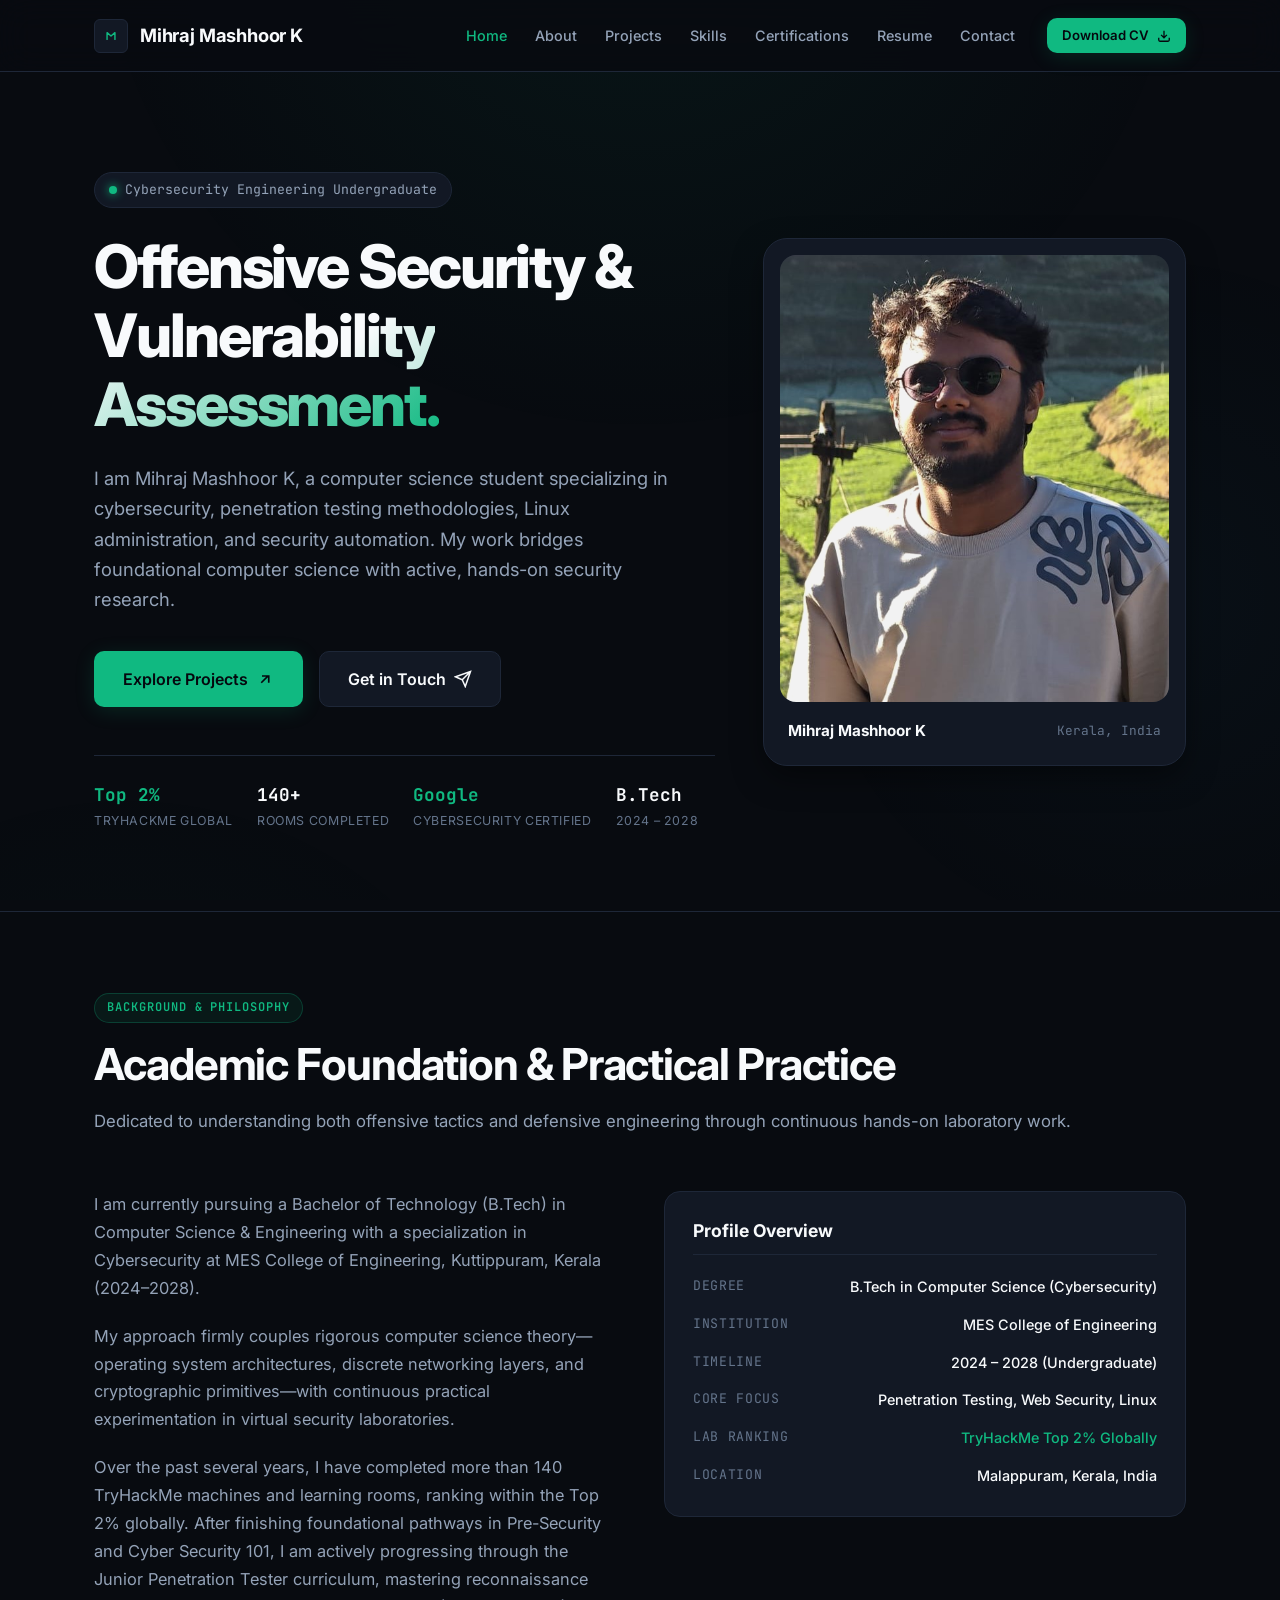
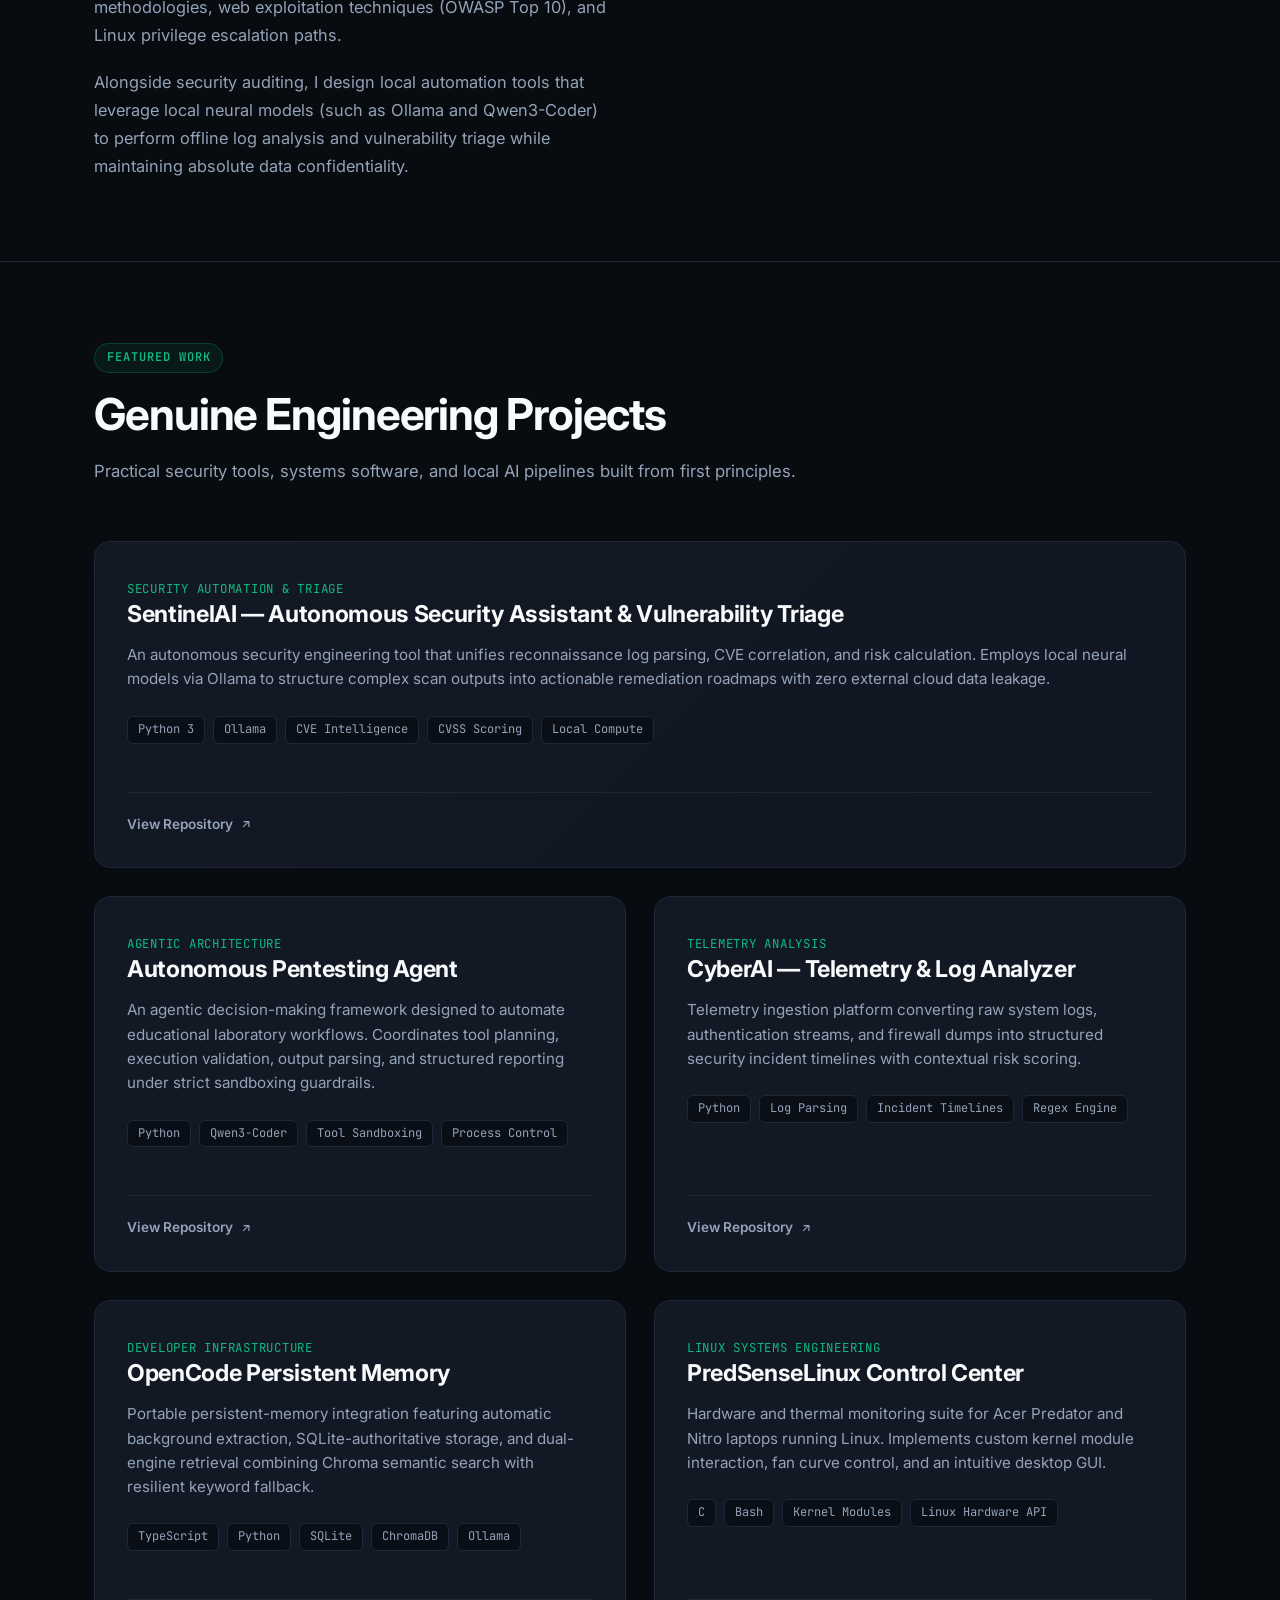
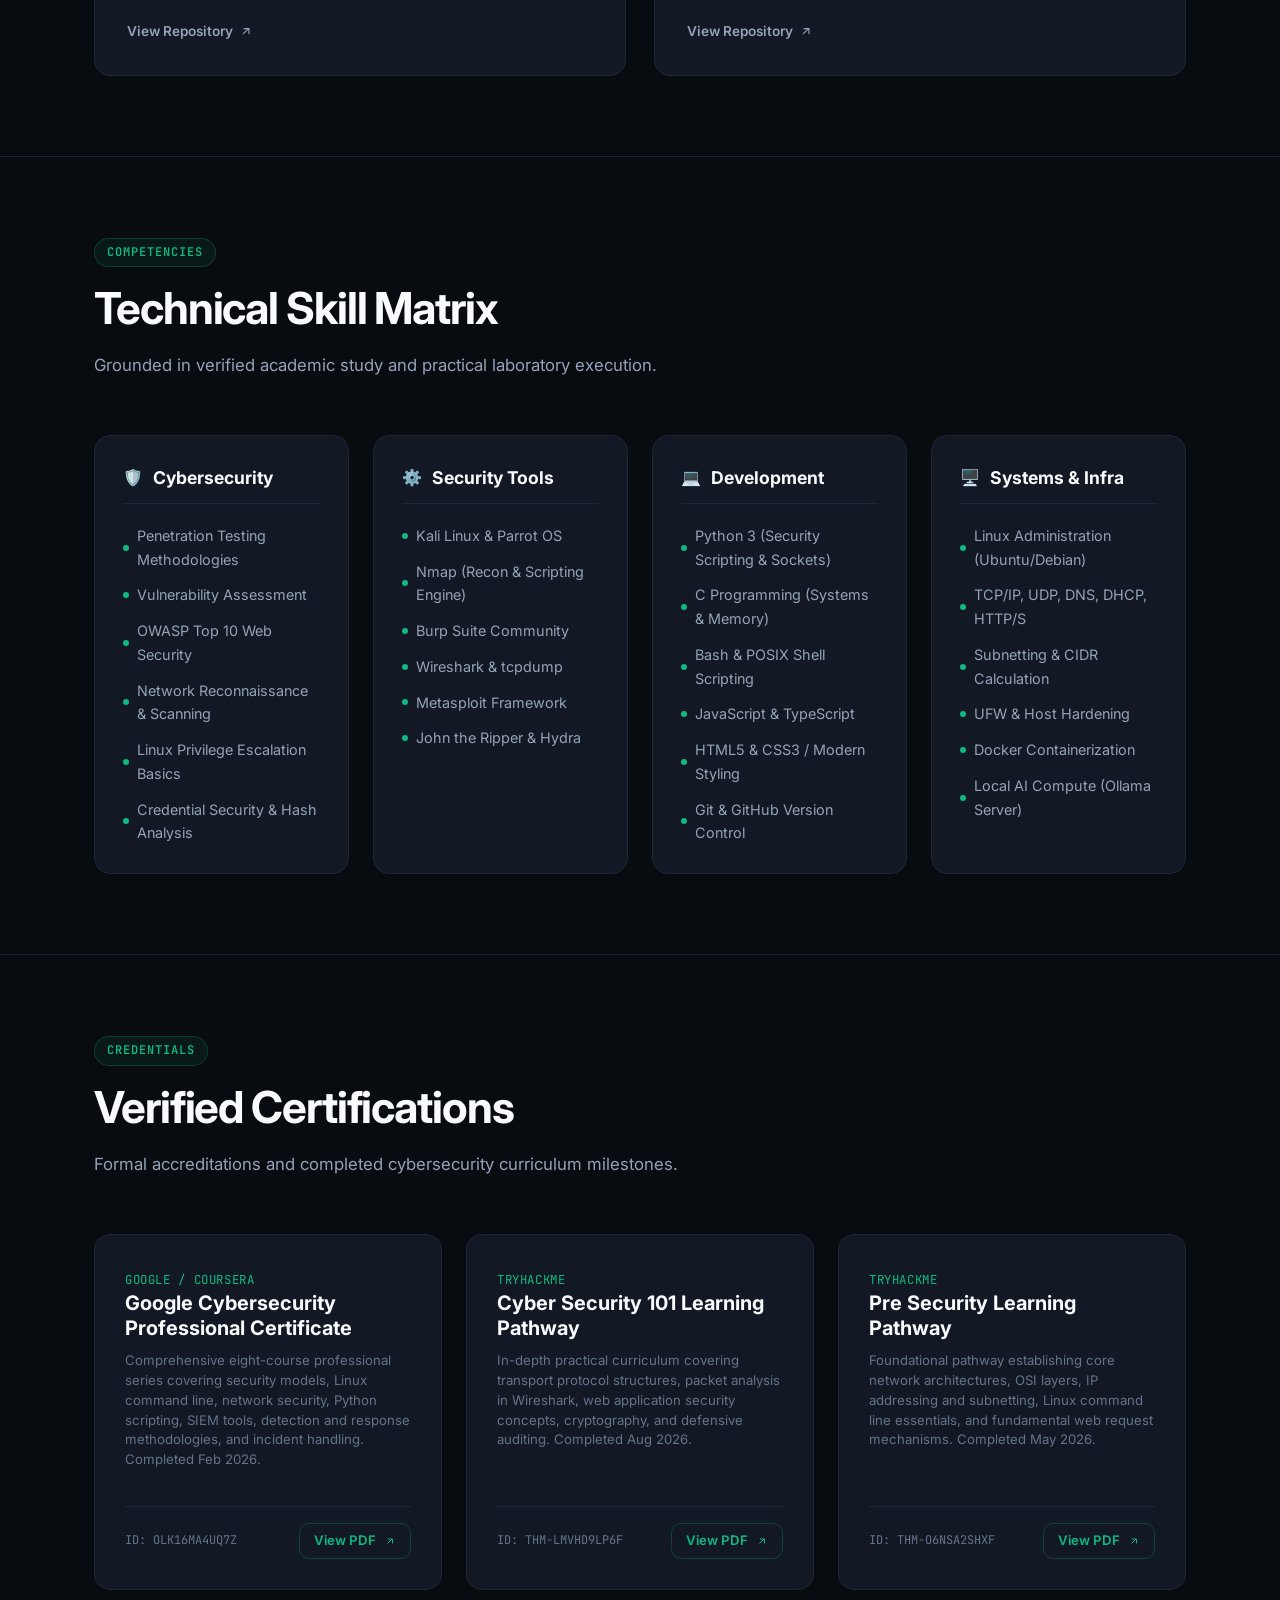
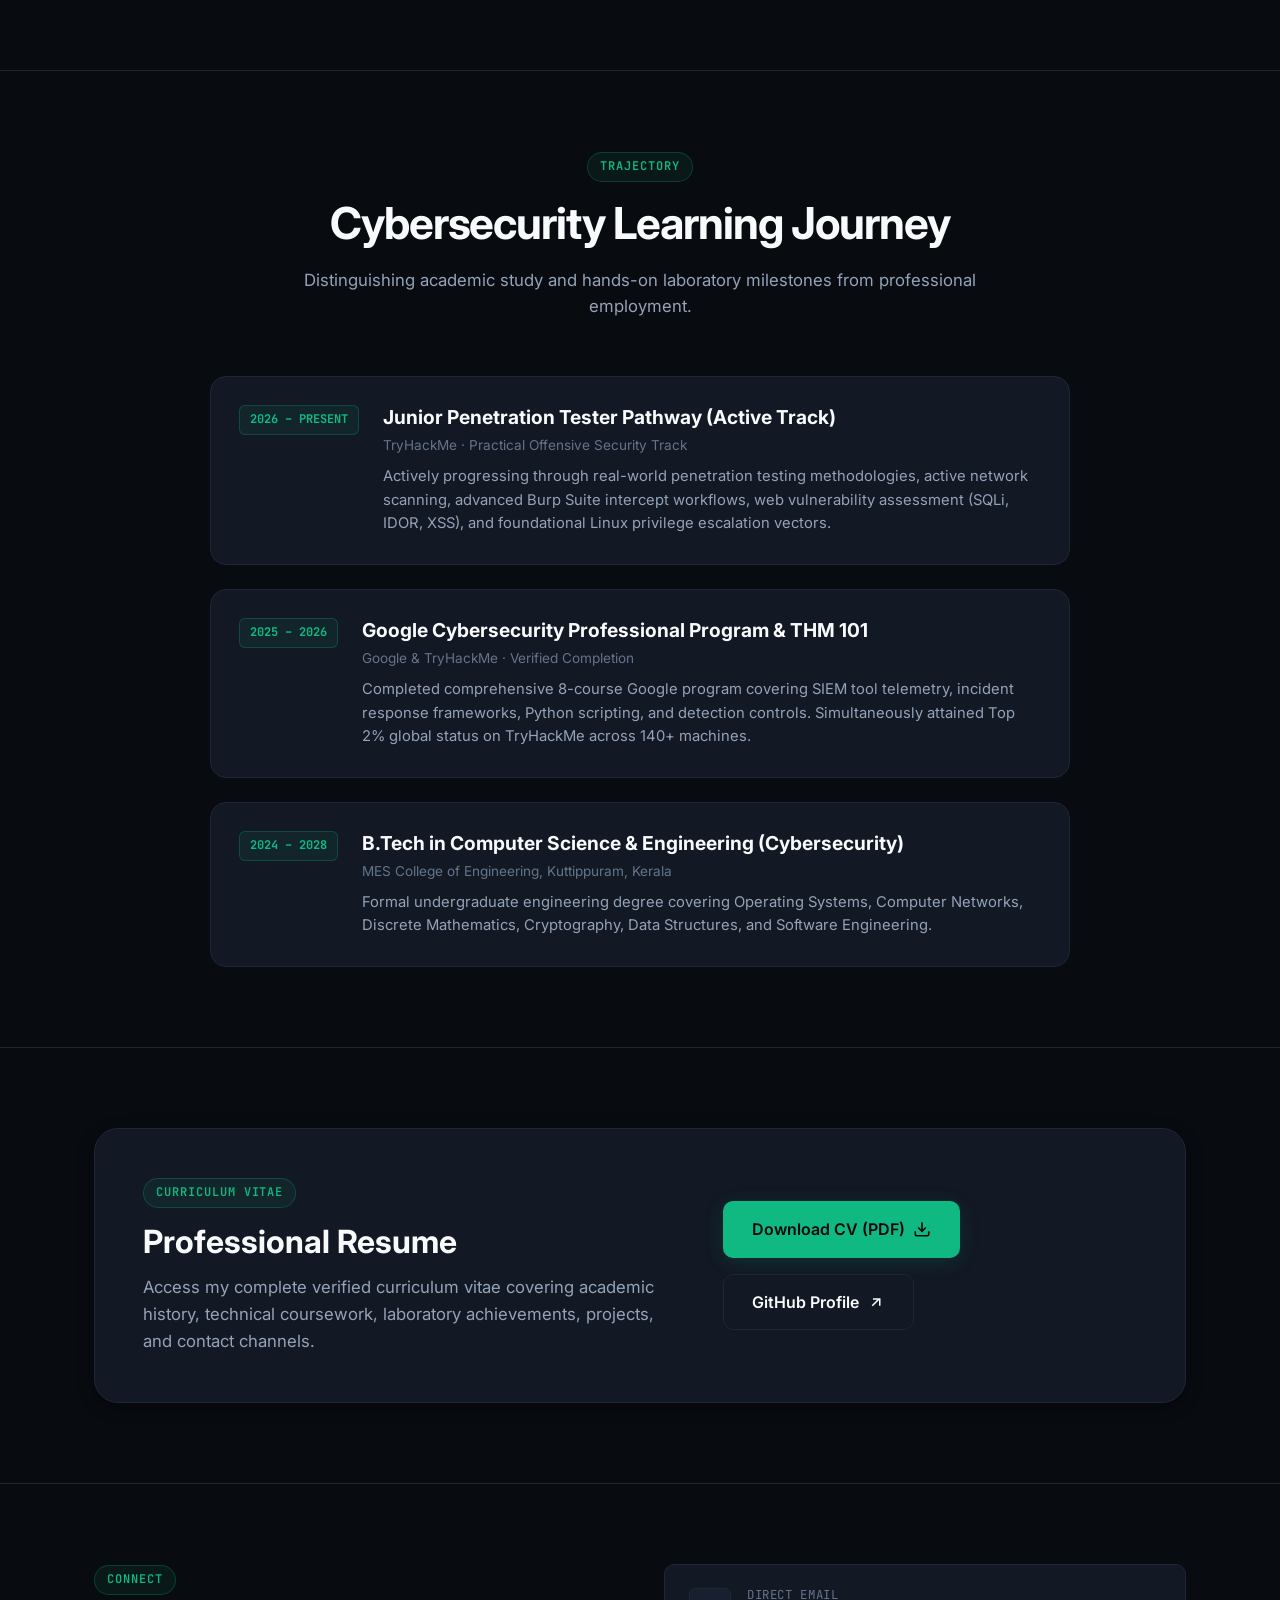
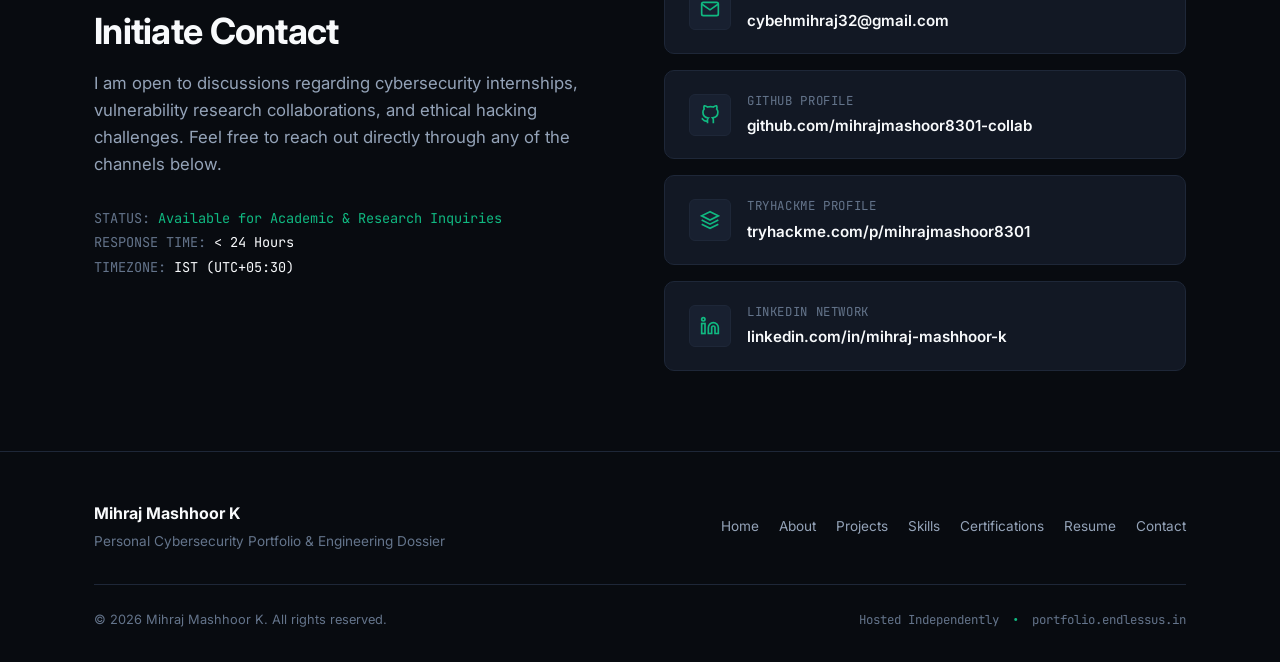
==== index.html @ 6a74a9df "feat: initial release of premium personal cybersecurity portfolio" ====
<!DOCTYPE html>
<html lang="en">
<head>
  <meta charset="UTF-8">
  <meta name="viewport" content="width=device-width, initial-scale=1.0">
  <title>Mihraj Mashhoor K — Cybersecurity Portfolio</title>
  <meta name="description" content="Personal portfolio of Mihraj Mashhoor K — B.Tech Cybersecurity Student, Penetration Testing & Vulnerability Assessment Researcher, TryHackMe Top 2% Globally, Google Certified.">
  <meta name="author" content="Mihraj Mashhoor K">
  <meta name="theme-color" content="#080b10">
  <link rel="canonical" href="https://portfolio.endlessus.in/">

  <!-- Open Graph / Social Metadata -->
  <meta property="og:type" content="website">
  <meta property="og:url" content="https://portfolio.endlessus.in/">
  <meta property="og:title" content="Mihraj Mashhoor K — Cybersecurity Portfolio">
  <meta property="og:description" content="B.Tech Cybersecurity Student specialising in penetration testing, vulnerability assessment, Linux systems, and security automation.">
  <meta property="og:image" content="https://portfolio.endlessus.in/assets/images/cover.png">

  <!-- Twitter Card Metadata -->
  <meta name="twitter:card" content="summary_large_image">
  <meta name="twitter:title" content="Mihraj Mashhoor K — Cybersecurity Portfolio">
  <meta name="twitter:description" content="B.Tech Cybersecurity Student specialising in penetration testing, vulnerability assessment, Linux systems, and security automation.">
  <meta name="twitter:image" content="https://portfolio.endlessus.in/assets/images/cover.png">

  <!-- Favicon & Stylesheet -->
  <link rel="icon" type="image/svg+xml" href="/assets/favicon.svg">
  <link rel="preconnect" href="https://fonts.googleapis.com">
  <link rel="preconnect" href="https://fonts.gstatic.com" crossorigin>
  <link href="https://fonts.googleapis.com/css2?family=Inter:wght@400;500;600;700;800&family=JetBrains+Mono:wght@500;600;700&display=swap" rel="stylesheet">
  <link rel="stylesheet" href="/styles/main.css">
</head>
<body>
  <!-- Ambient background glow -->
  <div class="ambient-glow" aria-hidden="true"></div>

  <div class="page-wrapper">
    <!-- Header & Navigation -->
    <header class="header">
      <div class="container header-inner">
        <a href="#home" class="logo-brand" aria-label="Mihraj Mashhoor K Home">
          <div class="logo-icon">
            <svg width="18" height="18" viewBox="0 0 32 32" fill="none">
              <path d="M9 22V10L16 16L23 10V22" stroke="currentColor" stroke-width="2.5" stroke-linecap="round" stroke-linejoin="round"/>
            </svg>
          </div>
          <span>Mihraj Mashhoor K</span>
        </a>

        <!-- Desktop Navigation -->
        <nav class="nav-desktop" aria-label="Primary Navigation">
          <ul class="nav-links">
            <li><a href="#home" class="nav-link active">Home</a></li>
            <li><a href="#about" class="nav-link">About</a></li>
            <li><a href="#projects" class="nav-link">Projects</a></li>
            <li><a href="#skills" class="nav-link">Skills</a></li>
            <li><a href="#certifications" class="nav-link">Certifications</a></li>
            <li><a href="#resume" class="nav-link">Resume</a></li>
            <li><a href="#contact" class="nav-link">Contact</a></li>
          </ul>

          <div class="nav-actions">
            <a href="/assets/docs/Mihraj_Mashhoor_K_CV.pdf" class="btn btn-primary btn-sm" target="_blank" rel="noopener noreferrer">
              <span>Download CV</span>
              <svg width="14" height="14" viewBox="0 0 24 24" fill="none" stroke="currentColor" stroke-width="2.2"><path d="M21 15v4a2 2 0 0 1-2 2H5a2 2 0 0 1-2-2v-4M7 10l5 5 5-5M12 15V3"/></svg>
            </a>
          </div>
        </nav>

        <!-- Mobile Menu Button -->
        <button id="mobile-toggle" class="mobile-toggle" aria-label="Toggle navigation menu" aria-expanded="false" aria-controls="mobile-nav">
          <svg width="24" height="24" viewBox="0 0 24 24" fill="none" stroke="currentColor" stroke-width="2">
            <path d="M4 6h16M4 12h16M4 18h16"/>
          </svg>
        </button>
      </div>

      <!-- Mobile Navigation Drawer -->
      <div id="mobile-nav" class="mobile-nav" aria-label="Mobile Navigation">
        <ul class="mobile-nav-links">
          <li><a href="#home" class="mobile-nav-link">Home</a></li>
          <li><a href="#about" class="mobile-nav-link">About</a></li>
          <li><a href="#projects" class="mobile-nav-link">Projects</a></li>
          <li><a href="#skills" class="mobile-nav-link">Skills</a></li>
          <li><a href="#certifications" class="mobile-nav-link">Certifications</a></li>
          <li><a href="#resume" class="mobile-nav-link">Resume</a></li>
          <li><a href="#contact" class="mobile-nav-link">Contact</a></li>
        </ul>
        <div style="margin-top: 16px;">
          <a href="/assets/docs/Mihraj_Mashhoor_K_CV.pdf" class="btn btn-primary" style="width: 100%;" target="_blank" rel="noopener noreferrer">
            <span>Download CV (PDF)</span>
            <svg width="16" height="16" viewBox="0 0 24 24" fill="none" stroke="currentColor" stroke-width="2.2"><path d="M21 15v4a2 2 0 0 1-2 2H5a2 2 0 0 1-2-2v-4M7 10l5 5 5-5M12 15V3"/></svg>
          </a>
        </div>
      </div>
    </header>

    <main>
      <!-- =========================================================================
           A. HOME / HERO SECTION
           ========================================================================= -->
      <section id="home" class="hero-section">
        <div class="container">
          <div class="hero-grid">
            <div class="hero-content">
              <div class="hero-badge">
                <span class="badge-pulse" aria-hidden="true"></span>
                <span>Cybersecurity Engineering Undergraduate</span>
              </div>

              <h1 class="hero-title">
                Offensive Security &amp; <span class="text-gradient">Vulnerability Assessment.</span>
              </h1>

              <p class="hero-intro">
                I am Mihraj Mashhoor K, a computer science student specializing in cybersecurity, penetration testing methodologies, Linux administration, and security automation. My work bridges foundational computer science with active, hands-on security research.
              </p>

              <div class="hero-ctas">
                <a href="#projects" class="btn btn-primary btn-lg">
                  <span>Explore Projects</span>
                  <svg width="18" height="18" viewBox="0 0 24 24" fill="none" stroke="currentColor" stroke-width="2.2"><path d="M7 17l9.2-9.2M17 17V8H8"/></svg>
                </a>
                <a href="#contact" class="btn btn-secondary btn-lg">
                  <span>Get in Touch</span>
                  <svg width="18" height="18" viewBox="0 0 24 24" fill="none" stroke="currentColor" stroke-width="2"><path d="M22 2L11 13M22 2l-7 20-4-9-9-4 20-7z"/></svg>
                </a>
              </div>

              <!-- Key Verified Metrics -->
              <div class="hero-meta-bar">
                <div class="hero-meta-item">
                  <span class="meta-val emerald">Top 2%</span>
                  <span class="meta-lbl">TryHackMe Global</span>
                </div>
                <div class="hero-meta-item">
                  <span class="meta-val">140+</span>
                  <span class="meta-lbl">Rooms Completed</span>
                </div>
                <div class="hero-meta-item">
                  <span class="meta-val emerald">Google</span>
                  <span class="meta-lbl">Cybersecurity Certified</span>
                </div>
                <div class="hero-meta-item">
                  <span class="meta-val">B.Tech</span>
                  <span class="meta-lbl">2024 &ndash; 2028</span>
                </div>
              </div>
            </div>

            <!-- Portrait Frame -->
            <div class="hero-portrait-card">
              <div class="portrait-frame">
                <img src="/assets/images/profile.jpeg" alt="Mihraj Mashhoor K" class="portrait-img" loading="eager" width="480" height="552">
              </div>
              <div class="portrait-caption">
                <span class="caption-name">Mihraj Mashhoor K</span>
                <span class="caption-role">Kerala, India</span>
              </div>
            </div>
          </div>
        </div>
      </section>

      <!-- =========================================================================
           B. ABOUT SECTION
           ========================================================================= -->
      <section id="about" class="about-section">
        <div class="container">
          <div class="section-header">
            <span class="section-tag">Background &amp; Philosophy</span>
            <h2 class="section-title">Academic Foundation &amp; Practical Practice</h2>
            <p class="section-desc">Dedicated to understanding both offensive tactics and defensive engineering through continuous hands-on laboratory work.</p>
          </div>

          <div class="about-grid">
            <div class="about-text">
              <p>
                I am currently pursuing a Bachelor of Technology (B.Tech) in Computer Science &amp; Engineering with a specialization in Cybersecurity at MES College of Engineering, Kuttippuram, Kerala (2024–2028).
              </p>
              <p>
                My approach firmly couples rigorous computer science theory—operating system architectures, discrete networking layers, and cryptographic primitives—with continuous practical experimentation in virtual security laboratories.
              </p>
              <p>
                Over the past several years, I have completed more than 140 TryHackMe machines and learning rooms, ranking within the Top 2% globally. After finishing foundational pathways in Pre-Security and Cyber Security 101, I am actively progressing through the Junior Penetration Tester curriculum, mastering reconnaissance methodologies, web exploitation techniques (OWASP Top 10), and Linux privilege escalation paths.
              </p>
              <p>
                Alongside security auditing, I design local automation tools that leverage local neural models (such as Ollama and Qwen3-Coder) to perform offline log analysis and vulnerability triage while maintaining absolute data confidentiality.
              </p>
            </div>

            <div class="about-sidebar">
              <div class="profile-summary-box">
                <h3 class="summary-title">Profile Overview</h3>
                <ul class="summary-list">
                  <li class="summary-item">
                    <span class="summary-label">Degree</span>
                    <span class="summary-value">B.Tech in Computer Science (Cybersecurity)</span>
                  </li>
                  <li class="summary-item">
                    <span class="summary-label">Institution</span>
                    <span class="summary-value">MES College of Engineering</span>
                  </li>
                  <li class="summary-item">
                    <span class="summary-label">Timeline</span>
                    <span class="summary-value">2024 &ndash; 2028 (Undergraduate)</span>
                  </li>
                  <li class="summary-item">
                    <span class="summary-label">Core Focus</span>
                    <span class="summary-value">Penetration Testing, Web Security, Linux</span>
                  </li>
                  <li class="summary-item">
                    <span class="summary-label">Lab Ranking</span>
                    <span class="summary-value" style="color: var(--accent-emerald);">TryHackMe Top 2% Globally</span>
                  </li>
                  <li class="summary-item">
                    <span class="summary-label">Location</span>
                    <span class="summary-value">Malappuram, Kerala, India</span>
                  </li>
                </ul>
              </div>
            </div>
          </div>
        </div>
      </section>

      <!-- =========================================================================
           C. PROJECTS SECTION
           ========================================================================= -->
      <section id="projects" class="projects-section">
        <div class="container">
          <div class="section-header">
            <span class="section-tag">Featured Work</span>
            <h2 class="section-title">Genuine Engineering Projects</h2>
            <p class="section-desc">Practical security tools, systems software, and local AI pipelines built from first principles.</p>
          </div>

          <div class="projects-grid">
            <!-- Project 1: SentinelAI -->
            <div class="project-card featured">
              <div class="project-top">
                <span class="project-category">Security Automation &amp; Triage</span>
                <h3 class="project-title">SentinelAI — Autonomous Security Assistant &amp; Vulnerability Triage</h3>
                <p class="project-desc">
                  An autonomous security engineering tool that unifies reconnaissance log parsing, CVE correlation, and risk calculation. Employs local neural models via Ollama to structure complex scan outputs into actionable remediation roadmaps with zero external cloud data leakage.
                </p>
                <div class="project-tech">
                  <span class="tech-pill">Python 3</span>
                  <span class="tech-pill">Ollama</span>
                  <span class="tech-pill">CVE Intelligence</span>
                  <span class="tech-pill">CVSS Scoring</span>
                  <span class="tech-pill">Local Compute</span>
                </div>
              </div>
              <div class="project-links">
                <a href="https://github.com/mihrajmashoor8301-collab/cyberai" class="project-link" target="_blank" rel="noopener noreferrer">
                  <span>View Repository</span>
                  <svg width="14" height="14" viewBox="0 0 24 24" fill="none" stroke="currentColor" stroke-width="2"><path d="M7 17l9.2-9.2M17 17V8H8"/></svg>
                </a>
              </div>
            </div>

            <!-- Project 2: Autonomous Pentesting Agent -->
            <div class="project-card">
              <div class="project-top">
                <span class="project-category">Agentic Architecture</span>
                <h3 class="project-title">Autonomous Pentesting Agent</h3>
                <p class="project-desc">
                  An agentic decision-making framework designed to automate educational laboratory workflows. Coordinates tool planning, execution validation, output parsing, and structured reporting under strict sandboxing guardrails.
                </p>
                <div class="project-tech">
                  <span class="tech-pill">Python</span>
                  <span class="tech-pill">Qwen3-Coder</span>
                  <span class="tech-pill">Tool Sandboxing</span>
                  <span class="tech-pill">Process Control</span>
                </div>
              </div>
              <div class="project-links">
                <a href="https://github.com/mihrajmashoor8301-collab/Projects" class="project-link" target="_blank" rel="noopener noreferrer">
                  <span>View Repository</span>
                  <svg width="14" height="14" viewBox="0 0 24 24" fill="none" stroke="currentColor" stroke-width="2"><path d="M7 17l9.2-9.2M17 17V8H8"/></svg>
                </a>
              </div>
            </div>

            <!-- Project 3: CyberAI -->
            <div class="project-card">
              <div class="project-top">
                <span class="project-category">Telemetry Analysis</span>
                <h3 class="project-title">CyberAI — Telemetry &amp; Log Analyzer</h3>
                <p class="project-desc">
                  Telemetry ingestion platform converting raw system logs, authentication streams, and firewall dumps into structured security incident timelines with contextual risk scoring.
                </p>
                <div class="project-tech">
                  <span class="tech-pill">Python</span>
                  <span class="tech-pill">Log Parsing</span>
                  <span class="tech-pill">Incident Timelines</span>
                  <span class="tech-pill">Regex Engine</span>
                </div>
              </div>
              <div class="project-links">
                <a href="https://github.com/mihrajmashoor8301-collab/cyberai" class="project-link" target="_blank" rel="noopener noreferrer">
                  <span>View Repository</span>
                  <svg width="14" height="14" viewBox="0 0 24 24" fill="none" stroke="currentColor" stroke-width="2"><path d="M7 17l9.2-9.2M17 17V8H8"/></svg>
                </a>
              </div>
            </div>

            <!-- Project 4: OpenCode Persistent Memory -->
            <div class="project-card">
              <div class="project-top">
                <span class="project-category">Developer Infrastructure</span>
                <h3 class="project-title">OpenCode Persistent Memory</h3>
                <p class="project-desc">
                  Portable persistent-memory integration featuring automatic background extraction, SQLite-authoritative storage, and dual-engine retrieval combining Chroma semantic search with resilient keyword fallback.
                </p>
                <div class="project-tech">
                  <span class="tech-pill">TypeScript</span>
                  <span class="tech-pill">Python</span>
                  <span class="tech-pill">SQLite</span>
                  <span class="tech-pill">ChromaDB</span>
                  <span class="tech-pill">Ollama</span>
                </div>
              </div>
              <div class="project-links">
                <a href="https://github.com/mihrajmashoor8301-collab/opencode-persistent-memory" class="project-link" target="_blank" rel="noopener noreferrer">
                  <span>View Repository</span>
                  <svg width="14" height="14" viewBox="0 0 24 24" fill="none" stroke="currentColor" stroke-width="2"><path d="M7 17l9.2-9.2M17 17V8H8"/></svg>
                </a>
              </div>
            </div>

            <!-- Project 5: PredSenseLinux -->
            <div class="project-card">
              <div class="project-top">
                <span class="project-category">Linux Systems Engineering</span>
                <h3 class="project-title">PredSenseLinux Control Center</h3>
                <p class="project-desc">
                  Hardware and thermal monitoring suite for Acer Predator and Nitro laptops running Linux. Implements custom kernel module interaction, fan curve control, and an intuitive desktop GUI.
                </p>
                <div class="project-tech">
                  <span class="tech-pill">C</span>
                  <span class="tech-pill">Bash</span>
                  <span class="tech-pill">Kernel Modules</span>
                  <span class="tech-pill">Linux Hardware API</span>
                </div>
              </div>
              <div class="project-links">
                <a href="https://github.com/mihrajmashoor8301-collab/predator-sense-custom-for-linux" class="project-link" target="_blank" rel="noopener noreferrer">
                  <span>View Repository</span>
                  <svg width="14" height="14" viewBox="0 0 24 24" fill="none" stroke="currentColor" stroke-width="2"><path d="M7 17l9.2-9.2M17 17V8H8"/></svg>
                </a>
              </div>
            </div>
          </div>
        </div>
      </section>

      <!-- =========================================================================
           D. SKILLS SECTION
           ========================================================================= -->
      <section id="skills" class="skills-section">
        <div class="container">
          <div class="section-header">
            <span class="section-tag">Competencies</span>
            <h2 class="section-title">Technical Skill Matrix</h2>
            <p class="section-desc">Grounded in verified academic study and practical laboratory execution.</p>
          </div>

          <div class="skills-grid">
            <!-- 1. Cybersecurity -->
            <div class="skill-category-card">
              <div class="skill-cat-header">
                <span class="skill-cat-icon">🛡️</span>
                <h3 class="skill-cat-title">Cybersecurity</h3>
              </div>
              <ul class="skill-items">
                <li class="skill-item"><span class="skill-bullet"></span><span>Penetration Testing Methodologies</span></li>
                <li class="skill-item"><span class="skill-bullet"></span><span>Vulnerability Assessment</span></li>
                <li class="skill-item"><span class="skill-bullet"></span><span>OWASP Top 10 Web Security</span></li>
                <li class="skill-item"><span class="skill-bullet"></span><span>Network Reconnaissance &amp; Scanning</span></li>
                <li class="skill-item"><span class="skill-bullet"></span><span>Linux Privilege Escalation Basics</span></li>
                <li class="skill-item"><span class="skill-bullet"></span><span>Credential Security &amp; Hash Analysis</span></li>
              </ul>
            </div>

            <!-- 2. Security Tools -->
            <div class="skill-category-card">
              <div class="skill-cat-header">
                <span class="skill-cat-icon">⚙️</span>
                <h3 class="skill-cat-title">Security Tools</h3>
              </div>
              <ul class="skill-items">
                <li class="skill-item"><span class="skill-bullet"></span><span>Kali Linux &amp; Parrot OS</span></li>
                <li class="skill-item"><span class="skill-bullet"></span><span>Nmap (Recon &amp; Scripting Engine)</span></li>
                <li class="skill-item"><span class="skill-bullet"></span><span>Burp Suite Community</span></li>
                <li class="skill-item"><span class="skill-bullet"></span><span>Wireshark &amp; tcpdump</span></li>
                <li class="skill-item"><span class="skill-bullet"></span><span>Metasploit Framework</span></li>
                <li class="skill-item"><span class="skill-bullet"></span><span>John the Ripper &amp; Hydra</span></li>
              </ul>
            </div>

            <!-- 3. Programming & Scripting -->
            <div class="skill-category-card">
              <div class="skill-cat-header">
                <span class="skill-cat-icon">💻</span>
                <h3 class="skill-cat-title">Development</h3>
              </div>
              <ul class="skill-items">
                <li class="skill-item"><span class="skill-bullet"></span><span>Python 3 (Security Scripting &amp; Sockets)</span></li>
                <li class="skill-item"><span class="skill-bullet"></span><span>C Programming (Systems &amp; Memory)</span></li>
                <li class="skill-item"><span class="skill-bullet"></span><span>Bash &amp; POSIX Shell Scripting</span></li>
                <li class="skill-item"><span class="skill-bullet"></span><span>JavaScript &amp; TypeScript</span></li>
                <li class="skill-item"><span class="skill-bullet"></span><span>HTML5 &amp; CSS3 / Modern Styling</span></li>
                <li class="skill-item"><span class="skill-bullet"></span><span>Git &amp; GitHub Version Control</span></li>
              </ul>
            </div>

            <!-- 4. Systems & Infra -->
            <div class="skill-category-card">
              <div class="skill-cat-header">
                <span class="skill-cat-icon">🖥️</span>
                <h3 class="skill-cat-title">Systems &amp; Infra</h3>
              </div>
              <ul class="skill-items">
                <li class="skill-item"><span class="skill-bullet"></span><span>Linux Administration (Ubuntu/Debian)</span></li>
                <li class="skill-item"><span class="skill-bullet"></span><span>TCP/IP, UDP, DNS, DHCP, HTTP/S</span></li>
                <li class="skill-item"><span class="skill-bullet"></span><span>Subnetting &amp; CIDR Calculation</span></li>
                <li class="skill-item"><span class="skill-bullet"></span><span>UFW &amp; Host Hardening</span></li>
                <li class="skill-item"><span class="skill-bullet"></span><span>Docker Containerization</span></li>
                <li class="skill-item"><span class="skill-bullet"></span><span>Local AI Compute (Ollama Server)</span></li>
              </ul>
            </div>
          </div>
        </div>
      </section>

      <!-- =========================================================================
           E. CERTIFICATIONS SECTION
           ========================================================================= -->
      <section id="certifications" class="cert-section">
        <div class="container">
          <div class="section-header">
            <span class="section-tag">Credentials</span>
            <h2 class="section-title">Verified Certifications</h2>
            <p class="section-desc">Formal accreditations and completed cybersecurity curriculum milestones.</p>
          </div>

          <div class="cert-grid">
            <!-- Cert 1: Google Cybersecurity -->
            <div class="cert-card">
              <div class="cert-top">
                <span class="cert-issuer">Google / Coursera</span>
                <h3 class="cert-title">Google Cybersecurity Professional Certificate</h3>
                <p class="cert-meta">
                  Comprehensive eight-course professional series covering security models, Linux command line, network security, Python scripting, SIEM tools, detection and response methodologies, and incident handling. Completed Feb 2026.
                </p>
              </div>
              <div class="cert-footer">
                <span class="cert-id">ID: OLK16MA4UQ7Z</span>
                <a href="/assets/docs/Google_Cybersecurity_Certificate.pdf" class="btn btn-outline btn-sm" target="_blank" rel="noopener noreferrer">
                  <span>View PDF</span>
                  <svg width="12" height="12" viewBox="0 0 24 24" fill="none" stroke="currentColor" stroke-width="2"><path d="M7 17l9.2-9.2M17 17V8H8"/></svg>
                </a>
              </div>
            </div>

            <!-- Cert 2: THM Cyber Security 101 -->
            <div class="cert-card">
              <div class="cert-top">
                <span class="cert-issuer">TryHackMe</span>
                <h3 class="cert-title">Cyber Security 101 Learning Pathway</h3>
                <p class="cert-meta">
                  In-depth practical curriculum covering transport protocol structures, packet analysis in Wireshark, web application security concepts, cryptography, and defensive auditing. Completed Aug 2026.
                </p>
              </div>
              <div class="cert-footer">
                <span class="cert-id">ID: THM-LMVHD9LP6F</span>
                <a href="/assets/docs/THM_CyberSecurity101_Certificate.pdf" class="btn btn-outline btn-sm" target="_blank" rel="noopener noreferrer">
                  <span>View PDF</span>
                  <svg width="12" height="12" viewBox="0 0 24 24" fill="none" stroke="currentColor" stroke-width="2"><path d="M7 17l9.2-9.2M17 17V8H8"/></svg>
                </a>
              </div>
            </div>

            <!-- Cert 3: THM Pre Security -->
            <div class="cert-card">
              <div class="cert-top">
                <span class="cert-issuer">TryHackMe</span>
                <h3 class="cert-title">Pre Security Learning Pathway</h3>
                <p class="cert-meta">
                  Foundational pathway establishing core network architectures, OSI layers, IP addressing and subnetting, Linux command line essentials, and fundamental web request mechanisms. Completed May 2026.
                </p>
              </div>
              <div class="cert-footer">
                <span class="cert-id">ID: THM-O6NSA2SHXF</span>
                <a href="/assets/docs/THM_PreSecurity_Certificate.pdf" class="btn btn-outline btn-sm" target="_blank" rel="noopener noreferrer">
                  <span>View PDF</span>
                  <svg width="12" height="12" viewBox="0 0 24 24" fill="none" stroke="currentColor" stroke-width="2"><path d="M7 17l9.2-9.2M17 17V8H8"/></svg>
                </a>
              </div>
            </div>
          </div>
        </div>
      </section>

      <!-- =========================================================================
           F. EXPERIENCE & LEARNING SECTION
           ========================================================================= -->
      <section id="experience" class="learning-section">
        <div class="container">
          <div class="section-header centered">
            <span class="section-tag">Trajectory</span>
            <h2 class="section-title">Cybersecurity Learning Journey</h2>
            <p class="section-desc">Distinguishing academic study and hands-on laboratory milestones from professional employment.</p>
          </div>

          <div class="timeline">
            <!-- Timeline Item 1 -->
            <div class="timeline-item">
              <span class="timeline-badge">2026 &ndash; PRESENT</span>
              <div class="timeline-content">
                <h3>Junior Penetration Tester Pathway (Active Track)</h3>
                <p style="color: var(--text-muted); font-size: 0.85rem; margin-bottom: 8px;">TryHackMe · Practical Offensive Security Track</p>
                <p>
                  Actively progressing through real-world penetration testing methodologies, active network scanning, advanced Burp Suite intercept workflows, web vulnerability assessment (SQLi, IDOR, XSS), and foundational Linux privilege escalation vectors.
                </p>
              </div>
            </div>

            <!-- Timeline Item 2 -->
            <div class="timeline-item">
              <span class="timeline-badge">2025 &ndash; 2026</span>
              <div class="timeline-content">
                <h3>Google Cybersecurity Professional Program &amp; THM 101</h3>
                <p style="color: var(--text-muted); font-size: 0.85rem; margin-bottom: 8px;">Google &amp; TryHackMe · Verified Completion</p>
                <p>
                  Completed comprehensive 8-course Google program covering SIEM tool telemetry, incident response frameworks, Python scripting, and detection controls. Simultaneously attained Top 2% global status on TryHackMe across 140+ machines.
                </p>
              </div>
            </div>

            <!-- Timeline Item 3 -->
            <div class="timeline-item">
              <span class="timeline-badge">2024 &ndash; 2028</span>
              <div class="timeline-content">
                <h3>B.Tech in Computer Science &amp; Engineering (Cybersecurity)</h3>
                <p style="color: var(--text-muted); font-size: 0.85rem; margin-bottom: 8px;">MES College of Engineering, Kuttippuram, Kerala</p>
                <p>
                  Formal undergraduate engineering degree covering Operating Systems, Computer Networks, Discrete Mathematics, Cryptography, Data Structures, and Software Engineering.
                </p>
              </div>
            </div>
          </div>
        </div>
      </section>

      <!-- =========================================================================
           G. RESUME SECTION
           ========================================================================= -->
      <section id="resume" class="resume-section">
        <div class="container">
          <div class="resume-box">
            <div class="resume-text">
              <span class="section-tag">Curriculum Vitae</span>
              <h2>Professional Resume</h2>
              <p>
                Access my complete verified curriculum vitae covering academic history, technical coursework, laboratory achievements, projects, and contact channels.
              </p>
            </div>
            <div class="resume-actions">
              <a href="/assets/docs/Mihraj_Mashhoor_K_CV.pdf" class="btn btn-primary btn-lg" target="_blank" rel="noopener noreferrer">
                <span>Download CV (PDF)</span>
                <svg width="18" height="18" viewBox="0 0 24 24" fill="none" stroke="currentColor" stroke-width="2.2"><path d="M21 15v4a2 2 0 0 1-2 2H5a2 2 0 0 1-2-2v-4M7 10l5 5 5-5M12 15V3"/></svg>
              </a>
              <a href="https://github.com/mihrajmashoor8301-collab" class="btn btn-secondary btn-lg" target="_blank" rel="noopener noreferrer">
                <span>GitHub Profile</span>
                <svg width="18" height="18" viewBox="0 0 24 24" fill="none" stroke="currentColor" stroke-width="2"><path d="M7 17l9.2-9.2M17 17V8H8"/></svg>
              </a>
            </div>
          </div>
        </div>
      </section>

      <!-- =========================================================================
           H. CONTACT SECTION
           ========================================================================= -->
      <section id="contact" class="contact-section">
        <div class="container">
          <div class="contact-grid">
            <div class="contact-info">
              <span class="section-tag">Connect</span>
              <h2>Initiate Contact</h2>
              <p>
                I am open to discussions regarding cybersecurity internships, vulnerability research collaborations, and ethical hacking challenges. Feel free to reach out directly through any of the channels below.
              </p>
              <div style="font-family: var(--font-mono); font-size: 0.85rem; color: var(--text-muted); line-height: 1.8;">
                <div>STATUS: <span style="color: var(--accent-emerald);">Available for Academic &amp; Research Inquiries</span></div>
                <div>RESPONSE TIME: <span style="color: var(--text-primary);">&lt; 24 Hours</span></div>
                <div>TIMEZONE: <span style="color: var(--text-primary);">IST (UTC+05:30)</span></div>
              </div>
            </div>

            <div class="contact-channels">
              <!-- Email -->
              <a href="mailto:cybehmihraj32@gmail.com" class="contact-card">
                <div class="contact-icon">
                  <svg width="20" height="20" viewBox="0 0 24 24" fill="none" stroke="currentColor" stroke-width="2"><path d="M4 4h16c1.1 0 2 .9 2 2v12c0 1.1-.9 2-2 2H4c-1.1 0-2-.9-2-2V6c0-1.1.9-2 2-2z"/><polyline points="22,6 12,13 2,6"/></svg>
                </div>
                <div class="contact-details">
                  <span class="contact-type">Direct Email</span>
                  <span class="contact-value">cybehmihraj32@gmail.com</span>
                </div>
              </a>

              <!-- GitHub -->
              <a href="https://github.com/mihrajmashoor8301-collab" class="contact-card" target="_blank" rel="noopener noreferrer">
                <div class="contact-icon">
                  <svg width="20" height="20" viewBox="0 0 24 24" fill="none" stroke="currentColor" stroke-width="2"><path d="M9 19c-5 1.5-5-2.5-7-3m14 6v-3.87a3.37 3.37 0 0 0-.94-2.61c3.14-.35 6.44-1.54 6.44-7A5.44 5.44 0 0 0 20 4.77 5.07 5.07 0 0 0 19.91 1S18.73.65 16 2.48a13.38 13.38 0 0 0-7 0C6.27.65 5.09 1 5.09 1A5.07 5.07 0 0 0 5 4.77a5.44 5.44 0 0 0-1.5 3.78c0 5.42 3.3 6.61 6.44 7A3.37 3.37 0 0 0 9 18.13V22"/></svg>
                </div>
                <div class="contact-details">
                  <span class="contact-type">GitHub Profile</span>
                  <span class="contact-value">github.com/mihrajmashoor8301-collab</span>
                </div>
              </a>

              <!-- TryHackMe -->
              <a href="https://tryhackme.com/p/mihrajmashoor8301" class="contact-card" target="_blank" rel="noopener noreferrer">
                <div class="contact-icon">
                  <svg width="20" height="20" viewBox="0 0 24 24" fill="none" stroke="currentColor" stroke-width="2"><path d="M12 2L2 7l10 5 10-5-10-5zM2 17l10 5 10-5M2 12l10 5 10-5"/></svg>
                </div>
                <div class="contact-details">
                  <span class="contact-type">TryHackMe Profile</span>
                  <span class="contact-value">tryhackme.com/p/mihrajmashoor8301</span>
                </div>
              </a>

              <!-- LinkedIn -->
              <a href="https://www.linkedin.com/in/mihraj-mashhoor-k-70a049301" class="contact-card" target="_blank" rel="noopener noreferrer">
                <div class="contact-icon">
                  <svg width="20" height="20" viewBox="0 0 24 24" fill="none" stroke="currentColor" stroke-width="2"><path d="M16 8a6 6 0 0 1 6 6v7h-4v-7a2 2 0 0 0-2-2 2 2 0 0 0-2 2v7h-4v-7a6 6 0 0 1 6-6z"/><rect x="2" y="9" width="4" height="12"/><circle cx="4" cy="4" r="2"/></svg>
                </div>
                <div class="contact-details">
                  <span class="contact-type">LinkedIn Network</span>
                  <span class="contact-value">linkedin.com/in/mihraj-mashhoor-k</span>
                </div>
              </a>
            </div>
          </div>
        </div>
      </section>
    </main>

    <!-- Footer -->
    <footer class="footer">
      <div class="container">
        <div class="footer-inner">
          <div>
            <div class="footer-brand">Mihraj Mashhoor K</div>
            <div class="footer-tagline">Personal Cybersecurity Portfolio &amp; Engineering Dossier</div>
          </div>

          <ul class="footer-nav">
            <li><a href="#home">Home</a></li>
            <li><a href="#about">About</a></li>
            <li><a href="#projects">Projects</a></li>
            <li><a href="#skills">Skills</a></li>
            <li><a href="#certifications">Certifications</a></li>
            <li><a href="#resume">Resume</a></li>
            <li><a href="#contact">Contact</a></li>
          </ul>
        </div>

        <div class="footer-bottom">
          <div>&copy; 2026 Mihraj Mashhoor K. All rights reserved.</div>
          <div style="font-family: var(--font-mono); font-size: 0.775rem;">
            <span>Hosted Independently</span>
            <span style="color: var(--accent-emerald); margin: 0 6px;">&bull;</span>
            <span>portfolio.endlessus.in</span>
          </div>
        </div>
      </div>
    </footer>
  </div>

  <script src="/scripts/main.js"></script>
</body>
</html>
---- styles/main.css ----
/* =========================================================================
   Mihraj Mashhoor K — Personal Cybersecurity Portfolio
   Premium Editorial Design System · Dark Graphite & Emerald Accents
   ========================================================================= */

:root {
  /* Color Palette — Graphite & Refined Emerald */
  --bg-base: #080b10;
  --bg-primary: #0d1117;
  --bg-surface: #121824;
  --bg-surface-elevated: #182030;
  --bg-surface-hover: #1e283c;
  --bg-code: #0a0e16;

  --border-subtle: #1e2738;
  --border-medium: #2a374e;
  --border-accent: rgba(16, 185, 129, 0.4);

  --text-primary: #f8fafc;
  --text-secondary: #94a3b8;
  --text-muted: #64748b;

  --accent-emerald: #10b981;
  --accent-emerald-light: #34d399;
  --accent-emerald-dark: #059669;
  --accent-emerald-subtle: rgba(16, 185, 129, 0.08);
  --accent-emerald-border: rgba(16, 185, 129, 0.25);
  --accent-emerald-glow: rgba(16, 185, 129, 0.18);

  --accent-cyan: #38bdf8;
  --accent-cyan-subtle: rgba(56, 189, 248, 0.08);

  /* Typography */
  --font-sans: 'Inter', -apple-system, BlinkMacSystemFont, "Segoe UI", Roboto, sans-serif;
  --font-mono: 'JetBrains Mono', ui-monospace, SFMono-Regular, Menlo, Monaco, Consolas, monospace;

  /* Spacing & Geometry */
  --max-width: 1140px;
  --header-height: 72px;
  --radius-sm: 6px;
  --radius-md: 10px;
  --radius-lg: 16px;
  --radius-xl: 24px;

  /* Shadows */
  --shadow-sm: 0 1px 2px rgba(0, 0, 0, 0.3);
  --shadow-md: 0 4px 16px rgba(0, 0, 0, 0.4);
  --shadow-lg: 0 12px 32px -4px rgba(0, 0, 0, 0.5);
  --shadow-emerald: 0 4px 20px rgba(16, 185, 129, 0.15);
}

*, *::before, *::after {
  box-sizing: border-box;
  margin: 0;
  padding: 0;
}

html {
  scroll-behavior: smooth;
  scroll-padding-top: calc(var(--header-height) + 24px);
}

body {
  background-color: var(--bg-base);
  color: var(--text-primary);
  font-family: var(--font-sans);
  line-height: 1.65;
  -webkit-font-smoothing: antialiased;
  -moz-osx-font-smoothing: grayscale;
  min-height: 100vh;
  overflow-x: hidden;
}

/* Ambient Radial Glow */
.ambient-glow {
  position: fixed;
  inset: 0;
  pointer-events: none;
  z-index: 0;
  background:
    radial-gradient(circle 800px at 50% -120px, rgba(16, 185, 129, 0.07), transparent 70%),
    radial-gradient(circle 600px at 90% 600px, rgba(56, 189, 248, 0.03), transparent 60%),
    radial-gradient(circle 700px at 10% 1200px, rgba(16, 185, 129, 0.04), transparent 60%);
}

.page-wrapper {
  position: relative;
  z-index: 1;
  display: flex;
  flex-direction: column;
  min-height: 100vh;
}

.container {
  width: 100%;
  max-width: var(--max-width);
  margin: 0 auto;
  padding: 0 24px;
}

/* Typography Hierarchy */
h1, h2, h3, h4, h5, h6 {
  color: var(--text-primary);
  font-weight: 700;
  line-height: 1.25;
}

p {
  color: var(--text-secondary);
}

a {
  color: inherit;
  text-decoration: none;
}

/* Header & Navigation */
.header {
  position: sticky;
  top: 0;
  height: var(--header-height);
  background-color: rgba(8, 11, 16, 0.88);
  backdrop-filter: blur(16px);
  -webkit-backdrop-filter: blur(16px);
  border-bottom: 1px solid var(--border-subtle);
  z-index: 100;
}

.header-inner {
  display: flex;
  align-items: center;
  justify-content: space-between;
  height: 100%;
}

.logo-brand {
  display: flex;
  align-items: center;
  gap: 12px;
  font-weight: 700;
  font-size: 1.15rem;
  letter-spacing: -0.01em;
  color: var(--text-primary);
  transition: opacity 0.2s ease;
}

.logo-brand:hover {
  opacity: 0.9;
}

.logo-icon {
  width: 34px;
  height: 34px;
  border-radius: var(--radius-sm);
  background-color: var(--bg-surface);
  border: 1px solid var(--border-subtle);
  display: flex;
  align-items: center;
  justify-content: center;
  color: var(--accent-emerald);
}

.nav-desktop {
  display: flex;
  align-items: center;
  gap: 32px;
}

.nav-links {
  display: flex;
  align-items: center;
  gap: 28px;
  list-style: none;
}

.nav-link {
  font-size: 0.9rem;
  font-weight: 500;
  color: var(--text-secondary);
  transition: color 0.2s ease;
  position: relative;
  padding: 4px 0;
}

.nav-link:hover, .nav-link:focus-visible {
  color: var(--text-primary);
}

.nav-link.active {
  color: var(--accent-emerald);
}

.nav-actions {
  display: flex;
  align-items: center;
  gap: 12px;
}

/* Buttons */
.btn {
  display: inline-flex;
  align-items: center;
  justify-content: center;
  gap: 8px;
  padding: 10px 20px;
  font-size: 0.9rem;
  font-weight: 600;
  border-radius: var(--radius-md);
  transition: all 0.2s ease;
  cursor: pointer;
  border: 1px solid transparent;
  white-space: nowrap;
}

.btn-primary {
  background-color: var(--accent-emerald);
  color: #05080e;
  box-shadow: var(--shadow-emerald);
}

.btn-primary:hover {
  background-color: var(--accent-emerald-light);
  transform: translateY(-1px);
  box-shadow: 0 6px 24px rgba(16, 185, 129, 0.3);
}

.btn-secondary {
  background-color: var(--bg-surface);
  color: var(--text-primary);
  border-color: var(--border-subtle);
}

.btn-secondary:hover {
  background-color: var(--bg-surface-elevated);
  border-color: var(--border-medium);
  transform: translateY(-1px);
}

.btn-outline {
  background-color: transparent;
  color: var(--accent-emerald);
  border-color: var(--accent-emerald-border);
}

.btn-outline:hover {
  background-color: var(--accent-emerald-subtle);
  border-color: var(--accent-emerald);
}

.btn-sm {
  padding: 6px 14px;
  font-size: 0.825rem;
}

.btn-lg {
  padding: 14px 28px;
  font-size: 1rem;
}

/* Mobile Toggle */
.mobile-toggle {
  display: none;
  background: none;
  border: none;
  color: var(--text-primary);
  cursor: pointer;
  padding: 8px;
  border-radius: var(--radius-sm);
}

.mobile-toggle:focus-visible {
  outline: 2px solid var(--accent-emerald);
}

/* Mobile Navigation Drawer */
.mobile-nav {
  display: none;
  position: fixed;
  inset: var(--header-height) 0 0 0;
  background-color: rgba(8, 11, 16, 0.98);
  backdrop-filter: blur(20px);
  padding: 24px;
  z-index: 99;
  flex-direction: column;
  gap: 20px;
  transform: translateY(-10px);
  opacity: 0;
  transition: opacity 0.2s ease, transform 0.2s ease;
  pointer-events: none;
}

.mobile-nav.open {
  display: flex;
  transform: translateY(0);
  opacity: 1;
  pointer-events: auto;
}

.mobile-nav-links {
  list-style: none;
  display: flex;
  flex-direction: column;
  gap: 16px;
}

.mobile-nav-link {
  display: block;
  font-size: 1.15rem;
  font-weight: 600;
  padding: 12px 0;
  border-bottom: 1px solid var(--border-subtle);
  color: var(--text-primary);
}

/* Section Header Styles */
.section-header {
  margin-bottom: 56px;
}

.section-header.centered {
  text-align: center;
  max-width: 680px;
  margin-left: auto;
  margin-right: auto;
}

.section-tag {
  display: inline-flex;
  align-items: center;
  gap: 6px;
  padding: 4px 12px;
  font-size: 0.75rem;
  font-family: var(--font-mono);
  font-weight: 600;
  text-transform: uppercase;
  letter-spacing: 0.08em;
  color: var(--accent-emerald);
  background-color: var(--accent-emerald-subtle);
  border: 1px solid var(--accent-emerald-border);
  border-radius: 9999px;
  margin-bottom: 14px;
}

.section-title {
  font-size: clamp(2rem, 3.5vw, 2.75rem);
  letter-spacing: -0.025em;
  margin-bottom: 16px;
}

.section-desc {
  font-size: 1.05rem;
  color: var(--text-secondary);
  line-height: 1.6;
}

/* =========================================================================
   A. HERO SECTION
   ========================================================================= */
.hero-section {
  padding: 100px 0 80px;
  position: relative;
}

.hero-grid {
  display: grid;
  grid-template-columns: 1.25fr 0.85fr;
  gap: 48px;
  align-items: center;
}

.hero-badge {
  display: inline-flex;
  align-items: center;
  gap: 8px;
  padding: 6px 14px;
  background-color: var(--bg-surface);
  border: 1px solid var(--border-subtle);
  border-radius: 9999px;
  font-size: 0.825rem;
  font-family: var(--font-mono);
  color: var(--text-secondary);
  margin-bottom: 24px;
}

.badge-pulse {
  width: 8px;
  height: 8px;
  border-radius: 50%;
  background-color: var(--accent-emerald);
  box-shadow: 0 0 10px var(--accent-emerald);
}

.hero-title {
  font-size: clamp(2.5rem, 5vw, 3.75rem);
  font-weight: 800;
  letter-spacing: -0.035em;
  line-height: 1.15;
  margin-bottom: 24px;
}

.text-gradient {
  background: linear-gradient(135deg, #f8fafc 40%, var(--accent-emerald) 100%);
  -webkit-background-clip: text;
  -webkit-text-fill-color: transparent;
}

.hero-intro {
  font-size: 1.15rem;
  color: var(--text-secondary);
  line-height: 1.65;
  margin-bottom: 36px;
  max-width: 600px;
}

.hero-ctas {
  display: flex;
  align-items: center;
  gap: 16px;
  flex-wrap: wrap;
  margin-bottom: 48px;
}

.hero-meta-bar {
  display: flex;
  align-items: center;
  gap: 24px;
  padding-top: 24px;
  border-top: 1px solid var(--border-subtle);
}

.hero-meta-item {
  display: flex;
  flex-direction: column;
  gap: 2px;
}

.meta-val {
  font-family: var(--font-mono);
  font-size: 1.1rem;
  font-weight: 700;
  color: var(--text-primary);
}

.meta-val.emerald {
  color: var(--accent-emerald);
}

.meta-lbl {
  font-size: 0.775rem;
  color: var(--text-muted);
  text-transform: uppercase;
  letter-spacing: 0.05em;
}

/* Hero Portrait Card */
.hero-portrait-card {
  position: relative;
  background-color: var(--bg-surface);
  border: 1px solid var(--border-subtle);
  border-radius: var(--radius-xl);
  padding: 16px;
  box-shadow: var(--shadow-lg);
  overflow: hidden;
}

.portrait-frame {
  width: 100%;
  aspect-ratio: 4 / 4.6;
  border-radius: var(--radius-lg);
  overflow: hidden;
  background-color: var(--bg-surface-elevated);
  position: relative;
}

.portrait-img {
  width: 100%;
  height: 100%;
  object-fit: cover;
  object-position: center top;
  filter: contrast(1.05) brightness(0.95);
  transition: transform 0.4s ease;
}

.portrait-frame:hover .portrait-img {
  transform: scale(1.02);
}

.portrait-caption {
  padding: 16px 8px 6px;
  display: flex;
  align-items: center;
  justify-content: space-between;
}

.caption-name {
  font-size: 0.95rem;
  font-weight: 700;
}

.caption-role {
  font-size: 0.8rem;
  color: var(--text-muted);
  font-family: var(--font-mono);
}

/* =========================================================================
   B. ABOUT SECTION
   ========================================================================= */
.about-section {
  padding: 80px 0;
  border-top: 1px solid var(--border-subtle);
}

.about-grid {
  display: grid;
  grid-template-columns: 1fr 1fr;
  gap: 48px;
}

.about-text {
  display: flex;
  flex-direction: column;
  gap: 20px;
  font-size: 1.025rem;
  line-height: 1.7;
}

.about-sidebar {
  display: flex;
  flex-direction: column;
  gap: 20px;
}

.profile-summary-box {
  background-color: var(--bg-surface);
  border: 1px solid var(--border-subtle);
  border-radius: var(--radius-lg);
  padding: 28px;
}

.summary-title {
  font-size: 1.1rem;
  margin-bottom: 20px;
  padding-bottom: 12px;
  border-bottom: 1px solid var(--border-subtle);
}

.summary-list {
  list-style: none;
  display: flex;
  flex-direction: column;
  gap: 14px;
  font-size: 0.9rem;
}

.summary-item {
  display: flex;
  justify-content: space-between;
  align-items: flex-start;
  gap: 16px;
}

.summary-label {
  color: var(--text-muted);
  font-size: 0.825rem;
  text-transform: uppercase;
  letter-spacing: 0.05em;
  font-family: var(--font-mono);
}

.summary-value {
  color: var(--text-primary);
  font-weight: 500;
  text-align: right;
}

/* =========================================================================
   C. PROJECTS SECTION
   ========================================================================= */
.projects-section {
  padding: 80px 0;
  border-top: 1px solid var(--border-subtle);
}

.projects-grid {
  display: grid;
  grid-template-columns: repeat(2, 1fr);
  gap: 28px;
}

.project-card {
  background-color: var(--bg-surface);
  border: 1px solid var(--border-subtle);
  border-radius: var(--radius-lg);
  padding: 32px;
  display: flex;
  flex-direction: column;
  justify-content: space-between;
  transition: all 0.25s ease;
  position: relative;
}

.project-card:hover {
  transform: translateY(-4px);
  border-color: var(--border-accent);
  box-shadow: 0 12px 30px rgba(0, 0, 0, 0.4), var(--shadow-emerald);
}

.project-card.featured {
  grid-column: span 2;
  background: linear-gradient(135deg, var(--bg-surface) 0%, rgba(18, 24, 36, 0.95) 100%);
}

.project-top {
  margin-bottom: 24px;
}

.project-category {
  font-family: var(--font-mono);
  font-size: 0.775rem;
  color: var(--accent-emerald);
  margin-bottom: 10px;
  text-transform: uppercase;
  letter-spacing: 0.06em;
}

.project-title {
  font-size: 1.45rem;
  margin-bottom: 14px;
  letter-spacing: -0.015em;
}

.project-desc {
  font-size: 0.95rem;
  line-height: 1.6;
  color: var(--text-secondary);
  margin-bottom: 24px;
}

.project-tech {
  display: flex;
  flex-wrap: wrap;
  gap: 8px;
  margin-bottom: 24px;
}

.tech-pill {
  font-family: var(--font-mono);
  font-size: 0.75rem;
  color: var(--text-secondary);
  background-color: var(--bg-code);
  border: 1px solid var(--border-subtle);
  padding: 3px 10px;
  border-radius: var(--radius-sm);
}

.project-links {
  display: flex;
  align-items: center;
  gap: 16px;
  padding-top: 20px;
  border-top: 1px solid var(--border-subtle);
}

.project-link {
  display: inline-flex;
  align-items: center;
  gap: 6px;
  font-size: 0.85rem;
  font-weight: 600;
  color: var(--text-secondary);
  transition: color 0.2s ease;
}

.project-link:hover {
  color: var(--accent-emerald);
}

/* =========================================================================
   D. SKILLS SECTION
   ========================================================================= */
.skills-section {
  padding: 80px 0;
  border-top: 1px solid var(--border-subtle);
}

.skills-grid {
  display: grid;
  grid-template-columns: repeat(4, 1fr);
  gap: 24px;
}

.skill-category-card {
  background-color: var(--bg-surface);
  border: 1px solid var(--border-subtle);
  border-radius: var(--radius-lg);
  padding: 28px;
}

.skill-cat-header {
  display: flex;
  align-items: center;
  gap: 10px;
  margin-bottom: 20px;
  padding-bottom: 12px;
  border-bottom: 1px solid var(--border-subtle);
}

.skill-cat-icon {
  color: var(--accent-emerald);
}

.skill-cat-title {
  font-size: 1.1rem;
}

.skill-items {
  list-style: none;
  display: flex;
  flex-direction: column;
  gap: 12px;
}

.skill-item {
  display: flex;
  align-items: center;
  gap: 8px;
  font-size: 0.9rem;
  color: var(--text-secondary);
}

.skill-bullet {
  width: 6px;
  height: 6px;
  border-radius: 50%;
  background-color: var(--accent-emerald);
  flex-shrink: 0;
}

/* =========================================================================
   E. CERTIFICATIONS SECTION
   ========================================================================= */
.cert-section {
  padding: 80px 0;
  border-top: 1px solid var(--border-subtle);
}

.cert-grid {
  display: grid;
  grid-template-columns: repeat(3, 1fr);
  gap: 24px;
}

.cert-card {
  background-color: var(--bg-surface);
  border: 1px solid var(--border-subtle);
  border-radius: var(--radius-lg);
  padding: 30px;
  display: flex;
  flex-direction: column;
  justify-content: space-between;
  transition: all 0.2s ease;
}

.cert-card:hover {
  border-color: var(--border-medium);
  transform: translateY(-2px);
}

.cert-top {
  margin-bottom: 20px;
}

.cert-issuer {
  font-family: var(--font-mono);
  font-size: 0.775rem;
  color: var(--accent-emerald);
  margin-bottom: 8px;
  text-transform: uppercase;
  letter-spacing: 0.05em;
}

.cert-title {
  font-size: 1.25rem;
  margin-bottom: 10px;
}

.cert-meta {
  font-size: 0.825rem;
  color: var(--text-muted);
  line-height: 1.5;
  margin-bottom: 16px;
}

.cert-footer {
  padding-top: 16px;
  border-top: 1px solid var(--border-subtle);
  display: flex;
  align-items: center;
  justify-content: space-between;
}

.cert-id {
  font-family: var(--font-mono);
  font-size: 0.75rem;
  color: var(--text-muted);
}

/* =========================================================================
   F. EXPERIENCE & LEARNING SECTION
   ========================================================================= */
.learning-section {
  padding: 80px 0;
  border-top: 1px solid var(--border-subtle);
}

.timeline {
  display: flex;
  flex-direction: column;
  gap: 24px;
  position: relative;
  max-width: 860px;
  margin: 0 auto;
}

.timeline-item {
  background-color: var(--bg-surface);
  border: 1px solid var(--border-subtle);
  border-radius: var(--radius-lg);
  padding: 28px;
  display: flex;
  gap: 24px;
  align-items: flex-start;
  transition: all 0.2s ease;
}

.timeline-item:hover {
  border-color: var(--border-accent);
}

.timeline-badge {
  font-family: var(--font-mono);
  font-size: 0.75rem;
  font-weight: 700;
  color: var(--accent-emerald);
  background-color: var(--accent-emerald-subtle);
  border: 1px solid var(--accent-emerald-border);
  padding: 4px 10px;
  border-radius: var(--radius-sm);
  white-space: nowrap;
}

.timeline-content h3 {
  font-size: 1.2rem;
  margin-bottom: 6px;
}

.timeline-content p {
  font-size: 0.925rem;
  line-height: 1.6;
}

/* =========================================================================
   G. RESUME SECTION
   ========================================================================= */
.resume-section {
  padding: 80px 0;
  border-top: 1px solid var(--border-subtle);
}

.resume-box {
  background-color: var(--bg-surface);
  border: 1px solid var(--border-subtle);
  border-radius: var(--radius-xl);
  padding: 48px;
  display: flex;
  align-items: center;
  justify-content: space-between;
  gap: 40px;
  box-shadow: var(--shadow-md);
}

.resume-text h2 {
  font-size: 2rem;
  margin-bottom: 12px;
}

.resume-text p {
  font-size: 1.05rem;
  max-width: 580px;
  line-height: 1.6;
}

.resume-actions {
  display: flex;
  align-items: center;
  gap: 16px;
  flex-wrap: wrap;
}

/* =========================================================================
   H. CONTACT SECTION
   ========================================================================= */
.contact-section {
  padding: 80px 0;
  border-top: 1px solid var(--border-subtle);
}

.contact-grid {
  display: grid;
  grid-template-columns: 1fr 1fr;
  gap: 48px;
}

.contact-info h2 {
  font-size: 2.25rem;
  letter-spacing: -0.02em;
  margin-bottom: 16px;
}

.contact-info p {
  font-size: 1.05rem;
  margin-bottom: 28px;
  line-height: 1.6;
}

.contact-channels {
  display: flex;
  flex-direction: column;
  gap: 16px;
}

.contact-card {
  background-color: var(--bg-surface);
  border: 1px solid var(--border-subtle);
  border-radius: var(--radius-md);
  padding: 20px 24px;
  display: flex;
  align-items: center;
  gap: 16px;
  transition: all 0.2s ease;
}

.contact-card:hover {
  border-color: var(--border-accent);
  transform: translateY(-2px);
}

.contact-icon {
  width: 42px;
  height: 42px;
  border-radius: var(--radius-sm);
  background-color: var(--bg-surface-elevated);
  border: 1px solid var(--border-subtle);
  display: flex;
  align-items: center;
  justify-content: center;
  color: var(--accent-emerald);
  flex-shrink: 0;
}

.contact-details {
  display: flex;
  flex-direction: column;
  gap: 2px;
}

.contact-type {
  font-size: 0.775rem;
  text-transform: uppercase;
  letter-spacing: 0.05em;
  color: var(--text-muted);
  font-family: var(--font-mono);
}

.contact-value {
  font-size: 0.95rem;
  font-weight: 600;
  color: var(--text-primary);
}

/* =========================================================================
   FOOTER
   ========================================================================= */
.footer {
  margin-top: auto;
  background-color: var(--bg-base);
  border-top: 1px solid var(--border-subtle);
  padding: 48px 0 32px;
}

.footer-inner {
  display: flex;
  align-items: center;
  justify-content: space-between;
  gap: 24px;
  flex-wrap: wrap;
}

.footer-brand {
  font-weight: 700;
  font-size: 1rem;
}

.footer-tagline {
  font-size: 0.85rem;
  color: var(--text-muted);
  margin-top: 4px;
}

.footer-nav {
  display: flex;
  align-items: center;
  gap: 20px;
  list-style: none;
  font-size: 0.85rem;
  color: var(--text-secondary);
}

.footer-nav a:hover {
  color: var(--accent-emerald);
}

.footer-bottom {
  margin-top: 32px;
  padding-top: 24px;
  border-top: 1px solid var(--border-subtle);
  display: flex;
  align-items: center;
  justify-content: space-between;
  font-size: 0.8rem;
  color: var(--text-muted);
}

/* =========================================================================
   RESPONSIVE LAYOUT
   ========================================================================= */
@media (max-width: 1024px) {
  .hero-grid {
    grid-template-columns: 1fr;
    gap: 40px;
  }

  .hero-portrait-card {
    max-width: 480px;
    margin: 0 auto;
  }

  .skills-grid {
    grid-template-columns: repeat(2, 1fr);
  }

  .cert-grid {
    grid-template-columns: repeat(2, 1fr);
  }

  .resume-box {
    flex-direction: column;
    align-items: flex-start;
  }
}

@media (max-width: 768px) {
  .nav-desktop {
    display: none;
  }

  .mobile-toggle {
    display: block;
  }

  .hero-section {
    padding: 60px 0 40px;
  }

  .about-grid,
  .projects-grid,
  .skills-grid,
  .cert-grid,
  .contact-grid {
    grid-template-columns: 1fr;
  }

  .project-card.featured {
    grid-column: span 1;
  }

  .hero-meta-bar {
    flex-direction: column;
    align-items: flex-start;
    gap: 16px;
  }

  .timeline-item {
    flex-direction: column;
    gap: 12px;
  }

  .resume-box {
    padding: 28px;
  }

  .footer-inner {
    flex-direction: column;
    align-items: flex-start;
  }

  .footer-bottom {
    flex-direction: column;
    gap: 12px;
    align-items: flex-start;
  }
}
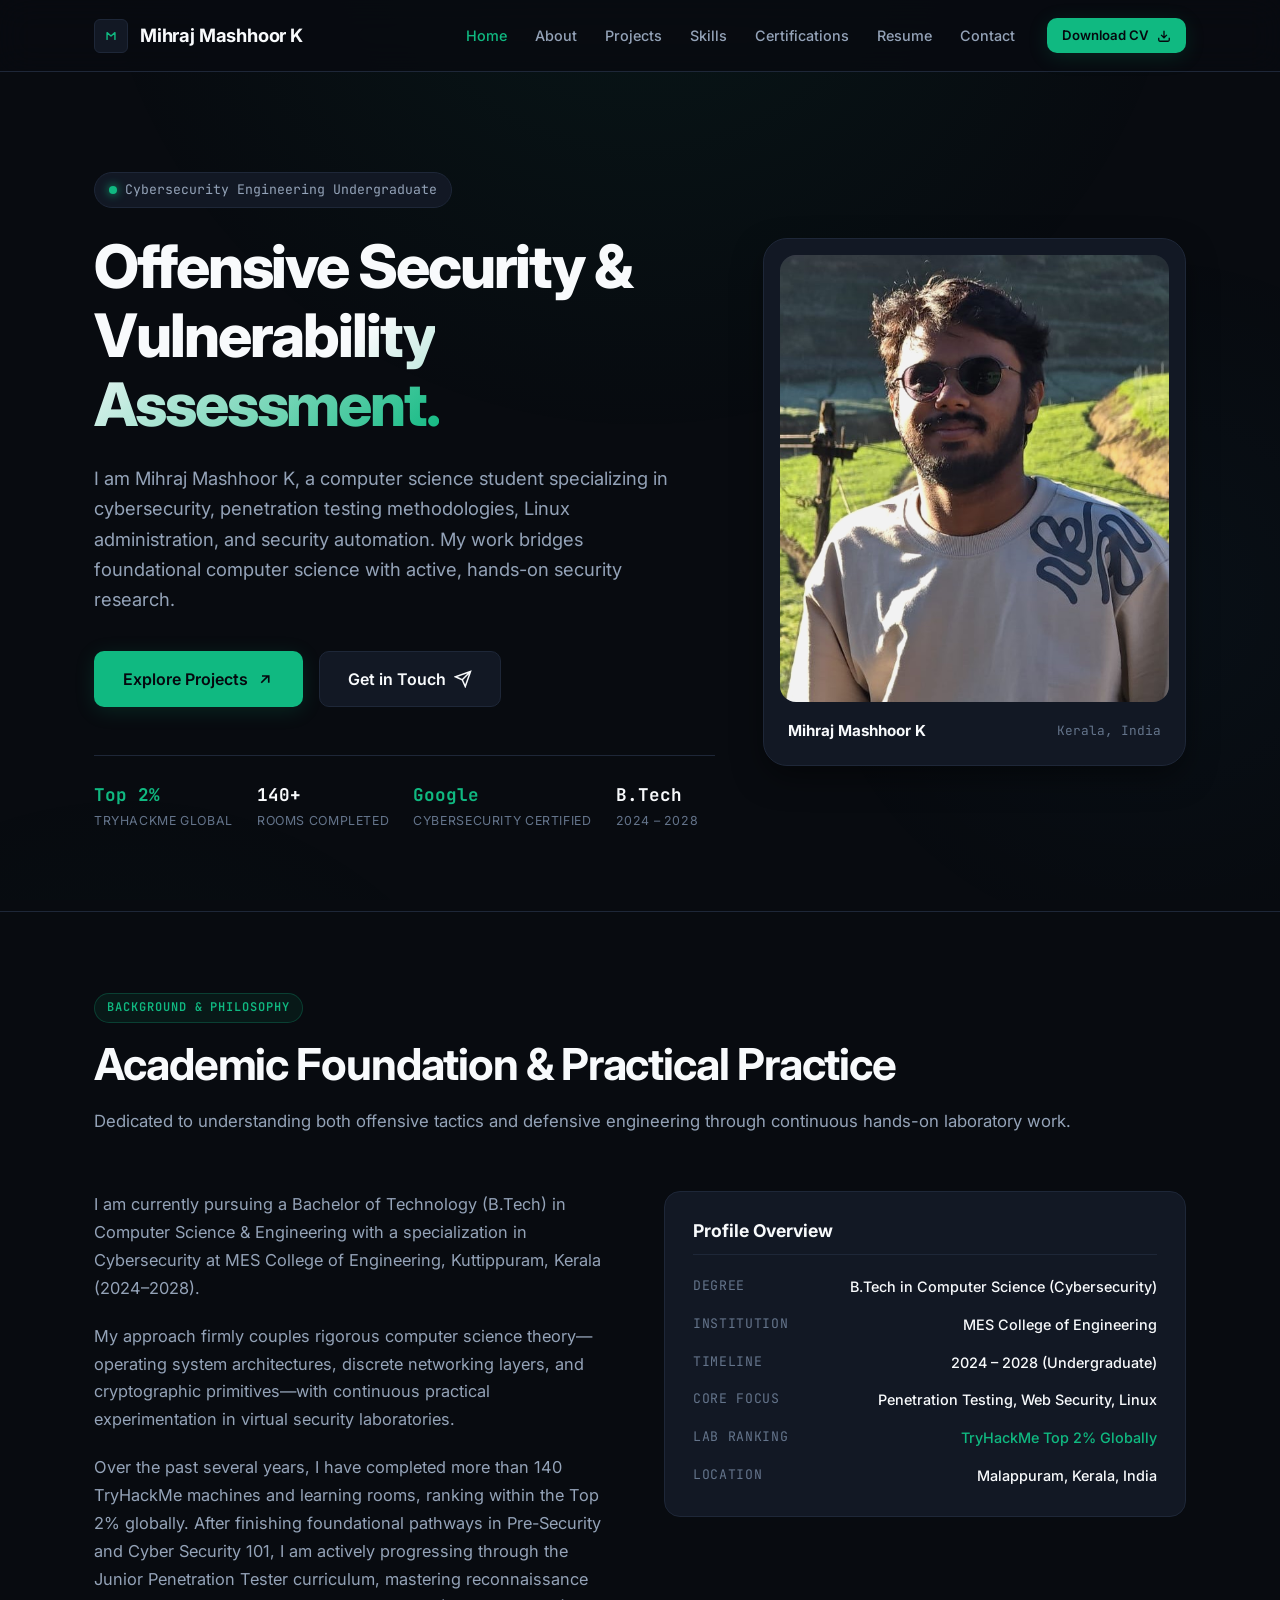
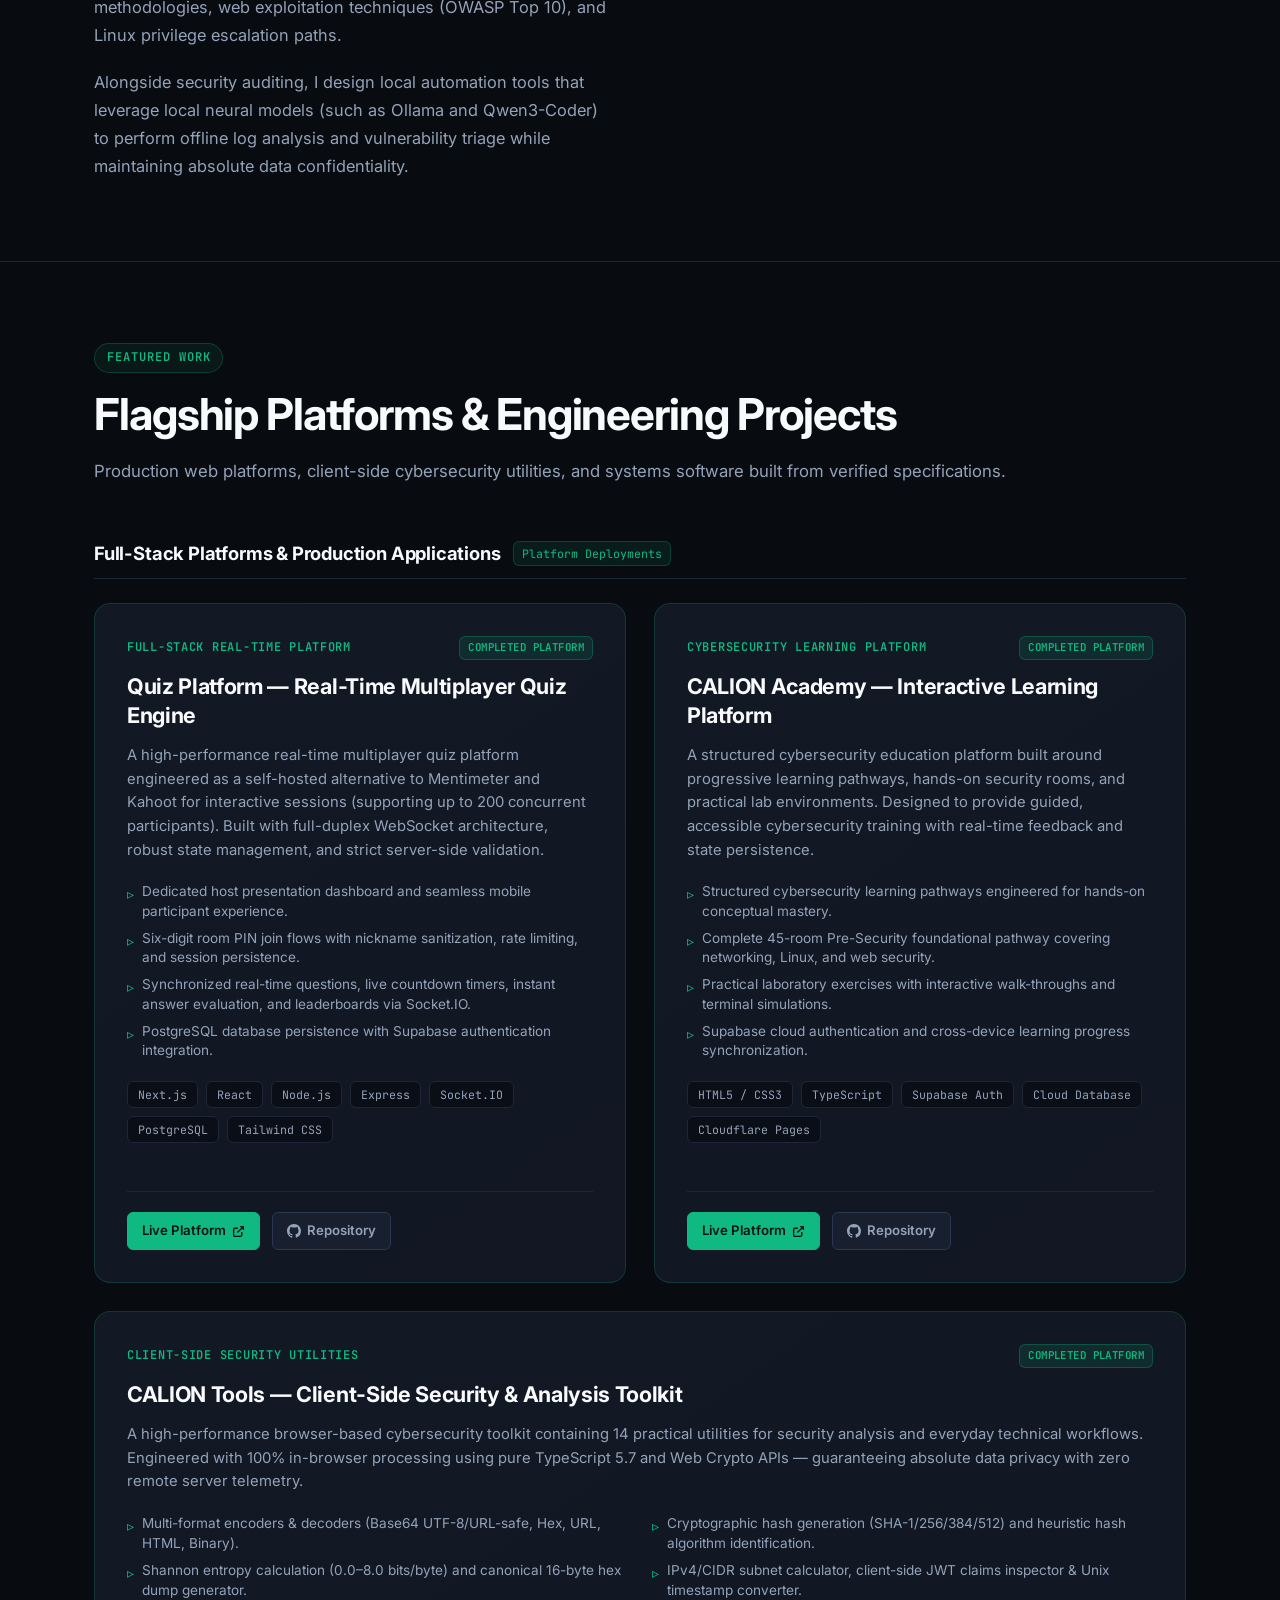
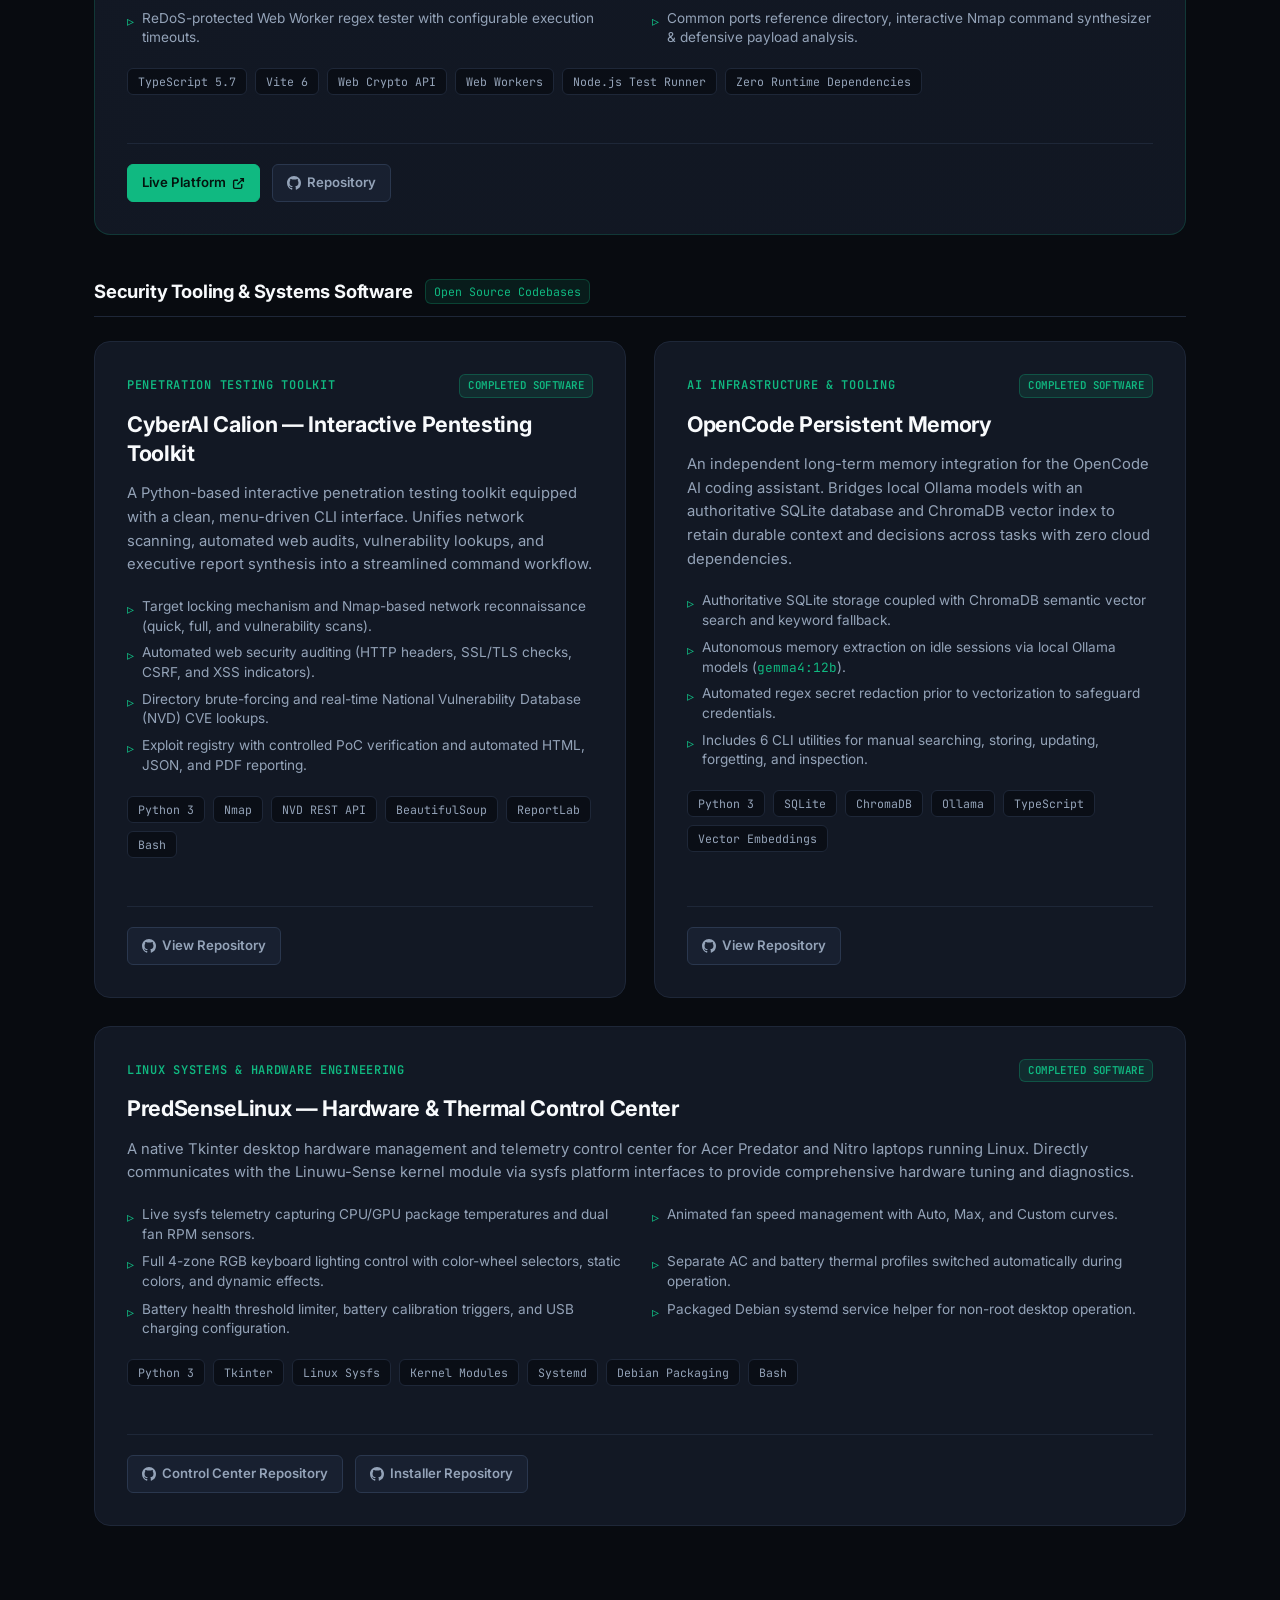
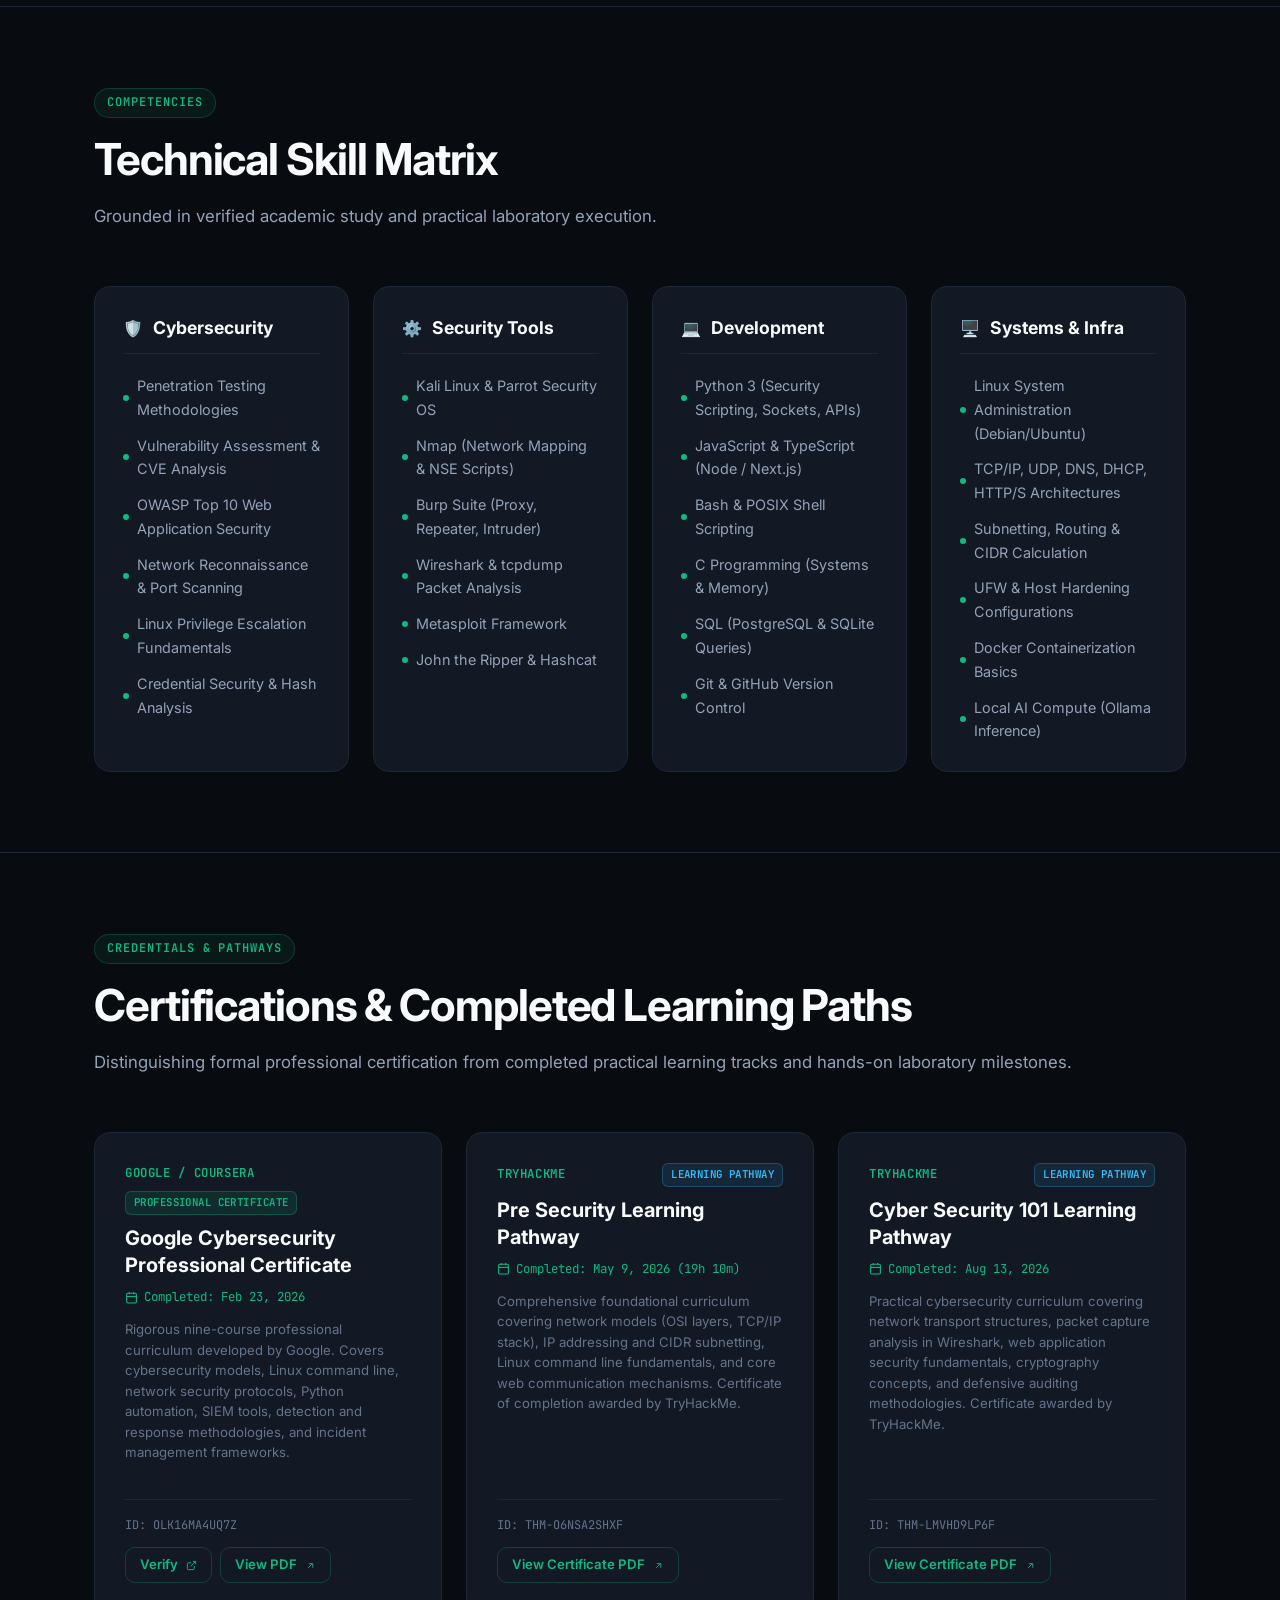
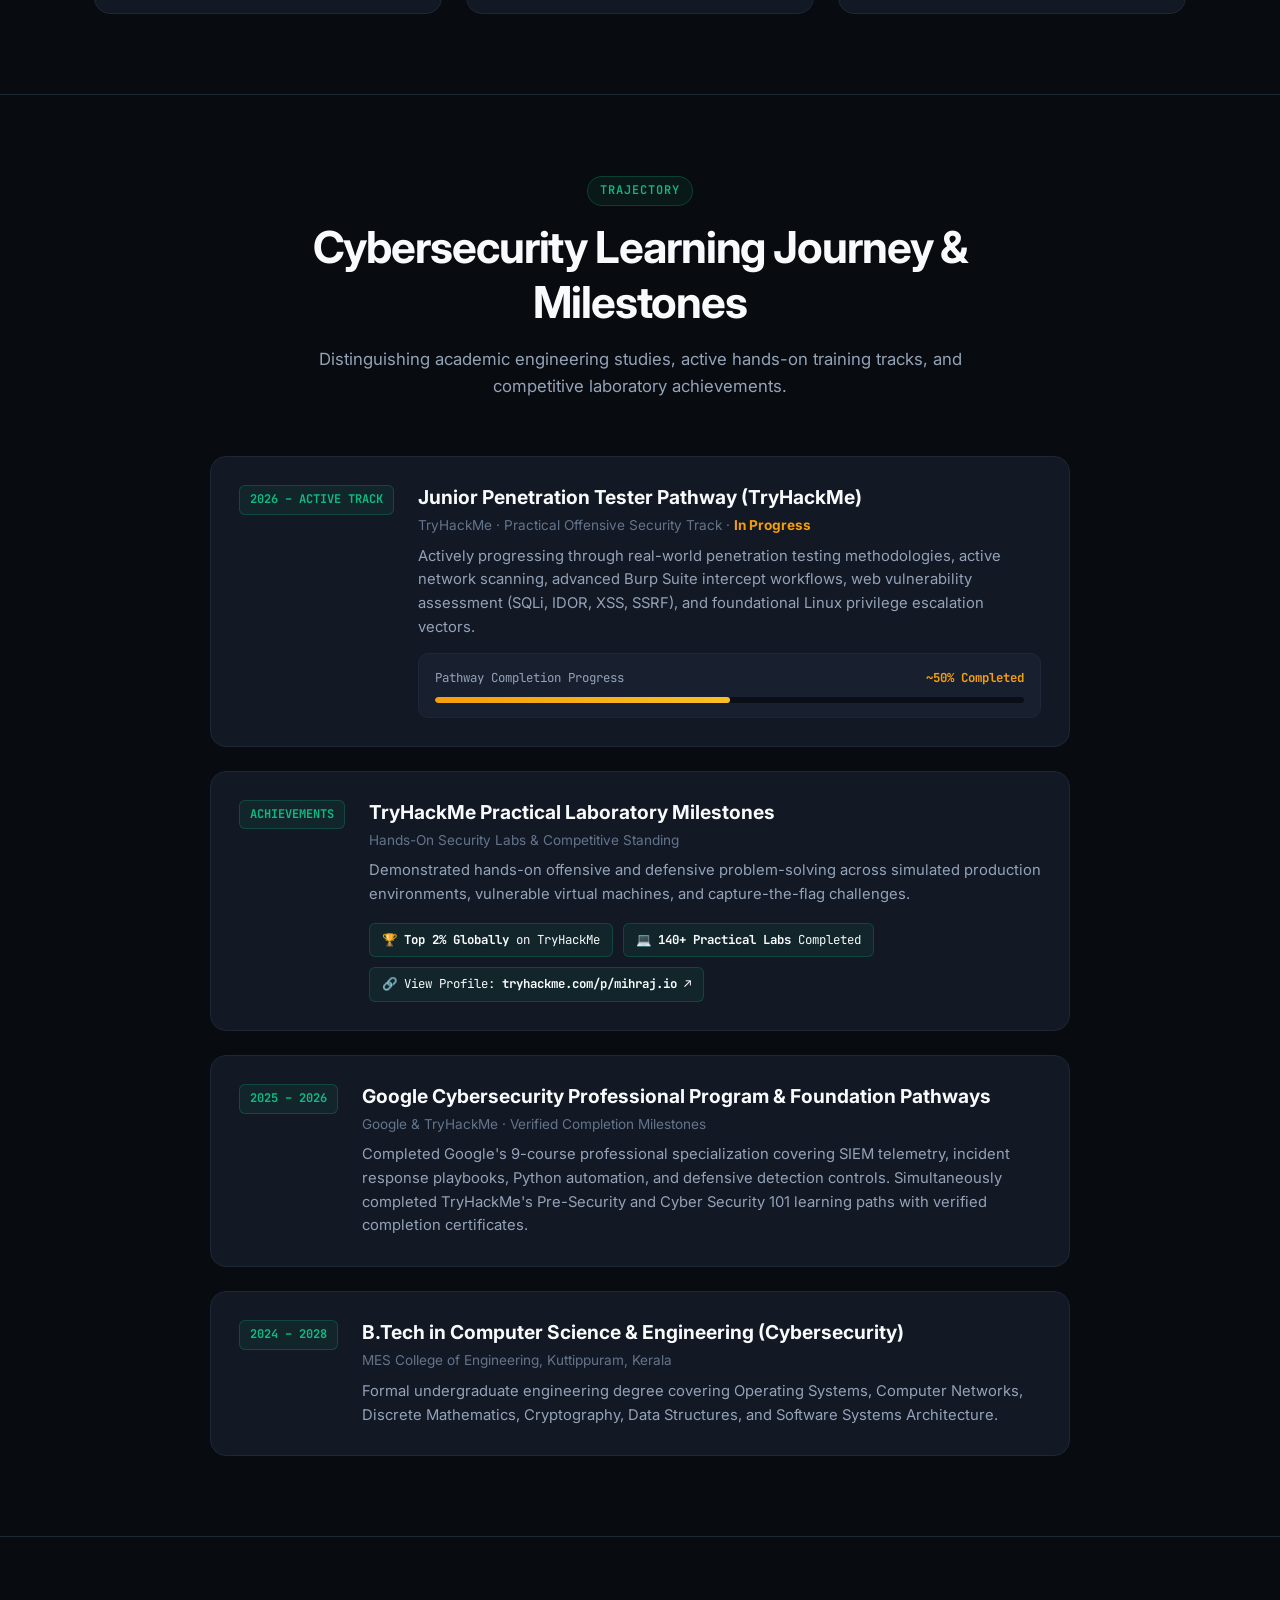
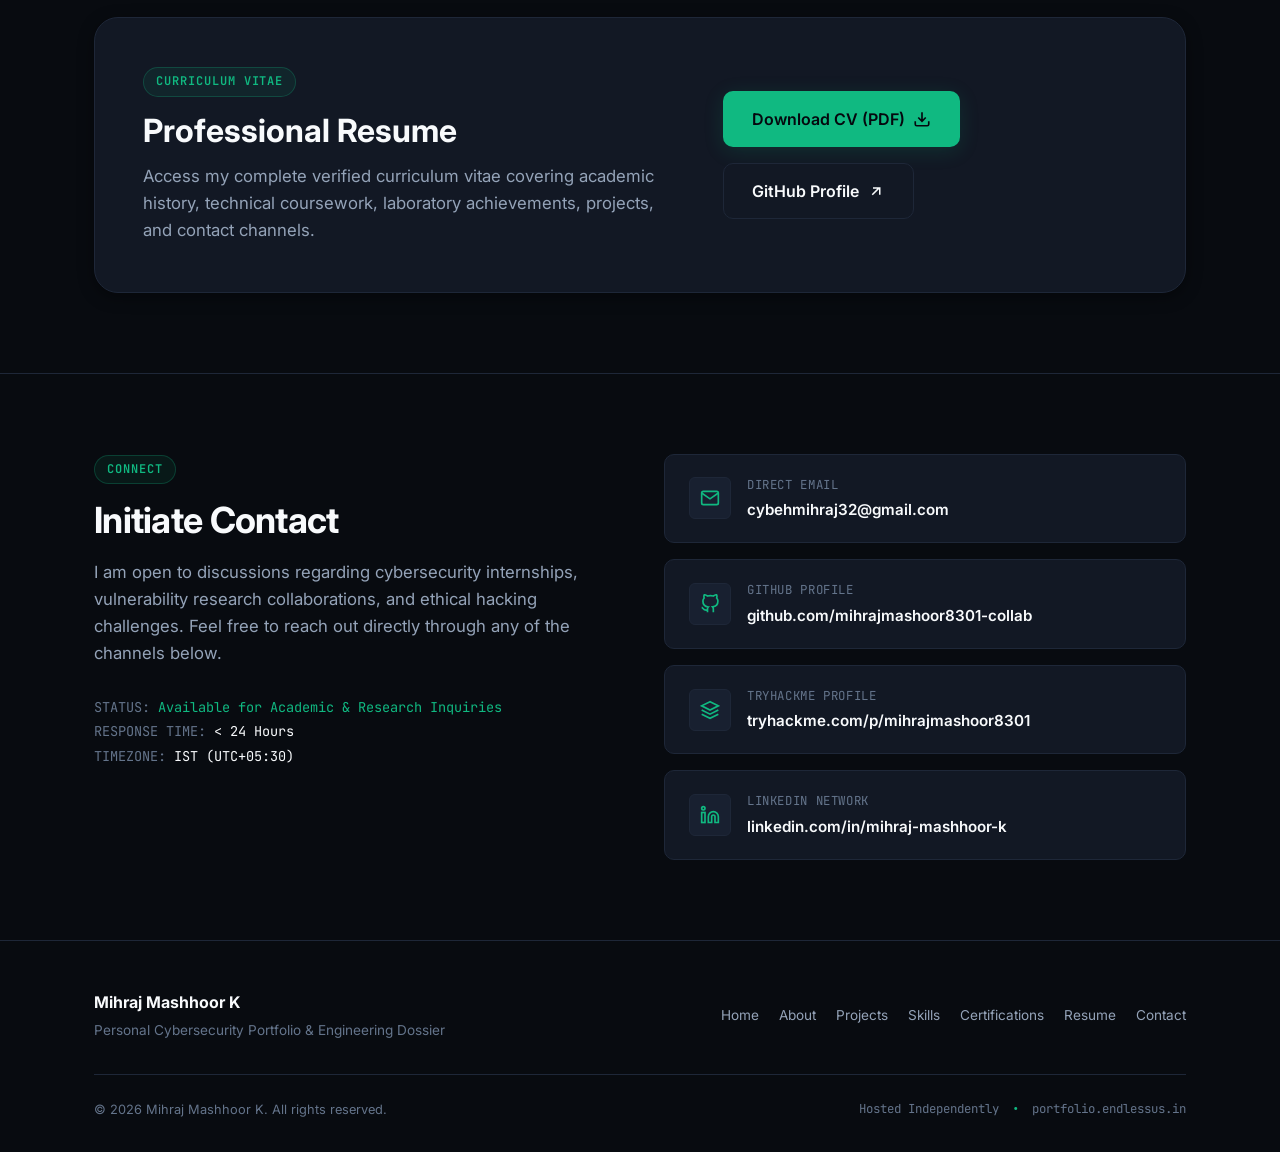
==== commit d25e9302: "feat: restructure Projects and Certifications with authentic platforms and learning paths" ====
--- a/index.html
+++ b/index.html
@@ -230,124 +230,330 @@
         <div class="container">
           <div class="section-header">
             <span class="section-tag">Featured Work</span>
-            <h2 class="section-title">Genuine Engineering Projects</h2>
-            <p class="section-desc">Practical security tools, systems software, and local AI pipelines built from first principles.</p>
+            <h2 class="section-title">Flagship Platforms &amp; Engineering Projects</h2>
+            <p class="section-desc">Production web platforms, client-side cybersecurity utilities, and systems software built from verified specifications.</p>
+          </div>
+
+          <!-- Subsection 1: Production Web Platforms -->
+          <div class="subsection-heading">
+            <h3 class="subsection-title">Full-Stack Platforms &amp; Production Applications</h3>
+            <span class="subsection-tag">Platform Deployments</span>
           </div>
 
           <div class="projects-grid">
-            <!-- Project 1: SentinelAI -->
-            <div class="project-card featured">
+            <!-- Project 1: Quiz Platform -->
+            <div class="project-card featured-platform">
               <div class="project-top">
-                <span class="project-category">Security Automation &amp; Triage</span>
-                <h3 class="project-title">SentinelAI — Autonomous Security Assistant &amp; Vulnerability Triage</h3>
+                <div class="project-type-row">
+                  <span class="project-category">Full-Stack Real-Time Platform</span>
+                  <span class="project-badge badge-completed">Completed Platform</span>
+                </div>
+                <h3 class="project-title">Quiz Platform — Real-Time Multiplayer Quiz Engine</h3>
                 <p class="project-desc">
-                  An autonomous security engineering tool that unifies reconnaissance log parsing, CVE correlation, and risk calculation. Employs local neural models via Ollama to structure complex scan outputs into actionable remediation roadmaps with zero external cloud data leakage.
-                </p>
+                  A high-performance real-time multiplayer quiz platform engineered as a self-hosted alternative to Mentimeter and Kahoot for interactive sessions (supporting up to 200 concurrent participants). Built with full-duplex WebSocket architecture, robust state management, and strict server-side validation.
+                </p>
+                <ul class="project-features">
+                  <li class="project-feature-item">
+                    <span class="project-feature-icon">▹</span>
+                    <span>Dedicated host presentation dashboard and seamless mobile participant experience.</span>
+                  </li>
+                  <li class="project-feature-item">
+                    <span class="project-feature-icon">▹</span>
+                    <span>Six-digit room PIN join flows with nickname sanitization, rate limiting, and session persistence.</span>
+                  </li>
+                  <li class="project-feature-item">
+                    <span class="project-feature-icon">▹</span>
+                    <span>Synchronized real-time questions, live countdown timers, instant answer evaluation, and leaderboards via Socket.IO.</span>
+                  </li>
+                  <li class="project-feature-item">
+                    <span class="project-feature-icon">▹</span>
+                    <span>PostgreSQL database persistence with Supabase authentication integration.</span>
+                  </li>
+                </ul>
+                <div class="project-tech">
+                  <span class="tech-pill">Next.js</span>
+                  <span class="tech-pill">React</span>
+                  <span class="tech-pill">Node.js</span>
+                  <span class="tech-pill">Express</span>
+                  <span class="tech-pill">Socket.IO</span>
+                  <span class="tech-pill">PostgreSQL</span>
+                  <span class="tech-pill">Tailwind CSS</span>
+                </div>
+              </div>
+              <div class="project-links">
+                <a href="https://quiz.endlessus.in" class="btn-live-demo" target="_blank" rel="noopener noreferrer">
+                  <span>Live Platform</span>
+                  <svg width="13" height="13" viewBox="0 0 24 24" fill="none" stroke="currentColor" stroke-width="2.5"><path d="M18 13v6a2 2 0 0 1-2 2H5a2 2 0 0 1-2-2V8a2 2 0 0 1 2-2h6M15 3h6v6M10 14L21 3"/></svg>
+                </a>
+                <a href="https://github.com/mihrajmashoor8301-collab/quiz-platform" class="btn-github" target="_blank" rel="noopener noreferrer">
+                  <svg width="14" height="14" viewBox="0 0 24 24" fill="currentColor"><path d="M12 0C5.37 0 0 5.37 0 12c0 5.31 3.435 9.795 8.205 11.385.6.105.825-.255.825-.57 0-.285-.015-1.23-.015-2.235-3.015.555-3.795-.735-4.035-1.41-.135-.345-.72-1.41-1.23-1.695-.42-.225-1.02-.78-.015-.795.945-.015 1.62.87 1.845 1.23 1.08 1.815 2.805 1.305 3.495.99.105-.78.42-1.305.765-1.605-2.67-.3-5.46-1.335-5.46-5.925 0-1.305.465-2.385 1.23-3.225-.12-.3-.54-1.53.12-3.18 0 0 1.005-.315 3.3 1.23.96-.27 1.98-.405 3-.405s2.04.135 3 .405c2.295-1.56 3.3-1.23 3.3-1.23.66 1.65.24 2.88.12 3.18.765.84 1.23 1.905 1.23 3.225 0 4.605-2.805 5.625-5.475 5.925.435.375.81 1.095.81 2.22 0 1.605-.015 2.895-.015 3.3 0 .315.225.69.825.57A12.02 12.02 0 0024 12c0-6.63-5.37-12-12-12z"/></svg>
+                  <span>Repository</span>
+                </a>
+              </div>
+            </div>
+
+            <!-- Project 2: CALION Academy -->
+            <div class="project-card featured-platform">
+              <div class="project-top">
+                <div class="project-type-row">
+                  <span class="project-category">Cybersecurity Learning Platform</span>
+                  <span class="project-badge badge-completed">Completed Platform</span>
+                </div>
+                <h3 class="project-title">CALION Academy — Interactive Learning Platform</h3>
+                <p class="project-desc">
+                  A structured cybersecurity education platform built around progressive learning pathways, hands-on security rooms, and practical lab environments. Designed to provide guided, accessible cybersecurity training with real-time feedback and state persistence.
+                </p>
+                <ul class="project-features">
+                  <li class="project-feature-item">
+                    <span class="project-feature-icon">▹</span>
+                    <span>Structured cybersecurity learning pathways engineered for hands-on conceptual mastery.</span>
+                  </li>
+                  <li class="project-feature-item">
+                    <span class="project-feature-icon">▹</span>
+                    <span>Complete 45-room Pre-Security foundational pathway covering networking, Linux, and web security.</span>
+                  </li>
+                  <li class="project-feature-item">
+                    <span class="project-feature-icon">▹</span>
+                    <span>Practical laboratory exercises with interactive walk-throughs and terminal simulations.</span>
+                  </li>
+                  <li class="project-feature-item">
+                    <span class="project-feature-icon">▹</span>
+                    <span>Supabase cloud authentication and cross-device learning progress synchronization.</span>
+                  </li>
+                </ul>
+                <div class="project-tech">
+                  <span class="tech-pill">HTML5 / CSS3</span>
+                  <span class="tech-pill">TypeScript</span>
+                  <span class="tech-pill">Supabase Auth</span>
+                  <span class="tech-pill">Cloud Database</span>
+                  <span class="tech-pill">Cloudflare Pages</span>
+                </div>
+              </div>
+              <div class="project-links">
+                <a href="https://learning.endlessus.in" class="btn-live-demo" target="_blank" rel="noopener noreferrer">
+                  <span>Live Platform</span>
+                  <svg width="13" height="13" viewBox="0 0 24 24" fill="none" stroke="currentColor" stroke-width="2.5"><path d="M18 13v6a2 2 0 0 1-2 2H5a2 2 0 0 1-2-2V8a2 2 0 0 1 2-2h6M15 3h6v6M10 14L21 3"/></svg>
+                </a>
+                <a href="https://github.com/mihrajmashoor8301-collab/mihrajmashoor8301-collab.github.io" class="btn-github" target="_blank" rel="noopener noreferrer">
+                  <svg width="14" height="14" viewBox="0 0 24 24" fill="currentColor"><path d="M12 0C5.37 0 0 5.37 0 12c0 5.31 3.435 9.795 8.205 11.385.6.105.825-.255.825-.57 0-.285-.015-1.23-.015-2.235-3.015.555-3.795-.735-4.035-1.41-.135-.345-.72-1.41-1.23-1.695-.42-.225-1.02-.78-.015-.795.945-.015 1.62.87 1.845 1.23 1.08 1.815 2.805 1.305 3.495.99.105-.78.42-1.305.765-1.605-2.67-.3-5.46-1.335-5.46-5.925 0-1.305.465-2.385 1.23-3.225-.12-.3-.54-1.53.12-3.18 0 0 1.005-.315 3.3 1.23.96-.27 1.98-.405 3-.405s2.04.135 3 .405c2.295-1.56 3.3-1.23 3.3-1.23.66 1.65.24 2.88.12 3.18.765.84 1.23 1.905 1.23 3.225 0 4.605-2.805 5.625-5.475 5.925.435.375.81 1.095.81 2.22 0 1.605-.015 2.895-.015 3.3 0 .315.225.69.825.57A12.02 12.02 0 0024 12c0-6.63-5.37-12-12-12z"/></svg>
+                  <span>Repository</span>
+                </a>
+              </div>
+            </div>
+
+            <!-- Project 3: CALION Tools -->
+            <div class="project-card featured-platform" style="grid-column: span 2;">
+              <div class="project-top">
+                <div class="project-type-row">
+                  <span class="project-category">Client-Side Security Utilities</span>
+                  <span class="project-badge badge-completed">Completed Platform</span>
+                </div>
+                <h3 class="project-title">CALION Tools — Client-Side Security &amp; Analysis Toolkit</h3>
+                <p class="project-desc">
+                  A high-performance browser-based cybersecurity toolkit containing 14 practical utilities for security analysis and everyday technical workflows. Engineered with 100% in-browser processing using pure TypeScript 5.7 and Web Crypto APIs — guaranteeing absolute data privacy with zero remote server telemetry.
+                </p>
+                <ul class="project-features" style="display: grid; grid-template-columns: repeat(2, 1fr); gap: 8px 24px;">
+                  <li class="project-feature-item">
+                    <span class="project-feature-icon">▹</span>
+                    <span>Multi-format encoders &amp; decoders (Base64 UTF-8/URL-safe, Hex, URL, HTML, Binary).</span>
+                  </li>
+                  <li class="project-feature-item">
+                    <span class="project-feature-icon">▹</span>
+                    <span>Cryptographic hash generation (SHA-1/256/384/512) and heuristic hash algorithm identification.</span>
+                  </li>
+                  <li class="project-feature-item">
+                    <span class="project-feature-icon">▹</span>
+                    <span>Shannon entropy calculation (0.0&ndash;8.0 bits/byte) and canonical 16-byte hex dump generator.</span>
+                  </li>
+                  <li class="project-feature-item">
+                    <span class="project-feature-icon">▹</span>
+                    <span>IPv4/CIDR subnet calculator, client-side JWT claims inspector &amp; Unix timestamp converter.</span>
+                  </li>
+                  <li class="project-feature-item">
+                    <span class="project-feature-icon">▹</span>
+                    <span>ReDoS-protected Web Worker regex tester with configurable execution timeouts.</span>
+                  </li>
+                  <li class="project-feature-item">
+                    <span class="project-feature-icon">▹</span>
+                    <span>Common ports reference directory, interactive Nmap command synthesizer &amp; defensive payload analysis.</span>
+                  </li>
+                </ul>
+                <div class="project-tech">
+                  <span class="tech-pill">TypeScript 5.7</span>
+                  <span class="tech-pill">Vite 6</span>
+                  <span class="tech-pill">Web Crypto API</span>
+                  <span class="tech-pill">Web Workers</span>
+                  <span class="tech-pill">Node.js Test Runner</span>
+                  <span class="tech-pill">Zero Runtime Dependencies</span>
+                </div>
+              </div>
+              <div class="project-links">
+                <a href="https://tools.endlessus.in" class="btn-live-demo" target="_blank" rel="noopener noreferrer">
+                  <span>Live Platform</span>
+                  <svg width="13" height="13" viewBox="0 0 24 24" fill="none" stroke="currentColor" stroke-width="2.5"><path d="M18 13v6a2 2 0 0 1-2 2H5a2 2 0 0 1-2-2V8a2 2 0 0 1 2-2h6M15 3h6v6M10 14L21 3"/></svg>
+                </a>
+                <a href="https://github.com/mihrajmashoor8301-collab/calion-tools" class="btn-github" target="_blank" rel="noopener noreferrer">
+                  <svg width="14" height="14" viewBox="0 0 24 24" fill="currentColor"><path d="M12 0C5.37 0 0 5.37 0 12c0 5.31 3.435 9.795 8.205 11.385.6.105.825-.255.825-.57 0-.285-.015-1.23-.015-2.235-3.015.555-3.795-.735-4.035-1.41-.135-.345-.72-1.41-1.23-1.695-.42-.225-1.02-.78-.015-.795.945-.015 1.62.87 1.845 1.23 1.08 1.815 2.805 1.305 3.495.99.105-.78.42-1.305.765-1.605-2.67-.3-5.46-1.335-5.46-5.925 0-1.305.465-2.385 1.23-3.225-.12-.3-.54-1.53.12-3.18 0 0 1.005-.315 3.3 1.23.96-.27 1.98-.405 3-.405s2.04.135 3 .405c2.295-1.56 3.3-1.23 3.3-1.23.66 1.65.24 2.88.12 3.18.765.84 1.23 1.905 1.23 3.225 0 4.605-2.805 5.625-5.475 5.925.435.375.81 1.095.81 2.22 0 1.605-.015 2.895-.015 3.3 0 .315.225.69.825.57A12.02 12.02 0 0024 12c0-6.63-5.37-12-12-12z"/></svg>
+                  <span>Repository</span>
+                </a>
+              </div>
+            </div>
+          </div>
+
+          <!-- Subsection 2: Cybersecurity Software & Systems Engineering -->
+          <div class="subsection-heading">
+            <h3 class="subsection-title">Security Tooling &amp; Systems Software</h3>
+            <span class="subsection-tag">Open Source Codebases</span>
+          </div>
+
+          <div class="projects-grid">
+            <!-- Project 4: CyberAI Calion -->
+            <div class="project-card">
+              <div class="project-top">
+                <div class="project-type-row">
+                  <span class="project-category">Penetration Testing Toolkit</span>
+                  <span class="project-badge badge-completed">Completed Software</span>
+                </div>
+                <h3 class="project-title">CyberAI Calion — Interactive Pentesting Toolkit</h3>
+                <p class="project-desc">
+                  A Python-based interactive penetration testing toolkit equipped with a clean, menu-driven CLI interface. Unifies network scanning, automated web audits, vulnerability lookups, and executive report synthesis into a streamlined command workflow.
+                </p>
+                <ul class="project-features">
+                  <li class="project-feature-item">
+                    <span class="project-feature-icon">▹</span>
+                    <span>Target locking mechanism and Nmap-based network reconnaissance (quick, full, and vulnerability scans).</span>
+                  </li>
+                  <li class="project-feature-item">
+                    <span class="project-feature-icon">▹</span>
+                    <span>Automated web security auditing (HTTP headers, SSL/TLS checks, CSRF, and XSS indicators).</span>
+                  </li>
+                  <li class="project-feature-item">
+                    <span class="project-feature-icon">▹</span>
+                    <span>Directory brute-forcing and real-time National Vulnerability Database (NVD) CVE lookups.</span>
+                  </li>
+                  <li class="project-feature-item">
+                    <span class="project-feature-icon">▹</span>
+                    <span>Exploit registry with controlled PoC verification and automated HTML, JSON, and PDF reporting.</span>
+                  </li>
+                </ul>
                 <div class="project-tech">
                   <span class="tech-pill">Python 3</span>
-                  <span class="tech-pill">Ollama</span>
-                  <span class="tech-pill">CVE Intelligence</span>
-                  <span class="tech-pill">CVSS Scoring</span>
-                  <span class="tech-pill">Local Compute</span>
+                  <span class="tech-pill">Nmap</span>
+                  <span class="tech-pill">NVD REST API</span>
+                  <span class="tech-pill">BeautifulSoup</span>
+                  <span class="tech-pill">ReportLab</span>
+                  <span class="tech-pill">Bash</span>
                 </div>
               </div>
               <div class="project-links">
-                <a href="https://github.com/mihrajmashoor8301-collab/cyberai" class="project-link" target="_blank" rel="noopener noreferrer">
+                <a href="https://github.com/mihrajmashoor8301-collab/cyberai" class="btn-github" target="_blank" rel="noopener noreferrer">
+                  <svg width="14" height="14" viewBox="0 0 24 24" fill="currentColor"><path d="M12 0C5.37 0 0 5.37 0 12c0 5.31 3.435 9.795 8.205 11.385.6.105.825-.255.825-.57 0-.285-.015-1.23-.015-2.235-3.015.555-3.795-.735-4.035-1.41-.135-.345-.72-1.41-1.23-1.695-.42-.225-1.02-.78-.015-.795.945-.015 1.62.87 1.845 1.23 1.08 1.815 2.805 1.305 3.495.99.105-.78.42-1.305.765-1.605-2.67-.3-5.46-1.335-5.46-5.925 0-1.305.465-2.385 1.23-3.225-.12-.3-.54-1.53.12-3.18 0 0 1.005-.315 3.3 1.23.96-.27 1.98-.405 3-.405s2.04.135 3 .405c2.295-1.56 3.3-1.23 3.3-1.23.66 1.65.24 2.88.12 3.18.765.84 1.23 1.905 1.23 3.225 0 4.605-2.805 5.625-5.475 5.925.435.375.81 1.095.81 2.22 0 1.605-.015 2.895-.015 3.3 0 .315.225.69.825.57A12.02 12.02 0 0024 12c0-6.63-5.37-12-12-12z"/></svg>
                   <span>View Repository</span>
-                  <svg width="14" height="14" viewBox="0 0 24 24" fill="none" stroke="currentColor" stroke-width="2"><path d="M7 17l9.2-9.2M17 17V8H8"/></svg>
-                </a>
-              </div>
-            </div>
-
-            <!-- Project 2: Autonomous Pentesting Agent -->
+                </a>
+              </div>
+            </div>
+
+            <!-- Project 5: OpenCode Persistent Memory -->
             <div class="project-card">
               <div class="project-top">
-                <span class="project-category">Agentic Architecture</span>
-                <h3 class="project-title">Autonomous Pentesting Agent</h3>
-                <p class="project-desc">
-                  An agentic decision-making framework designed to automate educational laboratory workflows. Coordinates tool planning, execution validation, output parsing, and structured reporting under strict sandboxing guardrails.
-                </p>
-                <div class="project-tech">
-                  <span class="tech-pill">Python</span>
-                  <span class="tech-pill">Qwen3-Coder</span>
-                  <span class="tech-pill">Tool Sandboxing</span>
-                  <span class="tech-pill">Process Control</span>
-                </div>
-              </div>
-              <div class="project-links">
-                <a href="https://github.com/mihrajmashoor8301-collab/Projects" class="project-link" target="_blank" rel="noopener noreferrer">
-                  <span>View Repository</span>
-                  <svg width="14" height="14" viewBox="0 0 24 24" fill="none" stroke="currentColor" stroke-width="2"><path d="M7 17l9.2-9.2M17 17V8H8"/></svg>
-                </a>
-              </div>
-            </div>
-
-            <!-- Project 3: CyberAI -->
-            <div class="project-card">
-              <div class="project-top">
-                <span class="project-category">Telemetry Analysis</span>
-                <h3 class="project-title">CyberAI — Telemetry &amp; Log Analyzer</h3>
-                <p class="project-desc">
-                  Telemetry ingestion platform converting raw system logs, authentication streams, and firewall dumps into structured security incident timelines with contextual risk scoring.
-                </p>
-                <div class="project-tech">
-                  <span class="tech-pill">Python</span>
-                  <span class="tech-pill">Log Parsing</span>
-                  <span class="tech-pill">Incident Timelines</span>
-                  <span class="tech-pill">Regex Engine</span>
-                </div>
-              </div>
-              <div class="project-links">
-                <a href="https://github.com/mihrajmashoor8301-collab/cyberai" class="project-link" target="_blank" rel="noopener noreferrer">
-                  <span>View Repository</span>
-                  <svg width="14" height="14" viewBox="0 0 24 24" fill="none" stroke="currentColor" stroke-width="2"><path d="M7 17l9.2-9.2M17 17V8H8"/></svg>
-                </a>
-              </div>
-            </div>
-
-            <!-- Project 4: OpenCode Persistent Memory -->
-            <div class="project-card">
-              <div class="project-top">
-                <span class="project-category">Developer Infrastructure</span>
+                <div class="project-type-row">
+                  <span class="project-category">AI Infrastructure &amp; Tooling</span>
+                  <span class="project-badge badge-completed">Completed Software</span>
+                </div>
                 <h3 class="project-title">OpenCode Persistent Memory</h3>
                 <p class="project-desc">
-                  Portable persistent-memory integration featuring automatic background extraction, SQLite-authoritative storage, and dual-engine retrieval combining Chroma semantic search with resilient keyword fallback.
-                </p>
+                  An independent long-term memory integration for the OpenCode AI coding assistant. Bridges local Ollama models with an authoritative SQLite database and ChromaDB vector index to retain durable context and decisions across tasks with zero cloud dependencies.
+                </p>
+                <ul class="project-features">
+                  <li class="project-feature-item">
+                    <span class="project-feature-icon">▹</span>
+                    <span>Authoritative SQLite storage coupled with ChromaDB semantic vector search and keyword fallback.</span>
+                  </li>
+                  <li class="project-feature-item">
+                    <span class="project-feature-icon">▹</span>
+                    <span>Autonomous memory extraction on idle sessions via local Ollama models (<code style="font-family: var(--font-mono); font-size: 0.8rem; color: var(--accent-emerald);">gemma4:12b</code>).</span>
+                  </li>
+                  <li class="project-feature-item">
+                    <span class="project-feature-icon">▹</span>
+                    <span>Automated regex secret redaction prior to vectorization to safeguard credentials.</span>
+                  </li>
+                  <li class="project-feature-item">
+                    <span class="project-feature-icon">▹</span>
+                    <span>Includes 6 CLI utilities for manual searching, storing, updating, forgetting, and inspection.</span>
+                  </li>
+                </ul>
                 <div class="project-tech">
-                  <span class="tech-pill">TypeScript</span>
-                  <span class="tech-pill">Python</span>
+                  <span class="tech-pill">Python 3</span>
                   <span class="tech-pill">SQLite</span>
                   <span class="tech-pill">ChromaDB</span>
                   <span class="tech-pill">Ollama</span>
+                  <span class="tech-pill">TypeScript</span>
+                  <span class="tech-pill">Vector Embeddings</span>
                 </div>
               </div>
               <div class="project-links">
-                <a href="https://github.com/mihrajmashoor8301-collab/opencode-persistent-memory" class="project-link" target="_blank" rel="noopener noreferrer">
+                <a href="https://github.com/mihrajmashoor8301-collab/opencode-persistent-memory" class="btn-github" target="_blank" rel="noopener noreferrer">
+                  <svg width="14" height="14" viewBox="0 0 24 24" fill="currentColor"><path d="M12 0C5.37 0 0 5.37 0 12c0 5.31 3.435 9.795 8.205 11.385.6.105.825-.255.825-.57 0-.285-.015-1.23-.015-2.235-3.015.555-3.795-.735-4.035-1.41-.135-.345-.72-1.41-1.23-1.695-.42-.225-1.02-.78-.015-.795.945-.015 1.62.87 1.845 1.23 1.08 1.815 2.805 1.305 3.495.99.105-.78.42-1.305.765-1.605-2.67-.3-5.46-1.335-5.46-5.925 0-1.305.465-2.385 1.23-3.225-.12-.3-.54-1.53.12-3.18 0 0 1.005-.315 3.3 1.23.96-.27 1.98-.405 3-.405s2.04.135 3 .405c2.295-1.56 3.3-1.23 3.3-1.23.66 1.65.24 2.88.12 3.18.765.84 1.23 1.905 1.23 3.225 0 4.605-2.805 5.625-5.475 5.925.435.375.81 1.095.81 2.22 0 1.605-.015 2.895-.015 3.3 0 .315.225.69.825.57A12.02 12.02 0 0024 12c0-6.63-5.37-12-12-12z"/></svg>
                   <span>View Repository</span>
-                  <svg width="14" height="14" viewBox="0 0 24 24" fill="none" stroke="currentColor" stroke-width="2"><path d="M7 17l9.2-9.2M17 17V8H8"/></svg>
-                </a>
-              </div>
-            </div>
-
-            <!-- Project 5: PredSenseLinux -->
-            <div class="project-card">
+                </a>
+              </div>
+            </div>
+
+            <!-- Project 6: PredSenseLinux -->
+            <div class="project-card" style="grid-column: span 2;">
               <div class="project-top">
-                <span class="project-category">Linux Systems Engineering</span>
-                <h3 class="project-title">PredSenseLinux Control Center</h3>
+                <div class="project-type-row">
+                  <span class="project-category">Linux Systems &amp; Hardware Engineering</span>
+                  <span class="project-badge badge-completed">Completed Software</span>
+                </div>
+                <h3 class="project-title">PredSenseLinux — Hardware &amp; Thermal Control Center</h3>
                 <p class="project-desc">
-                  Hardware and thermal monitoring suite for Acer Predator and Nitro laptops running Linux. Implements custom kernel module interaction, fan curve control, and an intuitive desktop GUI.
-                </p>
+                  A native Tkinter desktop hardware management and telemetry control center for Acer Predator and Nitro laptops running Linux. Directly communicates with the Linuwu-Sense kernel module via sysfs platform interfaces to provide comprehensive hardware tuning and diagnostics.
+                </p>
+                <ul class="project-features" style="display: grid; grid-template-columns: repeat(2, 1fr); gap: 8px 24px;">
+                  <li class="project-feature-item">
+                    <span class="project-feature-icon">▹</span>
+                    <span>Live sysfs telemetry capturing CPU/GPU package temperatures and dual fan RPM sensors.</span>
+                  </li>
+                  <li class="project-feature-item">
+                    <span class="project-feature-icon">▹</span>
+                    <span>Animated fan speed management with Auto, Max, and Custom curves.</span>
+                  </li>
+                  <li class="project-feature-item">
+                    <span class="project-feature-icon">▹</span>
+                    <span>Full 4-zone RGB keyboard lighting control with color-wheel selectors, static colors, and dynamic effects.</span>
+                  </li>
+                  <li class="project-feature-item">
+                    <span class="project-feature-icon">▹</span>
+                    <span>Separate AC and battery thermal profiles switched automatically during operation.</span>
+                  </li>
+                  <li class="project-feature-item">
+                    <span class="project-feature-icon">▹</span>
+                    <span>Battery health threshold limiter, battery calibration triggers, and USB charging configuration.</span>
+                  </li>
+                  <li class="project-feature-item">
+                    <span class="project-feature-icon">▹</span>
+                    <span>Packaged Debian systemd service helper for non-root desktop operation.</span>
+                  </li>
+                </ul>
                 <div class="project-tech">
-                  <span class="tech-pill">C</span>
+                  <span class="tech-pill">Python 3</span>
+                  <span class="tech-pill">Tkinter</span>
+                  <span class="tech-pill">Linux Sysfs</span>
+                  <span class="tech-pill">Kernel Modules</span>
+                  <span class="tech-pill">Systemd</span>
+                  <span class="tech-pill">Debian Packaging</span>
                   <span class="tech-pill">Bash</span>
-                  <span class="tech-pill">Kernel Modules</span>
-                  <span class="tech-pill">Linux Hardware API</span>
                 </div>
               </div>
               <div class="project-links">
-                <a href="https://github.com/mihrajmashoor8301-collab/predator-sense-custom-for-linux" class="project-link" target="_blank" rel="noopener noreferrer">
-                  <span>View Repository</span>
-                  <svg width="14" height="14" viewBox="0 0 24 24" fill="none" stroke="currentColor" stroke-width="2"><path d="M7 17l9.2-9.2M17 17V8H8"/></svg>
+                <a href="https://github.com/mihrajmashoor8301-collab/predator-sense-custom-for-linux" class="btn-github" target="_blank" rel="noopener noreferrer">
+                  <svg width="14" height="14" viewBox="0 0 24 24" fill="currentColor"><path d="M12 0C5.37 0 0 5.37 0 12c0 5.31 3.435 9.795 8.205 11.385.6.105.825-.255.825-.57 0-.285-.015-1.23-.015-2.235-3.015.555-3.795-.735-4.035-1.41-.135-.345-.72-1.41-1.23-1.695-.42-.225-1.02-.78-.015-.795.945-.015 1.62.87 1.845 1.23 1.08 1.815 2.805 1.305 3.495.99.105-.78.42-1.305.765-1.605-2.67-.3-5.46-1.335-5.46-5.925 0-1.305.465-2.385 1.23-3.225-.12-.3-.54-1.53.12-3.18 0 0 1.005-.315 3.3 1.23.96-.27 1.98-.405 3-.405s2.04.135 3 .405c2.295-1.56 3.3-1.23 3.3-1.23.66 1.65.24 2.88.12 3.18.765.84 1.23 1.905 1.23 3.225 0 4.605-2.805 5.625-5.475 5.925.435.375.81 1.095.81 2.22 0 1.605-.015 2.895-.015 3.3 0 .315.225.69.825.57A12.02 12.02 0 0024 12c0-6.63-5.37-12-12-12z"/></svg>
+                  <span>Control Center Repository</span>
+                </a>
+                <a href="https://github.com/mihrajmashoor8301-collab/predator-sense-custom-for-linux-installer" class="btn-github" target="_blank" rel="noopener noreferrer">
+                  <svg width="14" height="14" viewBox="0 0 24 24" fill="currentColor"><path d="M12 0C5.37 0 0 5.37 0 12c0 5.31 3.435 9.795 8.205 11.385.6.105.825-.255.825-.57 0-.285-.015-1.23-.015-2.235-3.015.555-3.795-.735-4.035-1.41-.135-.345-.72-1.41-1.23-1.695-.42-.225-1.02-.78-.015-.795.945-.015 1.62.87 1.845 1.23 1.08 1.815 2.805 1.305 3.495.99.105-.78.42-1.305.765-1.605-2.67-.3-5.46-1.335-5.46-5.925 0-1.305.465-2.385 1.23-3.225-.12-.3-.54-1.53.12-3.18 0 0 1.005-.315 3.3 1.23.96-.27 1.98-.405 3-.405s2.04.135 3 .405c2.295-1.56 3.3-1.23 3.3-1.23.66 1.65.24 2.88.12 3.18.765.84 1.23 1.905 1.23 3.225 0 4.605-2.805 5.625-5.475 5.925.435.375.81 1.095.81 2.22 0 1.605-.015 2.895-.015 3.3 0 .315.225.69.825.57A12.02 12.02 0 0024 12c0-6.63-5.37-12-12-12z"/></svg>
+                  <span>Installer Repository</span>
                 </a>
               </div>
             </div>
@@ -375,10 +581,10 @@
               </div>
               <ul class="skill-items">
                 <li class="skill-item"><span class="skill-bullet"></span><span>Penetration Testing Methodologies</span></li>
-                <li class="skill-item"><span class="skill-bullet"></span><span>Vulnerability Assessment</span></li>
-                <li class="skill-item"><span class="skill-bullet"></span><span>OWASP Top 10 Web Security</span></li>
-                <li class="skill-item"><span class="skill-bullet"></span><span>Network Reconnaissance &amp; Scanning</span></li>
-                <li class="skill-item"><span class="skill-bullet"></span><span>Linux Privilege Escalation Basics</span></li>
+                <li class="skill-item"><span class="skill-bullet"></span><span>Vulnerability Assessment &amp; CVE Analysis</span></li>
+                <li class="skill-item"><span class="skill-bullet"></span><span>OWASP Top 10 Web Application Security</span></li>
+                <li class="skill-item"><span class="skill-bullet"></span><span>Network Reconnaissance &amp; Port Scanning</span></li>
+                <li class="skill-item"><span class="skill-bullet"></span><span>Linux Privilege Escalation Fundamentals</span></li>
                 <li class="skill-item"><span class="skill-bullet"></span><span>Credential Security &amp; Hash Analysis</span></li>
               </ul>
             </div>
@@ -390,12 +596,12 @@
                 <h3 class="skill-cat-title">Security Tools</h3>
               </div>
               <ul class="skill-items">
-                <li class="skill-item"><span class="skill-bullet"></span><span>Kali Linux &amp; Parrot OS</span></li>
-                <li class="skill-item"><span class="skill-bullet"></span><span>Nmap (Recon &amp; Scripting Engine)</span></li>
-                <li class="skill-item"><span class="skill-bullet"></span><span>Burp Suite Community</span></li>
-                <li class="skill-item"><span class="skill-bullet"></span><span>Wireshark &amp; tcpdump</span></li>
+                <li class="skill-item"><span class="skill-bullet"></span><span>Kali Linux &amp; Parrot Security OS</span></li>
+                <li class="skill-item"><span class="skill-bullet"></span><span>Nmap (Network Mapping &amp; NSE Scripts)</span></li>
+                <li class="skill-item"><span class="skill-bullet"></span><span>Burp Suite (Proxy, Repeater, Intruder)</span></li>
+                <li class="skill-item"><span class="skill-bullet"></span><span>Wireshark &amp; tcpdump Packet Analysis</span></li>
                 <li class="skill-item"><span class="skill-bullet"></span><span>Metasploit Framework</span></li>
-                <li class="skill-item"><span class="skill-bullet"></span><span>John the Ripper &amp; Hydra</span></li>
+                <li class="skill-item"><span class="skill-bullet"></span><span>John the Ripper &amp; Hashcat</span></li>
               </ul>
             </div>
 
@@ -406,11 +612,11 @@
                 <h3 class="skill-cat-title">Development</h3>
               </div>
               <ul class="skill-items">
-                <li class="skill-item"><span class="skill-bullet"></span><span>Python 3 (Security Scripting &amp; Sockets)</span></li>
+                <li class="skill-item"><span class="skill-bullet"></span><span>Python 3 (Security Scripting, Sockets, APIs)</span></li>
+                <li class="skill-item"><span class="skill-bullet"></span><span>JavaScript &amp; TypeScript (Node / Next.js)</span></li>
+                <li class="skill-item"><span class="skill-bullet"></span><span>Bash &amp; POSIX Shell Scripting</span></li>
                 <li class="skill-item"><span class="skill-bullet"></span><span>C Programming (Systems &amp; Memory)</span></li>
-                <li class="skill-item"><span class="skill-bullet"></span><span>Bash &amp; POSIX Shell Scripting</span></li>
-                <li class="skill-item"><span class="skill-bullet"></span><span>JavaScript &amp; TypeScript</span></li>
-                <li class="skill-item"><span class="skill-bullet"></span><span>HTML5 &amp; CSS3 / Modern Styling</span></li>
+                <li class="skill-item"><span class="skill-bullet"></span><span>SQL (PostgreSQL &amp; SQLite Queries)</span></li>
                 <li class="skill-item"><span class="skill-bullet"></span><span>Git &amp; GitHub Version Control</span></li>
               </ul>
             </div>
@@ -422,12 +628,12 @@
                 <h3 class="skill-cat-title">Systems &amp; Infra</h3>
               </div>
               <ul class="skill-items">
-                <li class="skill-item"><span class="skill-bullet"></span><span>Linux Administration (Ubuntu/Debian)</span></li>
-                <li class="skill-item"><span class="skill-bullet"></span><span>TCP/IP, UDP, DNS, DHCP, HTTP/S</span></li>
-                <li class="skill-item"><span class="skill-bullet"></span><span>Subnetting &amp; CIDR Calculation</span></li>
-                <li class="skill-item"><span class="skill-bullet"></span><span>UFW &amp; Host Hardening</span></li>
-                <li class="skill-item"><span class="skill-bullet"></span><span>Docker Containerization</span></li>
-                <li class="skill-item"><span class="skill-bullet"></span><span>Local AI Compute (Ollama Server)</span></li>
+                <li class="skill-item"><span class="skill-bullet"></span><span>Linux System Administration (Debian/Ubuntu)</span></li>
+                <li class="skill-item"><span class="skill-bullet"></span><span>TCP/IP, UDP, DNS, DHCP, HTTP/S Architectures</span></li>
+                <li class="skill-item"><span class="skill-bullet"></span><span>Subnetting, Routing &amp; CIDR Calculation</span></li>
+                <li class="skill-item"><span class="skill-bullet"></span><span>UFW &amp; Host Hardening Configurations</span></li>
+                <li class="skill-item"><span class="skill-bullet"></span><span>Docker Containerization Basics</span></li>
+                <li class="skill-item"><span class="skill-bullet"></span><span>Local AI Compute (Ollama Inference)</span></li>
               </ul>
             </div>
           </div>
@@ -435,68 +641,99 @@
       </section>
 
       <!-- =========================================================================
-           E. CERTIFICATIONS SECTION
+           E. CERTIFICATIONS & COMPLETED LEARNING PATHS SECTION
            ========================================================================= -->
       <section id="certifications" class="cert-section">
         <div class="container">
           <div class="section-header">
-            <span class="section-tag">Credentials</span>
-            <h2 class="section-title">Verified Certifications</h2>
-            <p class="section-desc">Formal accreditations and completed cybersecurity curriculum milestones.</p>
+            <span class="section-tag">Credentials &amp; Pathways</span>
+            <h2 class="section-title">Certifications &amp; Completed Learning Paths</h2>
+            <p class="section-desc">Distinguishing formal professional certification from completed practical learning tracks and hands-on laboratory milestones.</p>
           </div>
 
           <div class="cert-grid">
             <!-- Cert 1: Google Cybersecurity -->
             <div class="cert-card">
               <div class="cert-top">
-                <span class="cert-issuer">Google / Coursera</span>
+                <div class="cert-type-row">
+                  <span class="cert-issuer">Google / Coursera</span>
+                  <span class="cert-badge badge-prof">Professional Certificate</span>
+                </div>
                 <h3 class="cert-title">Google Cybersecurity Professional Certificate</h3>
+                <div class="cert-date">
+                  <svg width="13" height="13" viewBox="0 0 24 24" fill="none" stroke="currentColor" stroke-width="2"><rect x="3" y="4" width="18" height="18" rx="2" ry="2"/><line x1="16" y1="2" x2="16" y2="6"/><line x1="8" y1="2" x2="8" y2="6"/><line x1="3" y1="10" x2="21" y2="10"/></svg>
+                  <span>Completed: Feb 23, 2026</span>
+                </div>
                 <p class="cert-meta">
-                  Comprehensive eight-course professional series covering security models, Linux command line, network security, Python scripting, SIEM tools, detection and response methodologies, and incident handling. Completed Feb 2026.
+                  Rigorous nine-course professional curriculum developed by Google. Covers cybersecurity models, Linux command line, network security protocols, Python automation, SIEM tools, detection and response methodologies, and incident management frameworks.
                 </p>
               </div>
               <div class="cert-footer">
                 <span class="cert-id">ID: OLK16MA4UQ7Z</span>
-                <a href="/assets/docs/Google_Cybersecurity_Certificate.pdf" class="btn btn-outline btn-sm" target="_blank" rel="noopener noreferrer">
-                  <span>View PDF</span>
-                  <svg width="12" height="12" viewBox="0 0 24 24" fill="none" stroke="currentColor" stroke-width="2"><path d="M7 17l9.2-9.2M17 17V8H8"/></svg>
-                </a>
-              </div>
-            </div>
-
-            <!-- Cert 2: THM Cyber Security 101 -->
+                <div class="cert-actions">
+                  <a href="https://coursera.org/verify/professional-cert/OLK16MA4UQ7Z" class="btn btn-outline btn-sm" target="_blank" rel="noopener noreferrer">
+                    <span>Verify</span>
+                    <svg width="11" height="11" viewBox="0 0 24 24" fill="none" stroke="currentColor" stroke-width="2"><path d="M18 13v6a2 2 0 0 1-2 2H5a2 2 0 0 1-2-2V8a2 2 0 0 1 2-2h6M15 3h6v6M10 14L21 3"/></svg>
+                  </a>
+                  <a href="/assets/docs/Google_Cybersecurity_Certificate.pdf" class="btn btn-outline btn-sm" target="_blank" rel="noopener noreferrer">
+                    <span>View PDF</span>
+                    <svg width="11" height="11" viewBox="0 0 24 24" fill="none" stroke="currentColor" stroke-width="2"><path d="M7 17l9.2-9.2M17 17V8H8"/></svg>
+                  </a>
+                </div>
+              </div>
+            </div>
+
+            <!-- Cert 2: THM Pre Security -->
             <div class="cert-card">
               <div class="cert-top">
-                <span class="cert-issuer">TryHackMe</span>
+                <div class="cert-type-row">
+                  <span class="cert-issuer">TryHackMe</span>
+                  <span class="cert-badge badge-pathway">Learning Pathway</span>
+                </div>
+                <h3 class="cert-title">Pre Security Learning Pathway</h3>
+                <div class="cert-date">
+                  <svg width="13" height="13" viewBox="0 0 24 24" fill="none" stroke="currentColor" stroke-width="2"><rect x="3" y="4" width="18" height="18" rx="2" ry="2"/><line x1="16" y1="2" x2="16" y2="6"/><line x1="8" y1="2" x2="8" y2="6"/><line x1="3" y1="10" x2="21" y2="10"/></svg>
+                  <span>Completed: May 9, 2026 (19h 10m)</span>
+                </div>
+                <p class="cert-meta">
+                  Comprehensive foundational curriculum covering network models (OSI layers, TCP/IP stack), IP addressing and CIDR subnetting, Linux command line fundamentals, and core web communication mechanisms. Certificate of completion awarded by TryHackMe.
+                </p>
+              </div>
+              <div class="cert-footer">
+                <span class="cert-id">ID: THM-O6NSA2SHXF</span>
+                <div class="cert-actions">
+                  <a href="/assets/docs/THM_PreSecurity_Certificate.pdf" class="btn btn-outline btn-sm" target="_blank" rel="noopener noreferrer">
+                    <span>View Certificate PDF</span>
+                    <svg width="11" height="11" viewBox="0 0 24 24" fill="none" stroke="currentColor" stroke-width="2"><path d="M7 17l9.2-9.2M17 17V8H8"/></svg>
+                  </a>
+                </div>
+              </div>
+            </div>
+
+            <!-- Cert 3: THM Cyber Security 101 -->
+            <div class="cert-card">
+              <div class="cert-top">
+                <div class="cert-type-row">
+                  <span class="cert-issuer">TryHackMe</span>
+                  <span class="cert-badge badge-pathway">Learning Pathway</span>
+                </div>
                 <h3 class="cert-title">Cyber Security 101 Learning Pathway</h3>
+                <div class="cert-date">
+                  <svg width="13" height="13" viewBox="0 0 24 24" fill="none" stroke="currentColor" stroke-width="2"><rect x="3" y="4" width="18" height="18" rx="2" ry="2"/><line x1="16" y1="2" x2="16" y2="6"/><line x1="8" y1="2" x2="8" y2="6"/><line x1="3" y1="10" x2="21" y2="10"/></svg>
+                  <span>Completed: Aug 13, 2026</span>
+                </div>
                 <p class="cert-meta">
-                  In-depth practical curriculum covering transport protocol structures, packet analysis in Wireshark, web application security concepts, cryptography, and defensive auditing. Completed Aug 2026.
+                  Practical cybersecurity curriculum covering network transport structures, packet capture analysis in Wireshark, web application security fundamentals, cryptography concepts, and defensive auditing methodologies. Certificate awarded by TryHackMe.
                 </p>
               </div>
               <div class="cert-footer">
                 <span class="cert-id">ID: THM-LMVHD9LP6F</span>
-                <a href="/assets/docs/THM_CyberSecurity101_Certificate.pdf" class="btn btn-outline btn-sm" target="_blank" rel="noopener noreferrer">
-                  <span>View PDF</span>
-                  <svg width="12" height="12" viewBox="0 0 24 24" fill="none" stroke="currentColor" stroke-width="2"><path d="M7 17l9.2-9.2M17 17V8H8"/></svg>
-                </a>
-              </div>
-            </div>
-
-            <!-- Cert 3: THM Pre Security -->
-            <div class="cert-card">
-              <div class="cert-top">
-                <span class="cert-issuer">TryHackMe</span>
-                <h3 class="cert-title">Pre Security Learning Pathway</h3>
-                <p class="cert-meta">
-                  Foundational pathway establishing core network architectures, OSI layers, IP addressing and subnetting, Linux command line essentials, and fundamental web request mechanisms. Completed May 2026.
-                </p>
-              </div>
-              <div class="cert-footer">
-                <span class="cert-id">ID: THM-O6NSA2SHXF</span>
-                <a href="/assets/docs/THM_PreSecurity_Certificate.pdf" class="btn btn-outline btn-sm" target="_blank" rel="noopener noreferrer">
-                  <span>View PDF</span>
-                  <svg width="12" height="12" viewBox="0 0 24 24" fill="none" stroke="currentColor" stroke-width="2"><path d="M7 17l9.2-9.2M17 17V8H8"/></svg>
-                </a>
+                <div class="cert-actions">
+                  <a href="/assets/docs/THM_CyberSecurity101_Certificate.pdf" class="btn btn-outline btn-sm" target="_blank" rel="noopener noreferrer">
+                    <span>View Certificate PDF</span>
+                    <svg width="11" height="11" viewBox="0 0 24 24" fill="none" stroke="currentColor" stroke-width="2"><path d="M7 17l9.2-9.2M17 17V8H8"/></svg>
+                  </a>
+                </div>
               </div>
             </div>
           </div>
@@ -510,43 +747,78 @@
         <div class="container">
           <div class="section-header centered">
             <span class="section-tag">Trajectory</span>
-            <h2 class="section-title">Cybersecurity Learning Journey</h2>
-            <p class="section-desc">Distinguishing academic study and hands-on laboratory milestones from professional employment.</p>
+            <h2 class="section-title">Cybersecurity Learning Journey &amp; Milestones</h2>
+            <p class="section-desc">Distinguishing academic engineering studies, active hands-on training tracks, and competitive laboratory achievements.</p>
           </div>
 
           <div class="timeline">
-            <!-- Timeline Item 1 -->
+            <!-- Timeline Item 1: Active In-Progress Track -->
             <div class="timeline-item">
-              <span class="timeline-badge">2026 &ndash; PRESENT</span>
+              <span class="timeline-badge">2026 &ndash; ACTIVE TRACK</span>
               <div class="timeline-content">
-                <h3>Junior Penetration Tester Pathway (Active Track)</h3>
-                <p style="color: var(--text-muted); font-size: 0.85rem; margin-bottom: 8px;">TryHackMe · Practical Offensive Security Track</p>
+                <h3>Junior Penetration Tester Pathway (TryHackMe)</h3>
+                <p style="color: var(--text-muted); font-size: 0.85rem; margin-bottom: 8px;">TryHackMe · Practical Offensive Security Track &middot; <strong style="color: #f59e0b;">In Progress</strong></p>
                 <p>
-                  Actively progressing through real-world penetration testing methodologies, active network scanning, advanced Burp Suite intercept workflows, web vulnerability assessment (SQLi, IDOR, XSS), and foundational Linux privilege escalation vectors.
-                </p>
-              </div>
-            </div>
-
-            <!-- Timeline Item 2 -->
+                  Actively progressing through real-world penetration testing methodologies, active network scanning, advanced Burp Suite intercept workflows, web vulnerability assessment (SQLi, IDOR, XSS, SSRF), and foundational Linux privilege escalation vectors.
+                </p>
+                <div class="progress-box">
+                  <div class="progress-header">
+                    <span class="progress-label">Pathway Completion Progress</span>
+                    <span class="progress-pct">~50% Completed</span>
+                  </div>
+                  <div class="progress-track">
+                    <div class="progress-fill" style="width: 50%;"></div>
+                  </div>
+                </div>
+              </div>
+            </div>
+
+            <!-- Timeline Item 2: TryHackMe Practical Achievements -->
+            <div class="timeline-item">
+              <span class="timeline-badge">ACHIEVEMENTS</span>
+              <div class="timeline-content">
+                <h3>TryHackMe Practical Laboratory Milestones</h3>
+                <p style="color: var(--text-muted); font-size: 0.85rem; margin-bottom: 8px;">Hands-On Security Labs &amp; Competitive Standing</p>
+                <p>
+                  Demonstrated hands-on offensive and defensive problem-solving across simulated production environments, vulnerable virtual machines, and capture-the-flag challenges.
+                </p>
+                <div class="thm-achievements-row">
+                  <div class="thm-achievement-pill">
+                    <span style="color: #f59e0b;">🏆</span>
+                    <span><strong>Top 2% Globally</strong> on TryHackMe</span>
+                  </div>
+                  <div class="thm-achievement-pill">
+                    <span style="color: var(--accent-emerald);">💻</span>
+                    <span><strong>140+ Practical Labs</strong> Completed</span>
+                  </div>
+                  <a href="https://tryhackme.com/p/mihraj.io" class="thm-achievement-pill" target="_blank" rel="noopener noreferrer">
+                    <span>🔗</span>
+                    <span>View Profile: <strong>tryhackme.com/p/mihraj.io</strong> ↗</span>
+                  </a>
+                </div>
+              </div>
+            </div>
+
+            <!-- Timeline Item 3: Completed Pathways & Professional Program -->
             <div class="timeline-item">
               <span class="timeline-badge">2025 &ndash; 2026</span>
               <div class="timeline-content">
-                <h3>Google Cybersecurity Professional Program &amp; THM 101</h3>
-                <p style="color: var(--text-muted); font-size: 0.85rem; margin-bottom: 8px;">Google &amp; TryHackMe · Verified Completion</p>
+                <h3>Google Cybersecurity Professional Program &amp; Foundation Pathways</h3>
+                <p style="color: var(--text-muted); font-size: 0.85rem; margin-bottom: 8px;">Google &amp; TryHackMe · Verified Completion Milestones</p>
                 <p>
-                  Completed comprehensive 8-course Google program covering SIEM tool telemetry, incident response frameworks, Python scripting, and detection controls. Simultaneously attained Top 2% global status on TryHackMe across 140+ machines.
-                </p>
-              </div>
-            </div>
-
-            <!-- Timeline Item 3 -->
+                  Completed Google's 9-course professional specialization covering SIEM telemetry, incident response playbooks, Python automation, and defensive detection controls. Simultaneously completed TryHackMe's Pre-Security and Cyber Security 101 learning paths with verified completion certificates.
+                </p>
+              </div>
+            </div>
+
+            <!-- Timeline Item 4: Undergraduate Degree -->
             <div class="timeline-item">
               <span class="timeline-badge">2024 &ndash; 2028</span>
               <div class="timeline-content">
                 <h3>B.Tech in Computer Science &amp; Engineering (Cybersecurity)</h3>
                 <p style="color: var(--text-muted); font-size: 0.85rem; margin-bottom: 8px;">MES College of Engineering, Kuttippuram, Kerala</p>
                 <p>
-                  Formal undergraduate engineering degree covering Operating Systems, Computer Networks, Discrete Mathematics, Cryptography, Data Structures, and Software Engineering.
+                  Formal undergraduate engineering degree covering Operating Systems, Computer Networks, Discrete Mathematics, Cryptography, Data Structures, and Software Systems Architecture.
                 </p>
               </div>
             </div>
--- a/styles/main.css
+++ b/styles/main.css
@@ -588,6 +588,36 @@
   gap: 28px;
 }
 
+.subsection-heading {
+  display: flex;
+  align-items: center;
+  gap: 12px;
+  margin: 44px 0 24px;
+  padding-bottom: 12px;
+  border-bottom: 1px solid var(--border-subtle);
+}
+
+.subsection-heading:first-of-type {
+  margin-top: 8px;
+}
+
+.subsection-title {
+  font-size: 1.15rem;
+  font-weight: 700;
+  color: var(--text-primary);
+  letter-spacing: -0.01em;
+}
+
+.subsection-tag {
+  font-family: var(--font-mono);
+  font-size: 0.725rem;
+  color: var(--accent-emerald);
+  background-color: rgba(16, 185, 129, 0.1);
+  border: 1px solid rgba(16, 185, 129, 0.25);
+  padding: 2px 8px;
+  border-radius: var(--radius-sm);
+}
+
 .project-card {
   background-color: var(--bg-surface);
   border: 1px solid var(--border-subtle);
@@ -606,35 +636,95 @@
   box-shadow: 0 12px 30px rgba(0, 0, 0, 0.4), var(--shadow-emerald);
 }
 
-.project-card.featured {
-  grid-column: span 2;
-  background: linear-gradient(135deg, var(--bg-surface) 0%, rgba(18, 24, 36, 0.95) 100%);
+.project-card.featured-platform {
+  background: linear-gradient(145deg, var(--bg-surface) 0%, rgba(18, 24, 36, 0.96) 100%);
+  border-color: rgba(16, 185, 129, 0.2);
 }
 
 .project-top {
   margin-bottom: 24px;
 }
 
+.project-type-row {
+  display: flex;
+  align-items: center;
+  justify-content: space-between;
+  margin-bottom: 12px;
+  flex-wrap: wrap;
+  gap: 8px;
+}
+
 .project-category {
   font-family: var(--font-mono);
-  font-size: 0.775rem;
-  color: var(--accent-emerald);
-  margin-bottom: 10px;
+  font-size: 0.75rem;
+  color: var(--accent-emerald);
   text-transform: uppercase;
   letter-spacing: 0.06em;
+  font-weight: 600;
+}
+
+.project-badge {
+  display: inline-flex;
+  align-items: center;
+  gap: 5px;
+  font-family: var(--font-mono);
+  font-size: 0.675rem;
+  padding: 2px 8px;
+  border-radius: var(--radius-sm);
+  text-transform: uppercase;
+  letter-spacing: 0.04em;
+  font-weight: 600;
+}
+
+.badge-completed {
+  background-color: rgba(16, 185, 129, 0.12);
+  color: var(--accent-emerald);
+  border: 1px solid rgba(16, 185, 129, 0.28);
+}
+
+.badge-progress {
+  background-color: rgba(245, 158, 11, 0.12);
+  color: #f59e0b;
+  border: 1px solid rgba(245, 158, 11, 0.28);
 }
 
 .project-title {
-  font-size: 1.45rem;
+  font-size: 1.35rem;
   margin-bottom: 14px;
   letter-spacing: -0.015em;
+  color: var(--text-primary);
+  line-height: 1.35;
 }
 
 .project-desc {
-  font-size: 0.95rem;
+  font-size: 0.925rem;
   line-height: 1.6;
   color: var(--text-secondary);
-  margin-bottom: 24px;
+  margin-bottom: 20px;
+}
+
+.project-features {
+  list-style: none;
+  margin: 0 0 20px 0;
+  padding: 0;
+  display: flex;
+  flex-direction: column;
+  gap: 7px;
+}
+
+.project-feature-item {
+  display: flex;
+  align-items: flex-start;
+  gap: 8px;
+  font-size: 0.85rem;
+  color: var(--text-secondary);
+  line-height: 1.45;
+}
+
+.project-feature-icon {
+  color: var(--accent-emerald);
+  flex-shrink: 0;
+  margin-top: 3px;
 }
 
 .project-tech {
@@ -646,7 +736,7 @@
 
 .tech-pill {
   font-family: var(--font-mono);
-  font-size: 0.75rem;
+  font-size: 0.725rem;
   color: var(--text-secondary);
   background-color: var(--bg-code);
   border: 1px solid var(--border-subtle);
@@ -657,9 +747,55 @@
 .project-links {
   display: flex;
   align-items: center;
-  gap: 16px;
+  flex-wrap: wrap;
+  gap: 12px;
   padding-top: 20px;
   border-top: 1px solid var(--border-subtle);
+}
+
+.btn-live-demo {
+  display: inline-flex;
+  align-items: center;
+  gap: 6px;
+  font-size: 0.825rem;
+  font-weight: 600;
+  color: #04140e;
+  background-color: var(--accent-emerald);
+  border: 1px solid var(--accent-emerald);
+  padding: 7px 14px;
+  border-radius: var(--radius-sm);
+  transition: all 0.2s ease;
+  text-decoration: none;
+}
+
+.btn-live-demo:hover {
+  background-color: var(--accent-hover);
+  border-color: var(--accent-hover);
+  color: #020b08;
+  box-shadow: 0 0 14px rgba(16, 185, 129, 0.4);
+  transform: translateY(-1px);
+}
+
+.btn-github {
+  display: inline-flex;
+  align-items: center;
+  gap: 6px;
+  font-size: 0.825rem;
+  font-weight: 600;
+  color: var(--text-secondary);
+  background-color: var(--bg-surface-elevated);
+  border: 1px solid var(--border-medium);
+  padding: 7px 14px;
+  border-radius: var(--radius-sm);
+  transition: all 0.2s ease;
+  text-decoration: none;
+}
+
+.btn-github:hover {
+  color: var(--text-primary);
+  border-color: var(--border-accent);
+  background-color: var(--bg-hover);
+  transform: translateY(-1px);
 }
 
 .project-link {
@@ -771,24 +907,67 @@
   margin-bottom: 20px;
 }
 
+.cert-type-row {
+  display: flex;
+  align-items: center;
+  justify-content: space-between;
+  margin-bottom: 10px;
+  flex-wrap: wrap;
+  gap: 8px;
+}
+
 .cert-issuer {
   font-family: var(--font-mono);
   font-size: 0.775rem;
   color: var(--accent-emerald);
-  margin-bottom: 8px;
   text-transform: uppercase;
   letter-spacing: 0.05em;
+  font-weight: 600;
+}
+
+.cert-badge {
+  font-family: var(--font-mono);
+  font-size: 0.675rem;
+  padding: 2px 8px;
+  border-radius: var(--radius-sm);
+  text-transform: uppercase;
+  letter-spacing: 0.04em;
+  font-weight: 600;
+}
+
+.cert-badge.badge-prof {
+  background-color: rgba(16, 185, 129, 0.12);
+  color: var(--accent-emerald);
+  border: 1px solid rgba(16, 185, 129, 0.3);
+}
+
+.cert-badge.badge-pathway {
+  background-color: rgba(56, 189, 248, 0.1);
+  color: #38bdf8;
+  border: 1px solid rgba(56, 189, 248, 0.25);
 }
 
 .cert-title {
   font-size: 1.25rem;
-  margin-bottom: 10px;
+  margin-bottom: 8px;
+  color: var(--text-primary);
+  line-height: 1.35;
+}
+
+.cert-date {
+  font-family: var(--font-mono);
+  font-size: 0.775rem;
+  color: var(--accent-emerald);
+  margin-bottom: 12px;
+  display: flex;
+  align-items: center;
+  gap: 6px;
 }
 
 .cert-meta {
   font-size: 0.825rem;
   color: var(--text-muted);
-  line-height: 1.5;
+  line-height: 1.55;
   margin-bottom: 16px;
 }
 
@@ -798,12 +977,88 @@
   display: flex;
   align-items: center;
   justify-content: space-between;
+  flex-wrap: wrap;
+  gap: 12px;
 }
 
 .cert-id {
   font-family: var(--font-mono);
   font-size: 0.75rem;
   color: var(--text-muted);
+}
+
+.cert-actions {
+  display: flex;
+  align-items: center;
+  gap: 8px;
+}
+
+/* Learning Journey Progress & Achievements */
+.progress-box {
+  background-color: var(--bg-surface-elevated);
+  border: 1px solid var(--border-subtle);
+  border-radius: var(--radius-md);
+  padding: 14px 16px;
+  margin-top: 14px;
+}
+
+.progress-header {
+  display: flex;
+  align-items: center;
+  justify-content: space-between;
+  font-family: var(--font-mono);
+  font-size: 0.775rem;
+  margin-bottom: 8px;
+}
+
+.progress-label {
+  color: var(--text-secondary);
+}
+
+.progress-pct {
+  color: #f59e0b;
+  font-weight: 700;
+}
+
+.progress-track {
+  width: 100%;
+  height: 6px;
+  background-color: var(--bg-code);
+  border-radius: 3px;
+  overflow: hidden;
+}
+
+.progress-fill {
+  height: 100%;
+  background: linear-gradient(90deg, #f59e0b, #fbbf24);
+  border-radius: 3px;
+}
+
+.thm-achievements-row {
+  margin-top: 16px;
+  display: flex;
+  flex-wrap: wrap;
+  gap: 10px;
+}
+
+.thm-achievement-pill {
+  display: inline-flex;
+  align-items: center;
+  gap: 7px;
+  font-family: var(--font-mono);
+  font-size: 0.775rem;
+  padding: 6px 12px;
+  border-radius: var(--radius-sm);
+  background-color: rgba(16, 185, 129, 0.08);
+  border: 1px solid rgba(16, 185, 129, 0.22);
+  color: var(--text-primary);
+  text-decoration: none;
+  transition: all 0.2s ease;
+}
+
+.thm-achievement-pill:hover {
+  border-color: var(--accent-emerald);
+  background-color: rgba(16, 185, 129, 0.15);
 }
 
 /* =========================================================================
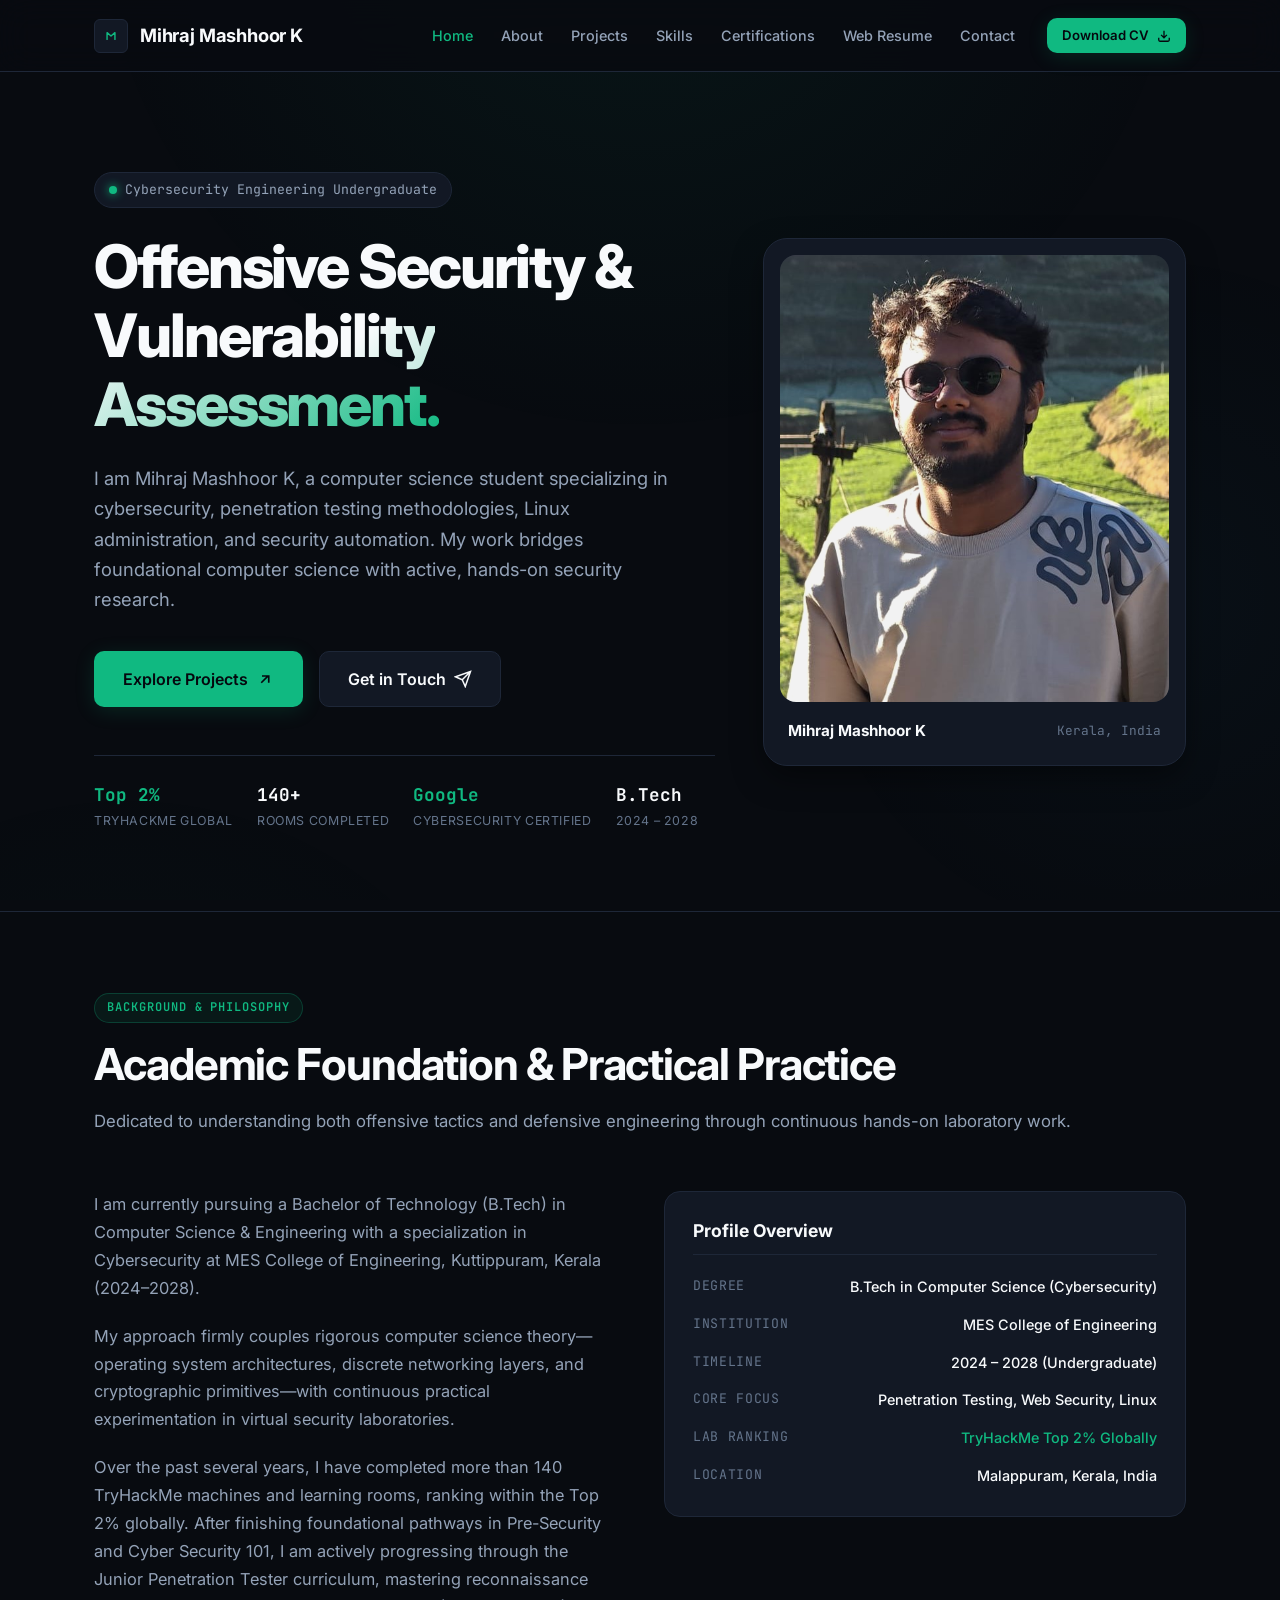
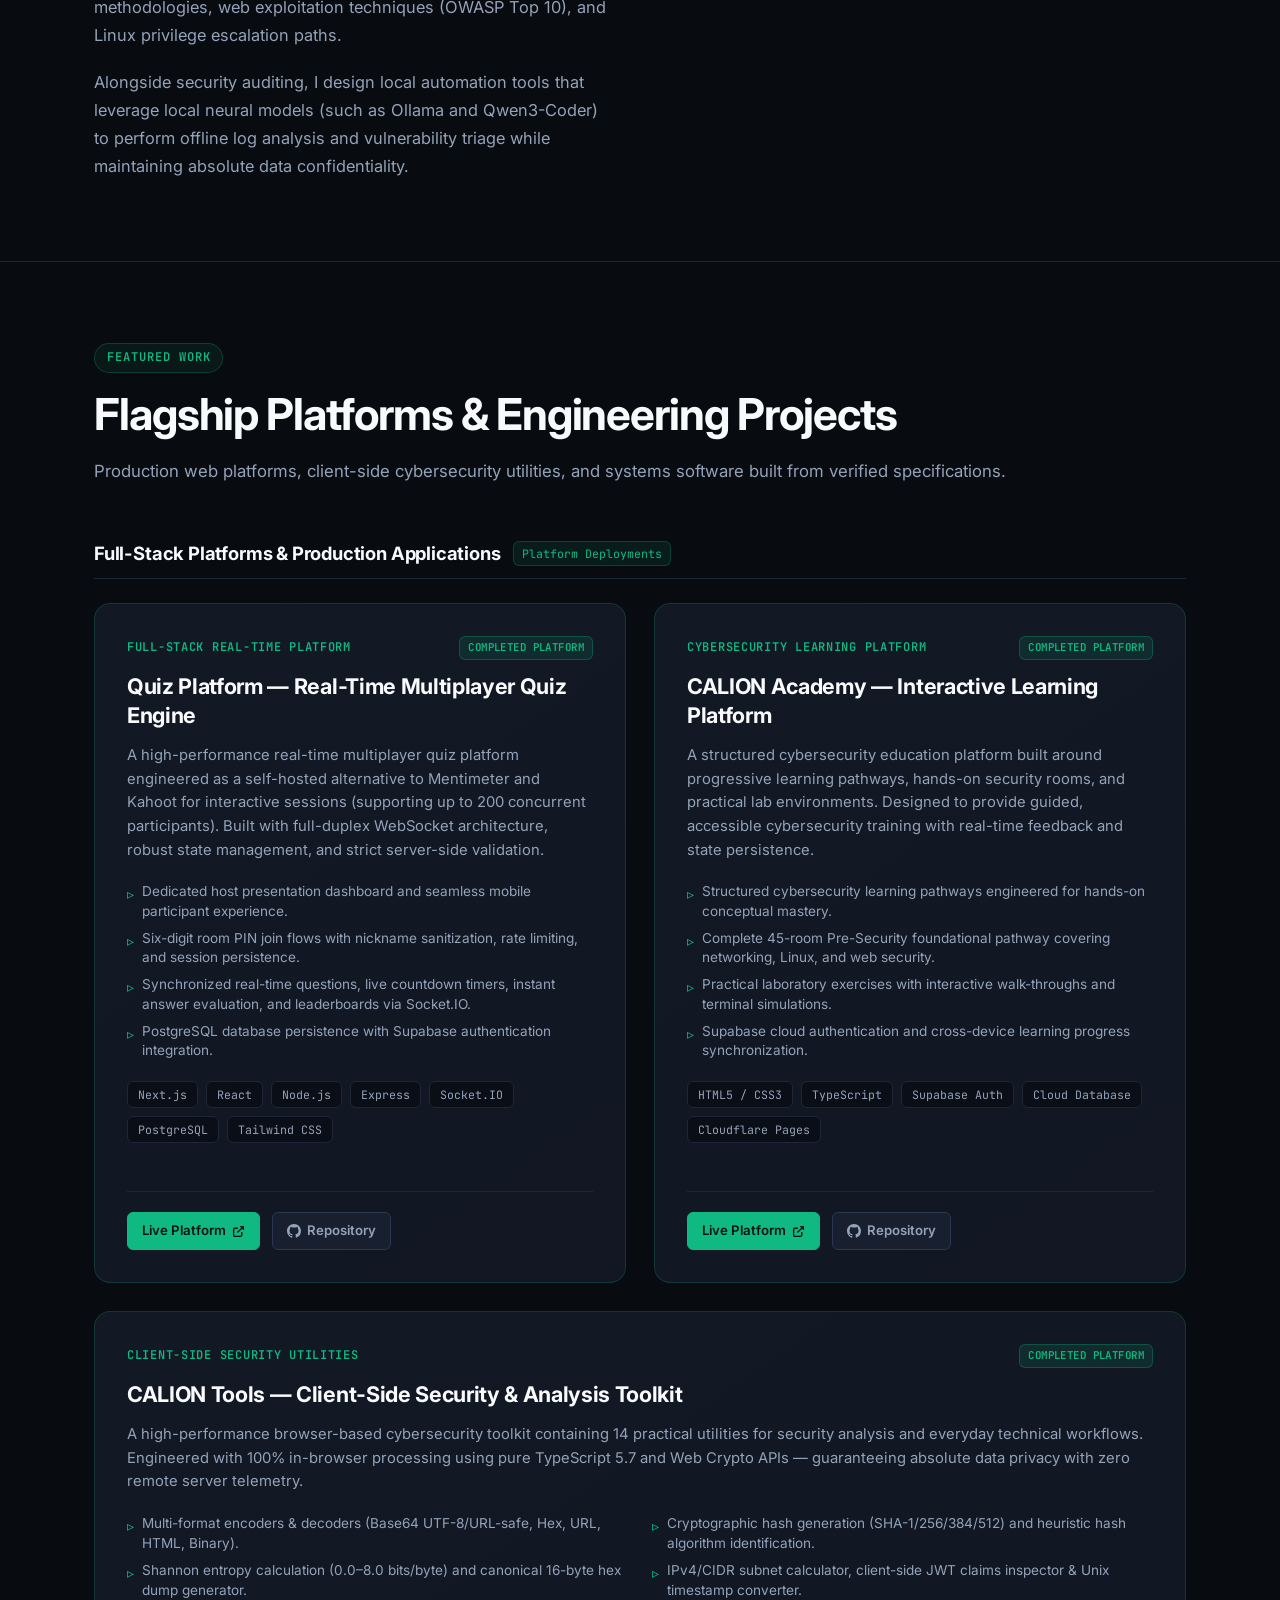
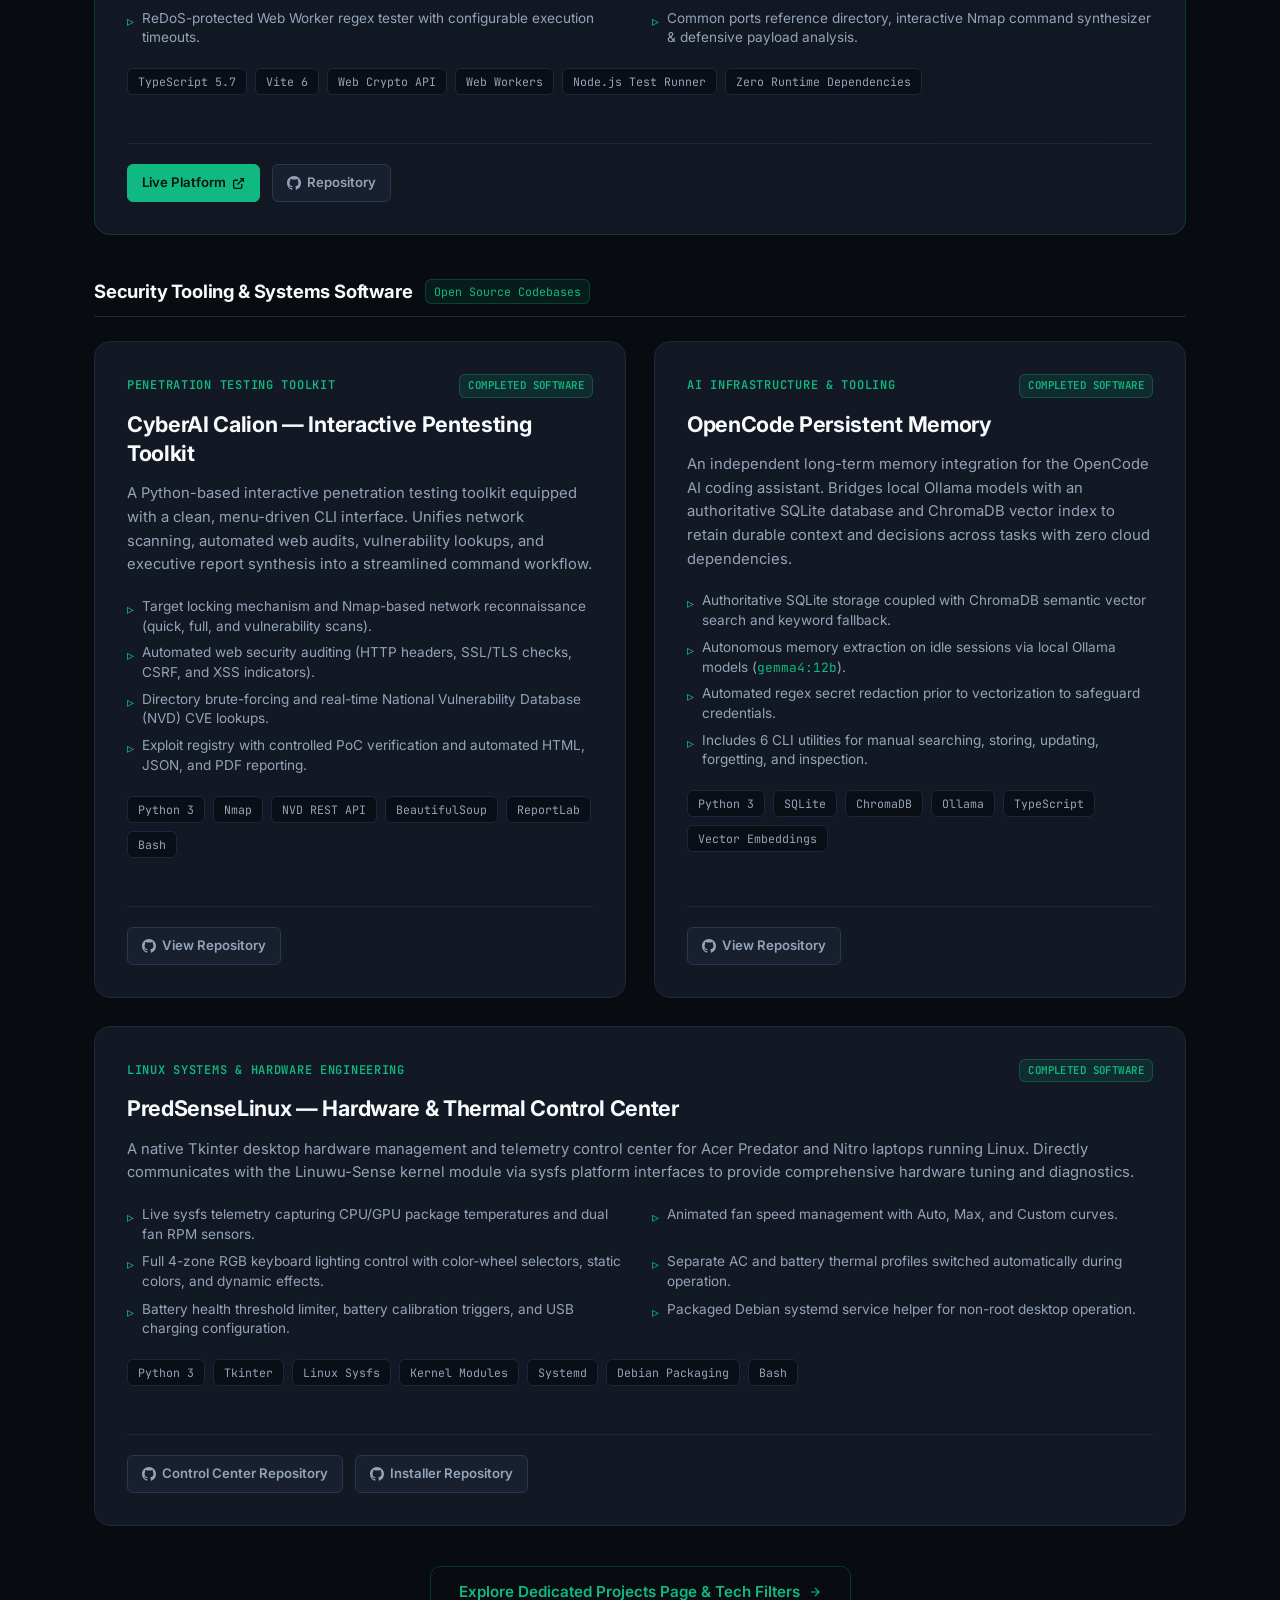
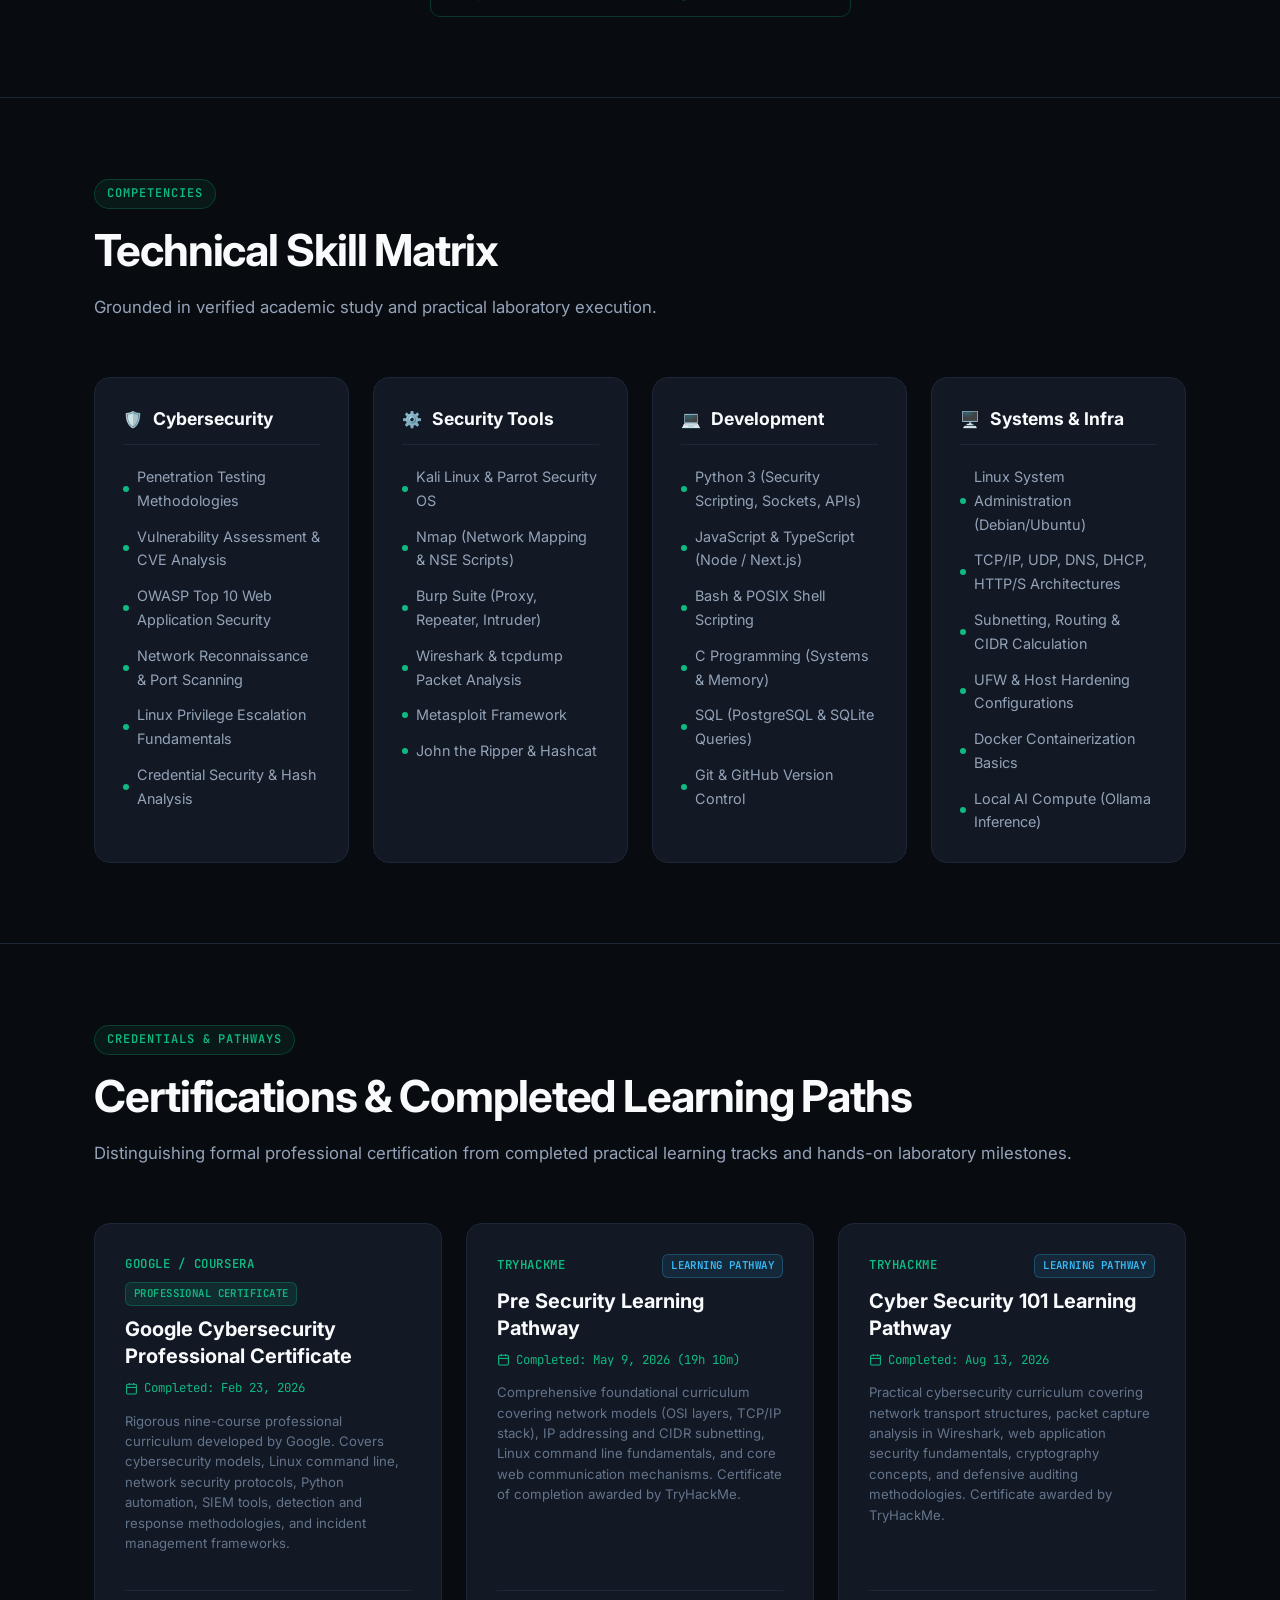
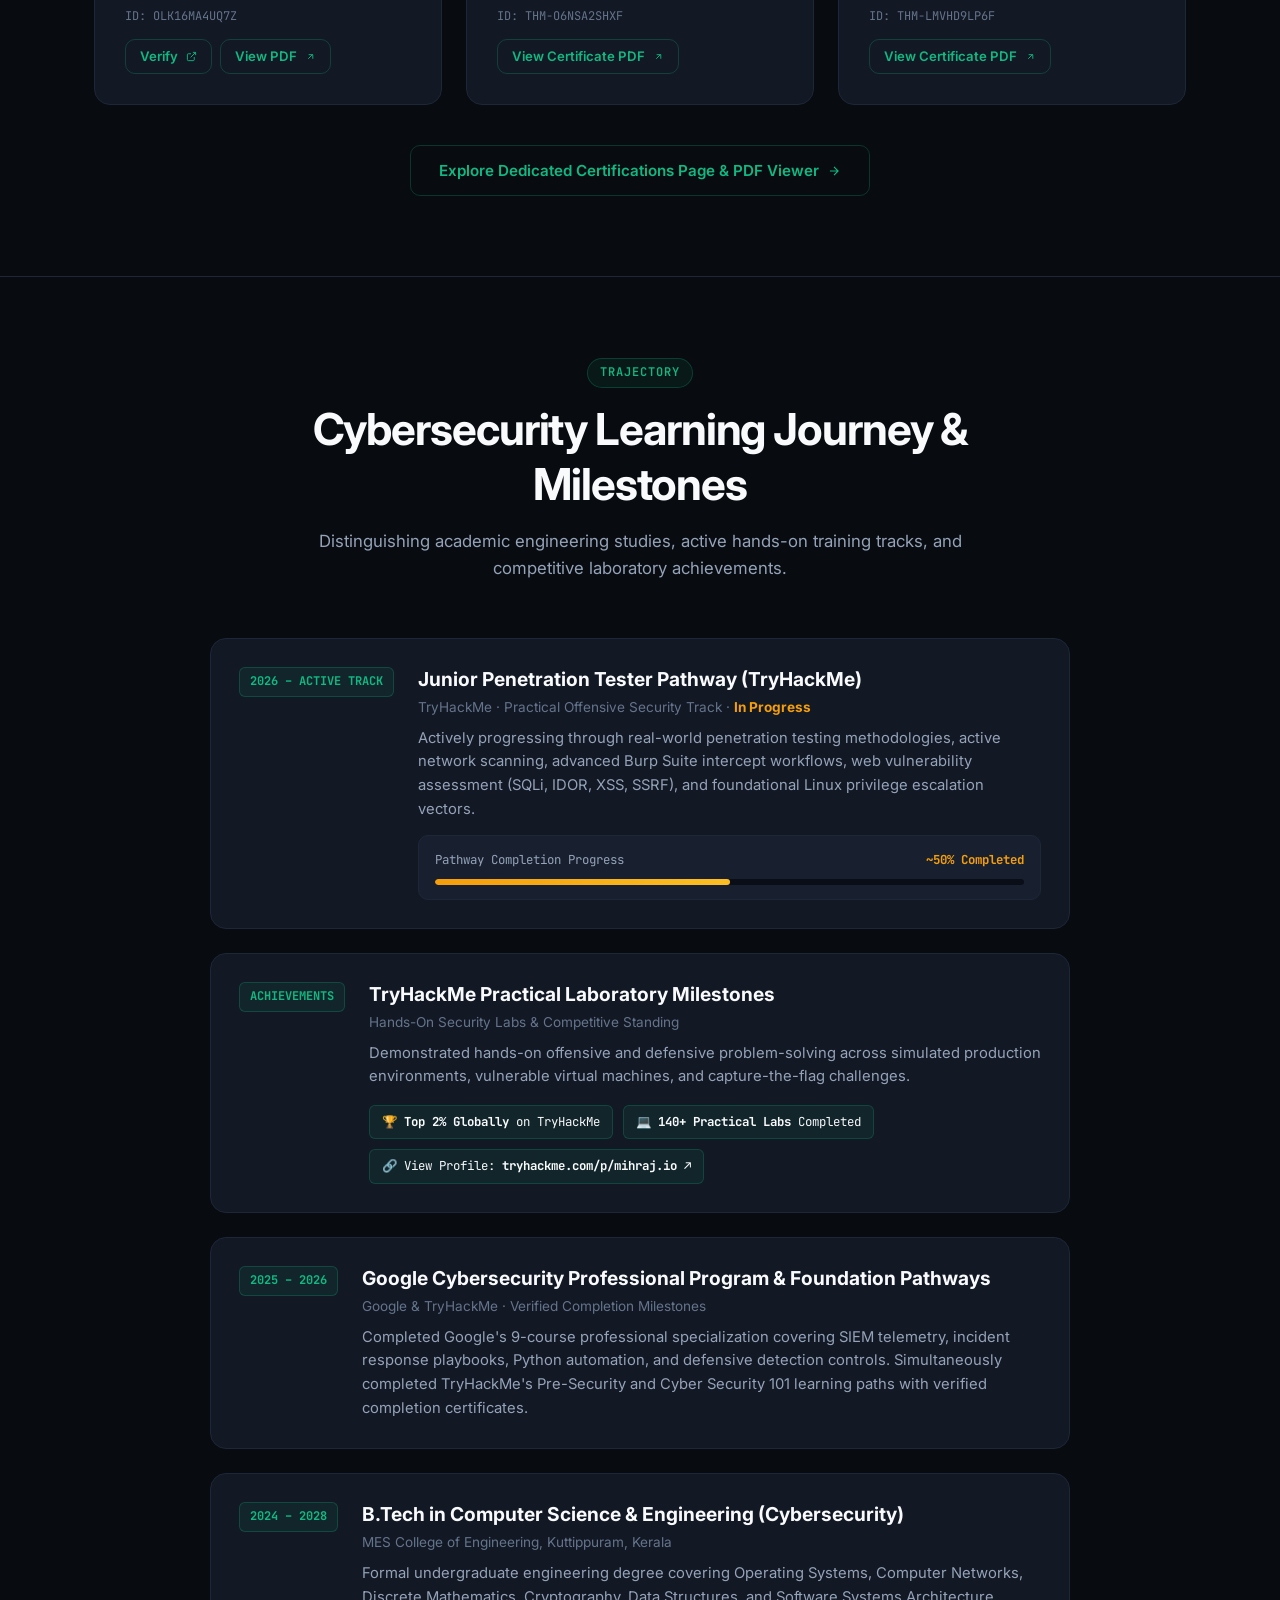
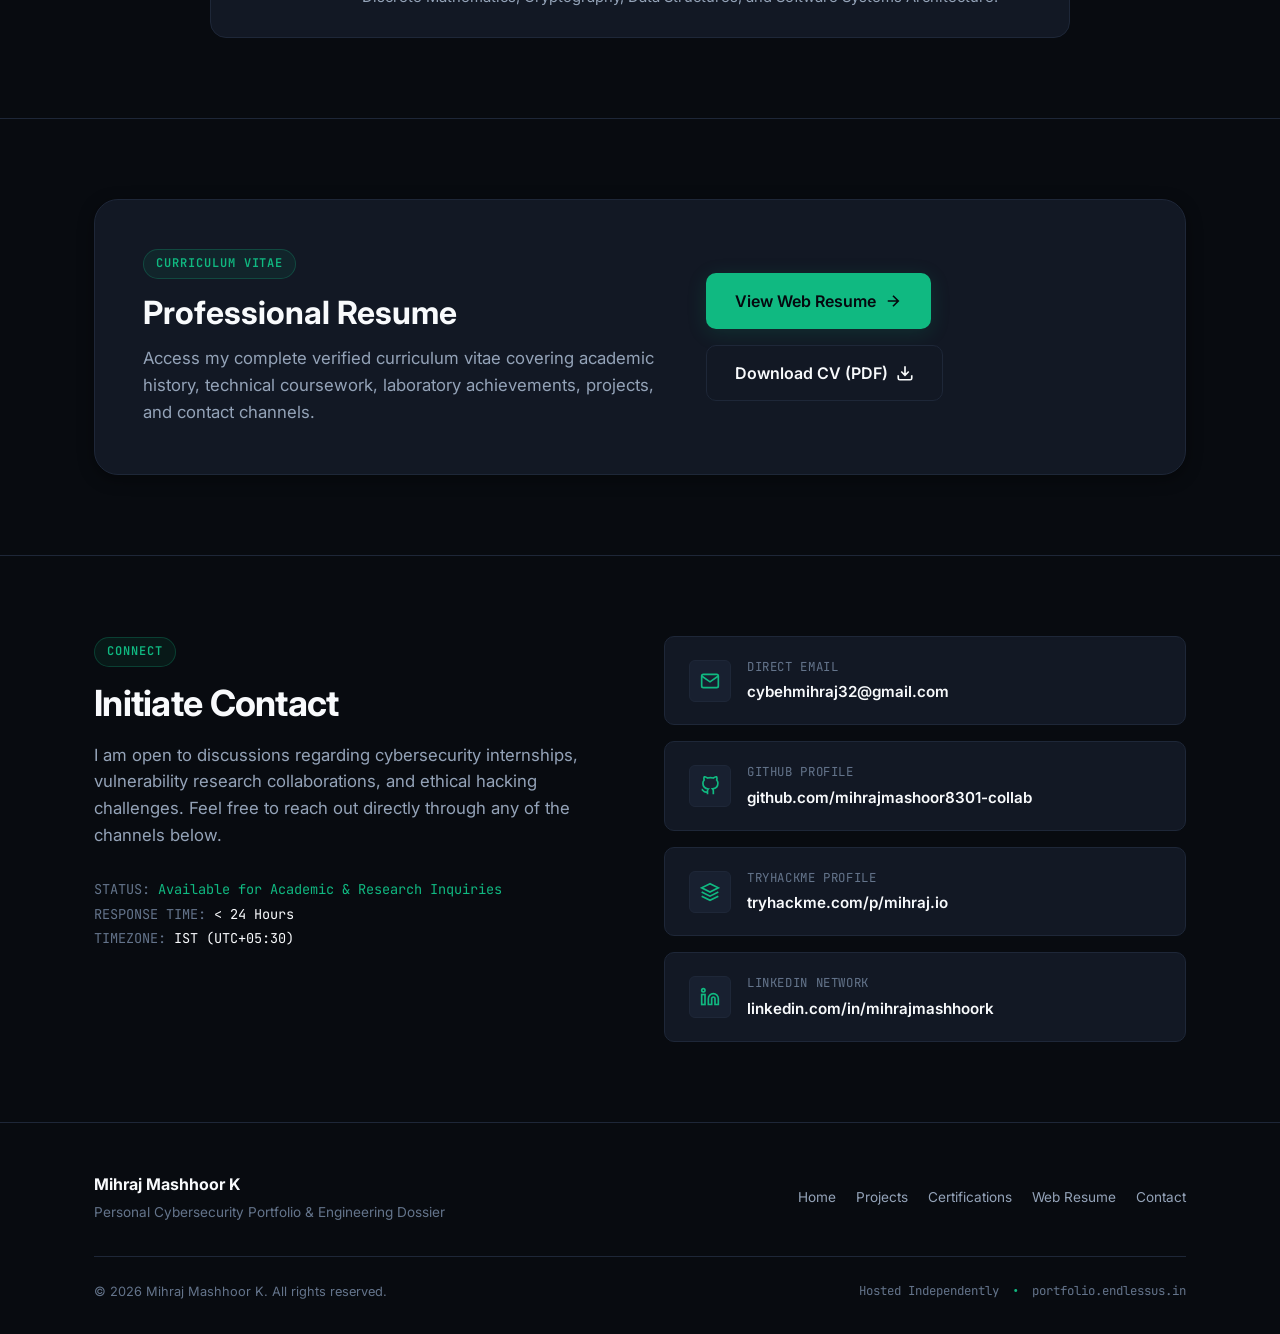
==== commit 2abe8ec6: "feat: add interactive web resume, certifications, projects pages, and correct social profile URLs" ====
--- a/index.html
+++ b/index.html
@@ -51,10 +51,10 @@
           <ul class="nav-links">
             <li><a href="#home" class="nav-link active">Home</a></li>
             <li><a href="#about" class="nav-link">About</a></li>
-            <li><a href="#projects" class="nav-link">Projects</a></li>
+            <li><a href="/projects.html" class="nav-link">Projects</a></li>
             <li><a href="#skills" class="nav-link">Skills</a></li>
-            <li><a href="#certifications" class="nav-link">Certifications</a></li>
-            <li><a href="#resume" class="nav-link">Resume</a></li>
+            <li><a href="/certifications.html" class="nav-link">Certifications</a></li>
+            <li><a href="/resume.html" class="nav-link">Web Resume</a></li>
             <li><a href="#contact" class="nav-link">Contact</a></li>
           </ul>
 
@@ -79,10 +79,10 @@
         <ul class="mobile-nav-links">
           <li><a href="#home" class="mobile-nav-link">Home</a></li>
           <li><a href="#about" class="mobile-nav-link">About</a></li>
-          <li><a href="#projects" class="mobile-nav-link">Projects</a></li>
+          <li><a href="/projects.html" class="mobile-nav-link">Projects</a></li>
           <li><a href="#skills" class="mobile-nav-link">Skills</a></li>
-          <li><a href="#certifications" class="mobile-nav-link">Certifications</a></li>
-          <li><a href="#resume" class="mobile-nav-link">Resume</a></li>
+          <li><a href="/certifications.html" class="mobile-nav-link">Certifications</a></li>
+          <li><a href="/resume.html" class="mobile-nav-link">Web Resume</a></li>
           <li><a href="#contact" class="mobile-nav-link">Contact</a></li>
         </ul>
         <div style="margin-top: 16px;">
@@ -558,6 +558,13 @@
               </div>
             </div>
           </div>
+
+          <div style="text-align: center; margin-top: 40px;">
+            <a href="/projects.html" class="btn btn-outline" style="padding: 12px 28px; font-size: 0.95rem;">
+              <span>Explore Dedicated Projects Page &amp; Tech Filters</span>
+              <svg width="14" height="14" viewBox="0 0 24 24" fill="none" stroke="currentColor" stroke-width="2"><path d="M5 12h14M12 5l7 7-7 7"/></svg>
+            </a>
+          </div>
         </div>
       </section>
 
@@ -736,6 +743,13 @@
                 </div>
               </div>
             </div>
+          </div>
+
+          <div style="text-align: center; margin-top: 40px;">
+            <a href="/certifications.html" class="btn btn-outline" style="padding: 12px 28px; font-size: 0.95rem;">
+              <span>Explore Dedicated Certifications Page &amp; PDF Viewer</span>
+              <svg width="14" height="14" viewBox="0 0 24 24" fill="none" stroke="currentColor" stroke-width="2"><path d="M5 12h14M12 5l7 7-7 7"/></svg>
+            </a>
           </div>
         </div>
       </section>
@@ -840,13 +854,13 @@
               </p>
             </div>
             <div class="resume-actions">
-              <a href="/assets/docs/Mihraj_Mashhoor_K_CV.pdf" class="btn btn-primary btn-lg" target="_blank" rel="noopener noreferrer">
+              <a href="/resume.html" class="btn btn-primary btn-lg">
+                <span>View Web Resume</span>
+                <svg width="18" height="18" viewBox="0 0 24 24" fill="none" stroke="currentColor" stroke-width="2.2"><path d="M5 12h14M12 5l7 7-7 7"/></svg>
+              </a>
+              <a href="/assets/docs/Mihraj_Mashhoor_K_CV.pdf" class="btn btn-secondary btn-lg" target="_blank" rel="noopener noreferrer">
                 <span>Download CV (PDF)</span>
                 <svg width="18" height="18" viewBox="0 0 24 24" fill="none" stroke="currentColor" stroke-width="2.2"><path d="M21 15v4a2 2 0 0 1-2 2H5a2 2 0 0 1-2-2v-4M7 10l5 5 5-5M12 15V3"/></svg>
-              </a>
-              <a href="https://github.com/mihrajmashoor8301-collab" class="btn btn-secondary btn-lg" target="_blank" rel="noopener noreferrer">
-                <span>GitHub Profile</span>
-                <svg width="18" height="18" viewBox="0 0 24 24" fill="none" stroke="currentColor" stroke-width="2"><path d="M7 17l9.2-9.2M17 17V8H8"/></svg>
               </a>
             </div>
           </div>
@@ -896,24 +910,24 @@
               </a>
 
               <!-- TryHackMe -->
-              <a href="https://tryhackme.com/p/mihrajmashoor8301" class="contact-card" target="_blank" rel="noopener noreferrer">
+              <a href="https://tryhackme.com/p/mihraj.io" class="contact-card" target="_blank" rel="noopener noreferrer">
                 <div class="contact-icon">
                   <svg width="20" height="20" viewBox="0 0 24 24" fill="none" stroke="currentColor" stroke-width="2"><path d="M12 2L2 7l10 5 10-5-10-5zM2 17l10 5 10-5M2 12l10 5 10-5"/></svg>
                 </div>
                 <div class="contact-details">
                   <span class="contact-type">TryHackMe Profile</span>
-                  <span class="contact-value">tryhackme.com/p/mihrajmashoor8301</span>
+                  <span class="contact-value">tryhackme.com/p/mihraj.io</span>
                 </div>
               </a>
 
               <!-- LinkedIn -->
-              <a href="https://www.linkedin.com/in/mihraj-mashhoor-k-70a049301" class="contact-card" target="_blank" rel="noopener noreferrer">
+              <a href="https://linkedin.com/in/mihrajmashhoork" class="contact-card" target="_blank" rel="noopener noreferrer">
                 <div class="contact-icon">
                   <svg width="20" height="20" viewBox="0 0 24 24" fill="none" stroke="currentColor" stroke-width="2"><path d="M16 8a6 6 0 0 1 6 6v7h-4v-7a2 2 0 0 0-2-2 2 2 0 0 0-2 2v7h-4v-7a6 6 0 0 1 6-6z"/><rect x="2" y="9" width="4" height="12"/><circle cx="4" cy="4" r="2"/></svg>
                 </div>
                 <div class="contact-details">
                   <span class="contact-type">LinkedIn Network</span>
-                  <span class="contact-value">linkedin.com/in/mihraj-mashhoor-k</span>
+                  <span class="contact-value">linkedin.com/in/mihrajmashhoork</span>
                 </div>
               </a>
             </div>
@@ -932,13 +946,11 @@
           </div>
 
           <ul class="footer-nav">
-            <li><a href="#home">Home</a></li>
-            <li><a href="#about">About</a></li>
-            <li><a href="#projects">Projects</a></li>
-            <li><a href="#skills">Skills</a></li>
-            <li><a href="#certifications">Certifications</a></li>
-            <li><a href="#resume">Resume</a></li>
-            <li><a href="#contact">Contact</a></li>
+            <li><a href="/#home">Home</a></li>
+            <li><a href="/projects.html">Projects</a></li>
+            <li><a href="/certifications.html">Certifications</a></li>
+            <li><a href="/resume.html">Web Resume</a></li>
+            <li><a href="/#contact">Contact</a></li>
           </ul>
         </div>
 
--- a/styles/main.css
+++ b/styles/main.css
@@ -1366,3 +1366,366 @@
     align-items: flex-start;
   }
 }
+
+/* =========================================================================
+   INTERACTIVE PAGES: CONTROLS, FILTERS, SEARCH, MODAL & RESUME
+   ========================================================================= */
+.page-header-section {
+  padding: 60px 0 32px;
+  border-bottom: 1px solid var(--border-subtle);
+  background: radial-gradient(circle at 50% 0%, rgba(16, 185, 129, 0.05) 0%, transparent 70%);
+}
+
+.page-header-content {
+  max-width: 820px;
+}
+
+.page-title {
+  font-size: 2.25rem;
+  letter-spacing: -0.02em;
+  margin-bottom: 12px;
+  color: var(--text-primary);
+}
+
+.page-desc {
+  font-size: 1.05rem;
+  color: var(--text-secondary);
+  line-height: 1.6;
+}
+
+.controls-bar {
+  display: flex;
+  align-items: center;
+  justify-content: space-between;
+  gap: 20px;
+  margin: 32px 0 24px;
+  flex-wrap: wrap;
+}
+
+.filter-group {
+  display: flex;
+  align-items: center;
+  gap: 8px;
+  flex-wrap: wrap;
+}
+
+.filter-btn {
+  font-family: var(--font-mono);
+  font-size: 0.8rem;
+  padding: 8px 16px;
+  border-radius: var(--radius-sm);
+  background-color: var(--bg-surface);
+  border: 1px solid var(--border-subtle);
+  color: var(--text-secondary);
+  cursor: pointer;
+  transition: all 0.2s ease;
+}
+
+.filter-btn:hover {
+  color: var(--text-primary);
+  border-color: var(--border-medium);
+  background-color: var(--bg-surface-elevated);
+}
+
+.filter-btn.active {
+  background-color: rgba(16, 185, 129, 0.12);
+  color: var(--accent-emerald);
+  border-color: rgba(16, 185, 129, 0.35);
+  font-weight: 600;
+}
+
+.search-box {
+  position: relative;
+  min-width: 280px;
+}
+
+.search-input {
+  width: 100%;
+  padding: 8px 16px 8px 36px;
+  font-family: var(--font-sans);
+  font-size: 0.875rem;
+  background-color: var(--bg-surface);
+  border: 1px solid var(--border-subtle);
+  border-radius: var(--radius-sm);
+  color: var(--text-primary);
+  outline: none;
+  transition: all 0.2s ease;
+}
+
+.search-input:focus {
+  border-color: var(--accent-emerald);
+  box-shadow: 0 0 0 3px rgba(16, 185, 129, 0.15);
+}
+
+.search-icon {
+  position: absolute;
+  left: 12px;
+  top: 50%;
+  transform: translateY(-50%);
+  color: var(--text-muted);
+  pointer-events: none;
+}
+
+/* Modal for Certificate Inspection */
+.modal-overlay {
+  position: fixed;
+  top: 0;
+  left: 0;
+  width: 100%;
+  height: 100%;
+  background-color: rgba(4, 8, 12, 0.85);
+  backdrop-filter: blur(8px);
+  display: flex;
+  align-items: center;
+  justify-content: center;
+  z-index: 1000;
+  opacity: 0;
+  visibility: hidden;
+  transition: all 0.25s ease;
+  padding: 20px;
+}
+
+.modal-overlay.active {
+  opacity: 1;
+  visibility: visible;
+}
+
+.modal-card {
+  background-color: var(--bg-surface);
+  border: 1px solid var(--border-medium);
+  border-radius: var(--radius-lg);
+  width: 100%;
+  max-width: 850px;
+  max-height: 90vh;
+  display: flex;
+  flex-direction: column;
+  overflow: hidden;
+  box-shadow: 0 25px 60px rgba(0, 0, 0, 0.6), var(--shadow-emerald);
+  transform: translateY(20px);
+  transition: transform 0.25s ease;
+}
+
+.modal-overlay.active .modal-card {
+  transform: translateY(0);
+}
+
+.modal-header {
+  padding: 20px 24px;
+  display: flex;
+  align-items: center;
+  justify-content: space-between;
+  border-bottom: 1px solid var(--border-subtle);
+}
+
+.modal-title {
+  font-size: 1.2rem;
+  font-weight: 700;
+  color: var(--text-primary);
+}
+
+.modal-close-btn {
+  background: none;
+  border: none;
+  color: var(--text-muted);
+  cursor: pointer;
+  padding: 6px;
+  border-radius: var(--radius-sm);
+  display: flex;
+  align-items: center;
+  justify-content: center;
+  transition: color 0.2s ease;
+}
+
+.modal-close-btn:hover {
+  color: var(--accent-emerald);
+}
+
+.modal-body {
+  padding: 24px;
+  overflow-y: auto;
+  flex: 1;
+}
+
+.modal-pdf-preview {
+  width: 100%;
+  height: 480px;
+  border: 1px solid var(--border-subtle);
+  border-radius: var(--radius-md);
+  background-color: #0d1117;
+}
+
+.modal-footer {
+  padding: 16px 24px;
+  border-top: 1px solid var(--border-subtle);
+  display: flex;
+  align-items: center;
+  justify-content: flex-end;
+  gap: 12px;
+}
+
+/* Resume Specific Layout */
+.resume-paper {
+  background-color: var(--bg-surface);
+  border: 1px solid var(--border-subtle);
+  border-radius: var(--radius-lg);
+  padding: 48px;
+  margin: 32px 0 60px;
+  box-shadow: 0 10px 40px rgba(0, 0, 0, 0.3);
+}
+
+.resume-header {
+  display: flex;
+  justify-content: space-between;
+  align-items: flex-start;
+  padding-bottom: 28px;
+  border-bottom: 2px solid var(--border-medium);
+  margin-bottom: 32px;
+  flex-wrap: wrap;
+  gap: 20px;
+}
+
+.resume-candidate-name {
+  font-size: 2.25rem;
+  font-weight: 800;
+  letter-spacing: -0.02em;
+  color: var(--text-primary);
+  margin-bottom: 6px;
+}
+
+.resume-candidate-title {
+  font-family: var(--font-mono);
+  font-size: 0.95rem;
+  color: var(--accent-emerald);
+  margin-bottom: 14px;
+}
+
+.resume-contact-links {
+  display: flex;
+  flex-wrap: wrap;
+  gap: 14px 20px;
+  font-family: var(--font-mono);
+  font-size: 0.8rem;
+  color: var(--text-secondary);
+}
+
+.resume-contact-link {
+  display: inline-flex;
+  align-items: center;
+  gap: 6px;
+  color: var(--text-secondary);
+  text-decoration: none;
+  transition: color 0.2s ease;
+}
+
+.resume-contact-link:hover {
+  color: var(--accent-emerald);
+}
+
+.resume-actions-bar {
+  display: flex;
+  align-items: center;
+  gap: 12px;
+  flex-wrap: wrap;
+}
+
+.resume-section-title {
+  font-size: 1.15rem;
+  font-weight: 700;
+  text-transform: uppercase;
+  letter-spacing: 0.06em;
+  color: var(--accent-emerald);
+  font-family: var(--font-mono);
+  margin: 28px 0 20px;
+  padding-bottom: 8px;
+  border-bottom: 1px solid var(--border-subtle);
+  display: flex;
+  align-items: center;
+  gap: 10px;
+}
+
+.resume-block {
+  margin-bottom: 28px;
+}
+
+.resume-block-header {
+  display: flex;
+  justify-content: space-between;
+  align-items: baseline;
+  margin-bottom: 6px;
+  flex-wrap: wrap;
+  gap: 6px;
+}
+
+.resume-item-title {
+  font-size: 1.1rem;
+  font-weight: 700;
+  color: var(--text-primary);
+}
+
+.resume-item-sub {
+  font-size: 0.9rem;
+  color: var(--text-secondary);
+}
+
+.resume-item-date {
+  font-family: var(--font-mono);
+  font-size: 0.8rem;
+  color: var(--text-muted);
+}
+
+.resume-bullets {
+  margin: 10px 0 0;
+  padding-left: 20px;
+  color: var(--text-secondary);
+  font-size: 0.9rem;
+  line-height: 1.6;
+}
+
+.resume-bullets li {
+  margin-bottom: 6px;
+}
+
+.copy-feedback {
+  font-family: var(--font-mono);
+  font-size: 0.75rem;
+  color: var(--accent-emerald);
+  margin-left: 8px;
+  opacity: 0;
+  transition: opacity 0.2s ease;
+}
+
+.copy-feedback.show {
+  opacity: 1;
+}
+
+/* Print Stylesheet */
+@media print {
+  body {
+    background-color: #ffffff !important;
+    color: #111827 !important;
+    font-size: 10.5pt;
+  }
+  .header, .footer, .resume-actions-bar, .controls-bar, .filter-group, .btn, .nav-desktop, .mobile-toggle {
+    display: none !important;
+  }
+  .resume-paper {
+    border: none !important;
+    padding: 0 !important;
+    margin: 0 !important;
+    box-shadow: none !important;
+    background: transparent !important;
+  }
+  .resume-candidate-name {
+    color: #000000 !important;
+  }
+  .resume-candidate-title, .resume-section-title {
+    color: #047857 !important;
+  }
+  .resume-bullets, .resume-item-sub {
+    color: #374151 !important;
+  }
+  a {
+    color: #111827 !important;
+    text-decoration: underline !important;
+  }
+}
